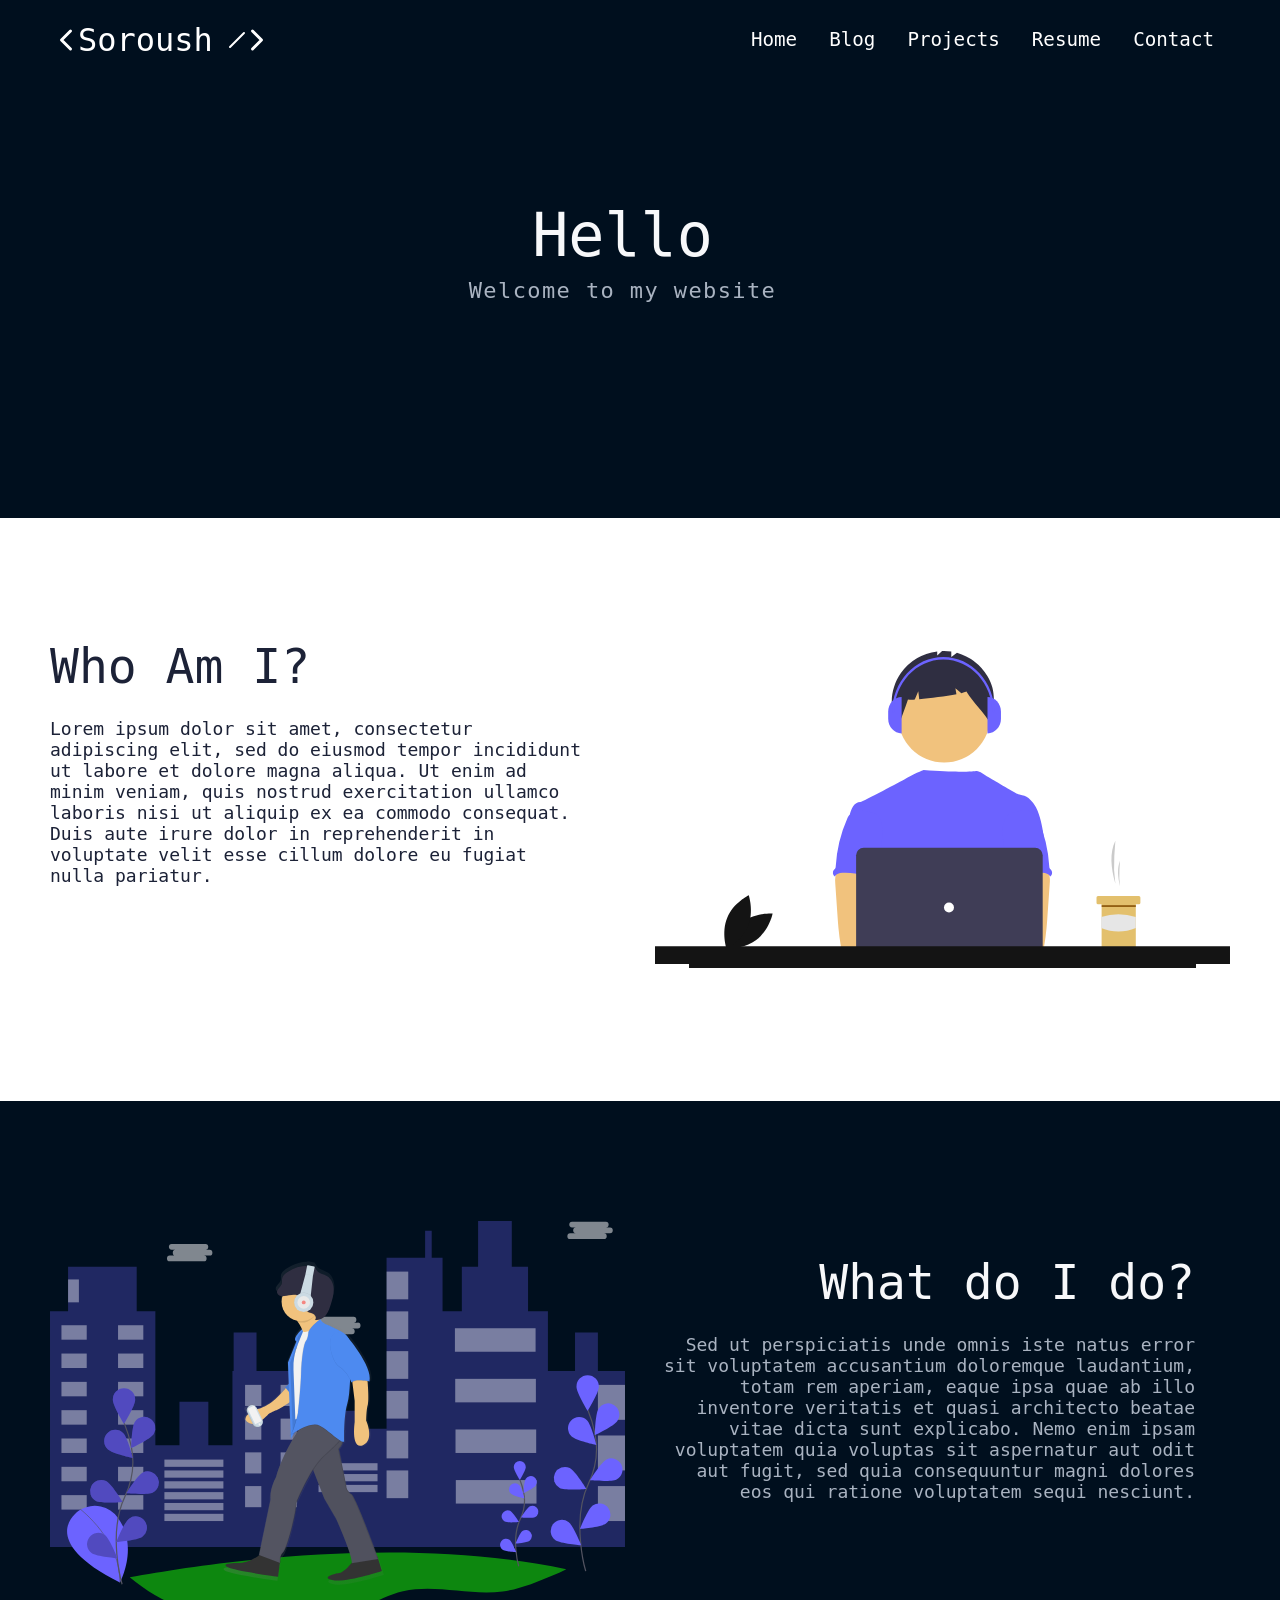
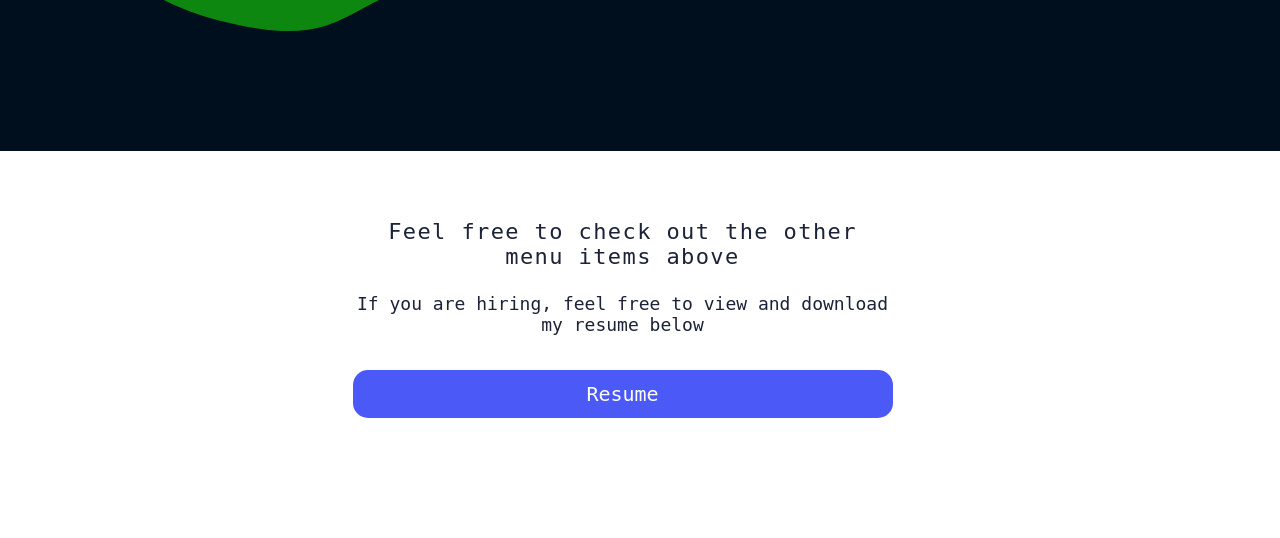
==== index.html @ b5dbb058 "deploy for production" ====
<!DOCTYPE html>
<html lang="en">
    <head>
        <meta charset="utf-8" />
        <meta name="viewport" content="width=device-width, initial-scale=1" />
        <link rel="icon" type="image/svg+xml" href="/assets/favicon.4f8d53c4.ico" />

        <!-- Microsoft Clarity -->
        <script type="text/javascript">
            (function (c, l, a, r, i, t, y) {
                c[a] =
                    c[a] ||
                    function () {
                        (c[a].q = c[a].q || []).push(arguments);
                    };
                t = l.createElement(r);
                t.async = 1;
                t.src = "https://www.clarity.ms/tag/" + i;
                y = l.getElementsByTagName(r)[0];
                y.parentNode.insertBefore(t, y);
            })(window, document, "clarity", "script", "ayqo602nv2");
        </script>

        <!-- For link preivews -->
        <meta
            property="og:image"
            content="https://ssaberan.github.io/images/preview.svg"
        />
        <meta property="og:title" content="Soroush's Personal Website" />
        <meta
            property="og:description"
            content="Click here to check out Soroush's blog posts, projects, and resume."
        />
        <meta property="og:url" content="https://ssaberan.github.io" />
        <meta name="twitter:card" content="summary_large_image" />
        <meta name="twitter:image:alt" content="portfolio website" />
    <script type="module" crossorigin src="/assets/index.b8dbb38b.js"></script>
  <link rel="modulepreload" href="/assets/vendor.bc03d09b.js">
</head>
    <body>
        <div id="root"></div>
        
    </body>
</html>
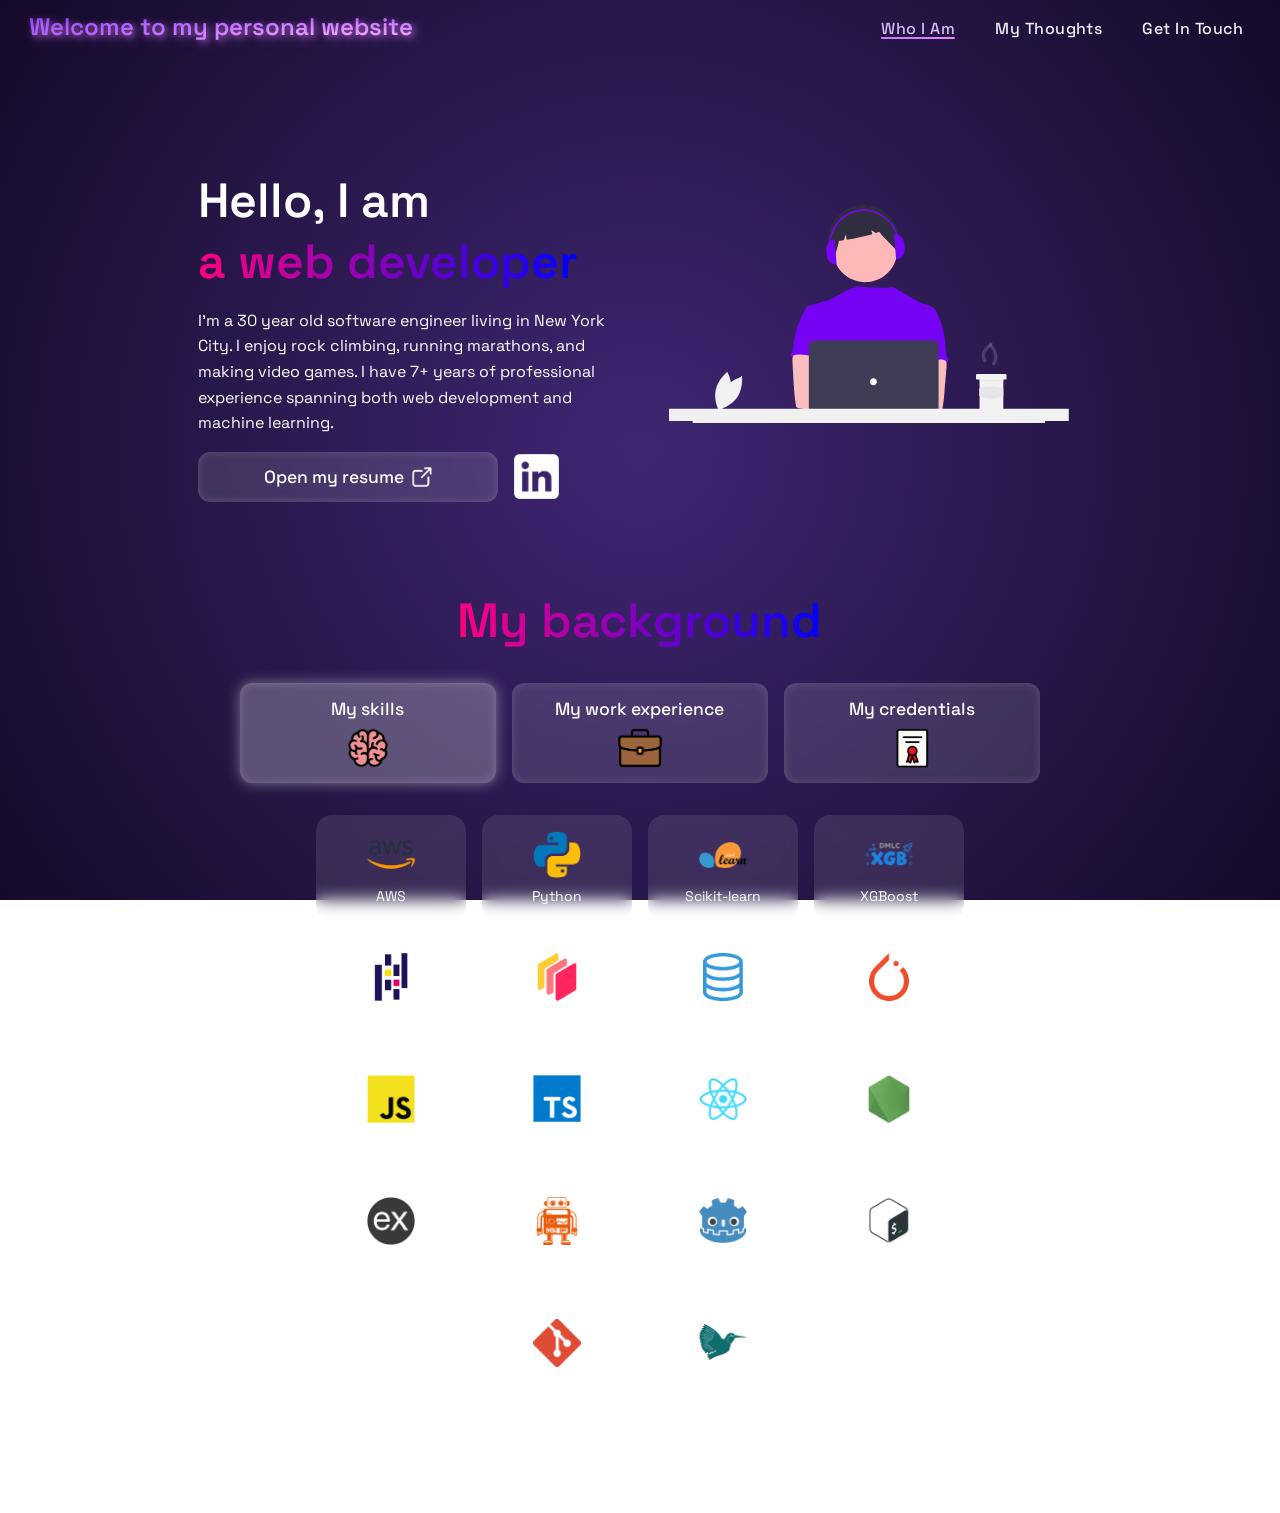
==== commit 5045c58b: "deploy for production" ====
--- a/index.html
+++ b/index.html
@@ -1,44 +1,19 @@
-<!DOCTYPE html>
+<!doctype html>
 <html lang="en">
-    <head>
-        <meta charset="utf-8" />
-        <meta name="viewport" content="width=device-width, initial-scale=1" />
-        <link rel="icon" type="image/svg+xml" href="/assets/favicon.4f8d53c4.ico" />
-
-        <!-- Microsoft Clarity -->
-        <script type="text/javascript">
-            (function (c, l, a, r, i, t, y) {
-                c[a] =
-                    c[a] ||
-                    function () {
-                        (c[a].q = c[a].q || []).push(arguments);
-                    };
-                t = l.createElement(r);
-                t.async = 1;
-                t.src = "https://www.clarity.ms/tag/" + i;
-                y = l.getElementsByTagName(r)[0];
-                y.parentNode.insertBefore(t, y);
-            })(window, document, "clarity", "script", "ayqo602nv2");
-        </script>
-
-        <!-- For link preivews -->
-        <meta
-            property="og:image"
-            content="https://ssaberan.github.io/images/preview.svg"
-        />
-        <meta property="og:title" content="Soroush's Personal Website" />
-        <meta
-            property="og:description"
-            content="Click here to check out Soroush's blog posts, projects, and resume."
-        />
-        <meta property="og:url" content="https://ssaberan.github.io" />
-        <meta name="twitter:card" content="summary_large_image" />
-        <meta name="twitter:image:alt" content="portfolio website" />
-    <script type="module" crossorigin src="/assets/index.b8dbb38b.js"></script>
-  <link rel="modulepreload" href="/assets/vendor.bc03d09b.js">
-</head>
-    <body>
-        <div id="root"></div>
-        
-    </body>
+  <head>
+    <meta charset="UTF-8" />
+    <meta name="viewport" content="width=device-width, initial-scale=1.0" />
+    <title>My Website</title>
+    <link rel="preconnect" href="https://fonts.gstatic.com" />
+    <link
+      href="https://fonts.googleapis.com/css2?family=Space+Grotesk:wght@400;500;600&display=swap"
+      rel="stylesheet"
+    />
+    <link rel="icon" type="image/png" href="/assets/favicon-D1pyFUmw.png" />
+    <script type="module" crossorigin src="/assets/index-G08Qs9td.js"></script>
+    <link rel="stylesheet" crossorigin href="/assets/index-Dpj-ZwXk.css">
+  </head>
+  <body>
+    <div id="app"></div>
+  </body>
 </html>
--- a/assets/index-Dpj-ZwXk.css
+++ b/assets/index-Dpj-ZwXk.css
@@ -0,0 +1 @@
+.credentials-grid{display:grid;grid-template-columns:repeat(2,1fr);gap:1.5rem;justify-items:center;justify-content:center}@media (max-width: 1439px){.credentials-grid{grid-template-columns:1fr}}.card{position:relative;background:#ffffff1a;backdrop-filter:blur(8px);-webkit-backdrop-filter:blur(8px);border-radius:1rem;padding:1rem;display:flex;flex-direction:column;align-items:center;width:100%;max-width:500px;box-sizing:border-box}.card img{width:90%;height:auto;object-fit:contain;margin-bottom:.75rem}.card span{display:block;color:#fff;font-size:.875rem;text-align:center;word-break:break-word;white-space:normal;margin-bottom:.25rem}.blog-card{width:100%;max-width:18rem;display:flex;flex-direction:column;border-radius:12px;text-decoration:none;background:#ffffff1f;box-shadow:0 0 10px #ffffff26 inset;backdrop-filter:blur(6px);-webkit-backdrop-filter:blur(6px);transition:background .3s ease-in-out,box-shadow .3s ease-in-out;overflow:hidden;cursor:pointer}@media (min-width: 640px){.blog-card{max-width:24rem}}@media (min-width: 1024px){.blog-card{max-width:28rem}}.blog-card:hover{background:#ffffff2e;box-shadow:0 0 14px #fff6,0 0 10px #fff3 inset}.blog-card__media{height:12.5rem;overflow:hidden}.blog-card__img{width:100%;height:100%;object-fit:cover;object-position:center}.blog-card__body{flex:1;display:flex;flex-direction:column;padding:0 20px 24px}.blog-card__title{font-size:1.3rem;font-weight:600;color:#fff;margin-bottom:.5rem;margin-top:.5rem;font-family:Space Grotesk,sans-serif}.blog-card__description{color:#cbd5e1;font-size:.9rem;flex:1;-webkit-line-clamp:3;-webkit-box-orient:vertical;overflow:hidden;font-family:Space Grotesk,sans-serif;margin-bottom:0}@font-face{font-family:KaTeX_AMS;font-style:normal;font-weight:400;src:url(/assets/KaTeX_AMS-Regular-BQhdFMY1.woff2) format("woff2"),url(/assets/KaTeX_AMS-Regular-DMm9YOAa.woff) format("woff"),url(/assets/KaTeX_AMS-Regular-DRggAlZN.ttf) format("truetype")}@font-face{font-family:KaTeX_Caligraphic;font-style:normal;font-weight:700;src:url(/assets/KaTeX_Caligraphic-Bold-Dq_IR9rO.woff2) format("woff2"),url(/assets/KaTeX_Caligraphic-Bold-BEiXGLvX.woff) format("woff"),url(/assets/KaTeX_Caligraphic-Bold-ATXxdsX0.ttf) format("truetype")}@font-face{font-family:KaTeX_Caligraphic;font-style:normal;font-weight:400;src:url(/assets/KaTeX_Caligraphic-Regular-Di6jR-x-.woff2) format("woff2"),url(/assets/KaTeX_Caligraphic-Regular-CTRA-rTL.woff) format("woff"),url(/assets/KaTeX_Caligraphic-Regular-wX97UBjC.ttf) format("truetype")}@font-face{font-family:KaTeX_Fraktur;font-style:normal;font-weight:700;src:url(/assets/KaTeX_Fraktur-Bold-CL6g_b3V.woff2) format("woff2"),url(/assets/KaTeX_Fraktur-Bold-BsDP51OF.woff) format("woff"),url(/assets/KaTeX_Fraktur-Bold-BdnERNNW.ttf) format("truetype")}@font-face{font-family:KaTeX_Fraktur;font-style:normal;font-weight:400;src:url(/assets/KaTeX_Fraktur-Regular-CTYiF6lA.woff2) format("woff2"),url(/assets/KaTeX_Fraktur-Regular-Dxdc4cR9.woff) format("woff"),url(/assets/KaTeX_Fraktur-Regular-CB_wures.ttf) format("truetype")}@font-face{font-family:KaTeX_Main;font-style:normal;font-weight:700;src:url(/assets/KaTeX_Main-Bold-Cx986IdX.woff2) format("woff2"),url(/assets/KaTeX_Main-Bold-Jm3AIy58.woff) format("woff"),url(/assets/KaTeX_Main-Bold-waoOVXN0.ttf) format("truetype")}@font-face{font-family:KaTeX_Main;font-style:italic;font-weight:700;src:url(/assets/KaTeX_Main-BoldItalic-DxDJ3AOS.woff2) format("woff2"),url(/assets/KaTeX_Main-BoldItalic-SpSLRI95.woff) format("woff"),url(/assets/KaTeX_Main-BoldItalic-DzxPMmG6.ttf) format("truetype")}@font-face{font-family:KaTeX_Main;font-style:italic;font-weight:400;src:url(/assets/KaTeX_Main-Italic-NWA7e6Wa.woff2) format("woff2"),url(/assets/KaTeX_Main-Italic-BMLOBm91.woff) format("woff"),url(/assets/KaTeX_Main-Italic-3WenGoN9.ttf) format("truetype")}@font-face{font-family:KaTeX_Main;font-style:normal;font-weight:400;src:url(/assets/KaTeX_Main-Regular-B22Nviop.woff2) format("woff2"),url(/assets/KaTeX_Main-Regular-Dr94JaBh.woff) format("woff"),url(/assets/KaTeX_Main-Regular-ypZvNtVU.ttf) format("truetype")}@font-face{font-family:KaTeX_Math;font-style:italic;font-weight:700;src:url(/assets/KaTeX_Math-BoldItalic-CZnvNsCZ.woff2) format("woff2"),url(/assets/KaTeX_Math-BoldItalic-iY-2wyZ7.woff) format("woff"),url(/assets/KaTeX_Math-BoldItalic-B3XSjfu4.ttf) format("truetype")}@font-face{font-family:KaTeX_Math;font-style:italic;font-weight:400;src:url(/assets/KaTeX_Math-Italic-t53AETM-.woff2) format("woff2"),url(/assets/KaTeX_Math-Italic-DA0__PXp.woff) format("woff"),url(/assets/KaTeX_Math-Italic-flOr_0UB.ttf) format("truetype")}@font-face{font-family:KaTeX_SansSerif;font-style:normal;font-weight:700;src:url(/assets/KaTeX_SansSerif-Bold-D1sUS0GD.woff2) format("woff2"),url(/assets/KaTeX_SansSerif-Bold-DbIhKOiC.woff) format("woff"),url(/assets/KaTeX_SansSerif-Bold-CFMepnvq.ttf) format("truetype")}@font-face{font-family:KaTeX_SansSerif;font-style:italic;font-weight:400;src:url(/assets/KaTeX_SansSerif-Italic-C3H0VqGB.woff2) format("woff2"),url(/assets/KaTeX_SansSerif-Italic-DN2j7dab.woff) format("woff"),url(/assets/KaTeX_SansSerif-Italic-YYjJ1zSn.ttf) format("truetype")}@font-face{font-family:KaTeX_SansSerif;font-style:normal;font-weight:400;src:url(/assets/KaTeX_SansSerif-Regular-DDBCnlJ7.woff2) format("woff2"),url(/assets/KaTeX_SansSerif-Regular-CS6fqUqJ.woff) format("woff"),url(/assets/KaTeX_SansSerif-Regular-BNo7hRIc.ttf) format("truetype")}@font-face{font-family:KaTeX_Script;font-style:normal;font-weight:400;src:url(/assets/KaTeX_Script-Regular-D3wIWfF6.woff2) format("woff2"),url(/assets/KaTeX_Script-Regular-D5yQViql.woff) format("woff"),url(/assets/KaTeX_Script-Regular-C5JkGWo-.ttf) format("truetype")}@font-face{font-family:KaTeX_Size1;font-style:normal;font-weight:400;src:url(/assets/KaTeX_Size1-Regular-mCD8mA8B.woff2) format("woff2"),url(/assets/KaTeX_Size1-Regular-C195tn64.woff) format("woff"),url(/assets/KaTeX_Size1-Regular-Dbsnue_I.ttf) format("truetype")}@font-face{font-family:KaTeX_Size2;font-style:normal;font-weight:400;src:url(/assets/KaTeX_Size2-Regular-Dy4dx90m.woff2) format("woff2"),url(/assets/KaTeX_Size2-Regular-oD1tc_U0.woff) format("woff"),url(/assets/KaTeX_Size2-Regular-B7gKUWhC.ttf) format("truetype")}@font-face{font-family:KaTeX_Size3;font-style:normal;font-weight:400;src:url([data-uri]) format("woff2"),url(/assets/KaTeX_Size3-Regular-CTq5MqoE.woff) format("woff"),url(/assets/KaTeX_Size3-Regular-DgpXs0kz.ttf) format("truetype")}@font-face{font-family:KaTeX_Size4;font-style:normal;font-weight:400;src:url(/assets/KaTeX_Size4-Regular-Dl5lxZxV.woff2) format("woff2"),url(/assets/KaTeX_Size4-Regular-BF-4gkZK.woff) format("woff"),url(/assets/KaTeX_Size4-Regular-DWFBv043.ttf) format("truetype")}@font-face{font-family:KaTeX_Typewriter;font-style:normal;font-weight:400;src:url(/assets/KaTeX_Typewriter-Regular-CO6r4hn1.woff2) format("woff2"),url(/assets/KaTeX_Typewriter-Regular-C0xS9mPB.woff) format("woff"),url(/assets/KaTeX_Typewriter-Regular-D3Ib7_Hf.ttf) format("truetype")}.katex{font: 1.21em KaTeX_Main,Times New Roman,serif;line-height:1.2;text-indent:0;text-rendering:auto}.katex *{-ms-high-contrast-adjust:none!important;border-color:currentColor}.katex .katex-version:after{content:"0.16.22"}.katex .katex-mathml{clip:rect(1px,1px,1px,1px);border:0;height:1px;overflow:hidden;padding:0;position:absolute;width:1px}.katex .katex-html>.newline{display:block}.katex .base{position:relative;white-space:nowrap;width:-webkit-min-content;width:-moz-min-content;width:min-content}.katex .base,.katex .strut{display:inline-block}.katex .textbf{font-weight:700}.katex .textit{font-style:italic}.katex .textrm{font-family:KaTeX_Main}.katex .textsf{font-family:KaTeX_SansSerif}.katex .texttt{font-family:KaTeX_Typewriter}.katex .mathnormal{font-family:KaTeX_Math;font-style:italic}.katex .mathit{font-family:KaTeX_Main;font-style:italic}.katex .mathrm{font-style:normal}.katex .mathbf{font-family:KaTeX_Main;font-weight:700}.katex .boldsymbol{font-family:KaTeX_Math;font-style:italic;font-weight:700}.katex .amsrm,.katex .mathbb,.katex .textbb{font-family:KaTeX_AMS}.katex .mathcal{font-family:KaTeX_Caligraphic}.katex .mathfrak,.katex .textfrak{font-family:KaTeX_Fraktur}.katex .mathboldfrak,.katex .textboldfrak{font-family:KaTeX_Fraktur;font-weight:700}.katex .mathtt{font-family:KaTeX_Typewriter}.katex .mathscr,.katex .textscr{font-family:KaTeX_Script}.katex .mathsf,.katex .textsf{font-family:KaTeX_SansSerif}.katex .mathboldsf,.katex .textboldsf{font-family:KaTeX_SansSerif;font-weight:700}.katex .mathitsf,.katex .mathsfit,.katex .textitsf{font-family:KaTeX_SansSerif;font-style:italic}.katex .mainrm{font-family:KaTeX_Main;font-style:normal}.katex .vlist-t{border-collapse:collapse;display:inline-table;table-layout:fixed}.katex .vlist-r{display:table-row}.katex .vlist{display:table-cell;position:relative;vertical-align:bottom}.katex .vlist>span{display:block;height:0;position:relative}.katex .vlist>span>span{display:inline-block}.katex .vlist>span>.pstrut{overflow:hidden;width:0}.katex .vlist-t2{margin-right:-2px}.katex .vlist-s{display:table-cell;font-size:1px;min-width:2px;vertical-align:bottom;width:2px}.katex .vbox{align-items:baseline;display:inline-flex;flex-direction:column}.katex .hbox{width:100%}.katex .hbox,.katex .thinbox{display:inline-flex;flex-direction:row}.katex .thinbox{max-width:0;width:0}.katex .msupsub{text-align:left}.katex .mfrac>span>span{text-align:center}.katex .mfrac .frac-line{border-bottom-style:solid;display:inline-block;width:100%}.katex .hdashline,.katex .hline,.katex .mfrac .frac-line,.katex .overline .overline-line,.katex .rule,.katex .underline .underline-line{min-height:1px}.katex .mspace{display:inline-block}.katex .clap,.katex .llap,.katex .rlap{position:relative;width:0}.katex .clap>.inner,.katex .llap>.inner,.katex .rlap>.inner{position:absolute}.katex .clap>.fix,.katex .llap>.fix,.katex .rlap>.fix{display:inline-block}.katex .llap>.inner{right:0}.katex .clap>.inner,.katex .rlap>.inner{left:0}.katex .clap>.inner>span{margin-left:-50%;margin-right:50%}.katex .rule{border:0 solid;display:inline-block;position:relative}.katex .hline,.katex .overline .overline-line,.katex .underline .underline-line{border-bottom-style:solid;display:inline-block;width:100%}.katex .hdashline{border-bottom-style:dashed;display:inline-block;width:100%}.katex .sqrt>.root{margin-left:.2777777778em;margin-right:-.5555555556em}.katex .fontsize-ensurer.reset-size1.size1,.katex .sizing.reset-size1.size1{font-size:1em}.katex .fontsize-ensurer.reset-size1.size2,.katex .sizing.reset-size1.size2{font-size:1.2em}.katex .fontsize-ensurer.reset-size1.size3,.katex .sizing.reset-size1.size3{font-size:1.4em}.katex .fontsize-ensurer.reset-size1.size4,.katex .sizing.reset-size1.size4{font-size:1.6em}.katex .fontsize-ensurer.reset-size1.size5,.katex .sizing.reset-size1.size5{font-size:1.8em}.katex .fontsize-ensurer.reset-size1.size6,.katex .sizing.reset-size1.size6{font-size:2em}.katex .fontsize-ensurer.reset-size1.size7,.katex .sizing.reset-size1.size7{font-size:2.4em}.katex .fontsize-ensurer.reset-size1.size8,.katex .sizing.reset-size1.size8{font-size:2.88em}.katex .fontsize-ensurer.reset-size1.size9,.katex .sizing.reset-size1.size9{font-size:3.456em}.katex .fontsize-ensurer.reset-size1.size10,.katex .sizing.reset-size1.size10{font-size:4.148em}.katex .fontsize-ensurer.reset-size1.size11,.katex .sizing.reset-size1.size11{font-size:4.976em}.katex .fontsize-ensurer.reset-size2.size1,.katex .sizing.reset-size2.size1{font-size:.8333333333em}.katex .fontsize-ensurer.reset-size2.size2,.katex .sizing.reset-size2.size2{font-size:1em}.katex .fontsize-ensurer.reset-size2.size3,.katex .sizing.reset-size2.size3{font-size:1.1666666667em}.katex .fontsize-ensurer.reset-size2.size4,.katex .sizing.reset-size2.size4{font-size:1.3333333333em}.katex .fontsize-ensurer.reset-size2.size5,.katex .sizing.reset-size2.size5{font-size:1.5em}.katex .fontsize-ensurer.reset-size2.size6,.katex .sizing.reset-size2.size6{font-size:1.6666666667em}.katex .fontsize-ensurer.reset-size2.size7,.katex .sizing.reset-size2.size7{font-size:2em}.katex .fontsize-ensurer.reset-size2.size8,.katex .sizing.reset-size2.size8{font-size:2.4em}.katex .fontsize-ensurer.reset-size2.size9,.katex .sizing.reset-size2.size9{font-size:2.88em}.katex .fontsize-ensurer.reset-size2.size10,.katex .sizing.reset-size2.size10{font-size:3.4566666667em}.katex .fontsize-ensurer.reset-size2.size11,.katex .sizing.reset-size2.size11{font-size:4.1466666667em}.katex .fontsize-ensurer.reset-size3.size1,.katex .sizing.reset-size3.size1{font-size:.7142857143em}.katex .fontsize-ensurer.reset-size3.size2,.katex .sizing.reset-size3.size2{font-size:.8571428571em}.katex .fontsize-ensurer.reset-size3.size3,.katex .sizing.reset-size3.size3{font-size:1em}.katex .fontsize-ensurer.reset-size3.size4,.katex .sizing.reset-size3.size4{font-size:1.1428571429em}.katex .fontsize-ensurer.reset-size3.size5,.katex .sizing.reset-size3.size5{font-size:1.2857142857em}.katex .fontsize-ensurer.reset-size3.size6,.katex .sizing.reset-size3.size6{font-size:1.4285714286em}.katex .fontsize-ensurer.reset-size3.size7,.katex .sizing.reset-size3.size7{font-size:1.7142857143em}.katex .fontsize-ensurer.reset-size3.size8,.katex .sizing.reset-size3.size8{font-size:2.0571428571em}.katex .fontsize-ensurer.reset-size3.size9,.katex .sizing.reset-size3.size9{font-size:2.4685714286em}.katex .fontsize-ensurer.reset-size3.size10,.katex .sizing.reset-size3.size10{font-size:2.9628571429em}.katex .fontsize-ensurer.reset-size3.size11,.katex .sizing.reset-size3.size11{font-size:3.5542857143em}.katex .fontsize-ensurer.reset-size4.size1,.katex .sizing.reset-size4.size1{font-size:.625em}.katex .fontsize-ensurer.reset-size4.size2,.katex .sizing.reset-size4.size2{font-size:.75em}.katex .fontsize-ensurer.reset-size4.size3,.katex .sizing.reset-size4.size3{font-size:.875em}.katex .fontsize-ensurer.reset-size4.size4,.katex .sizing.reset-size4.size4{font-size:1em}.katex .fontsize-ensurer.reset-size4.size5,.katex .sizing.reset-size4.size5{font-size:1.125em}.katex .fontsize-ensurer.reset-size4.size6,.katex .sizing.reset-size4.size6{font-size:1.25em}.katex .fontsize-ensurer.reset-size4.size7,.katex .sizing.reset-size4.size7{font-size:1.5em}.katex .fontsize-ensurer.reset-size4.size8,.katex .sizing.reset-size4.size8{font-size:1.8em}.katex .fontsize-ensurer.reset-size4.size9,.katex .sizing.reset-size4.size9{font-size:2.16em}.katex .fontsize-ensurer.reset-size4.size10,.katex .sizing.reset-size4.size10{font-size:2.5925em}.katex .fontsize-ensurer.reset-size4.size11,.katex .sizing.reset-size4.size11{font-size:3.11em}.katex .fontsize-ensurer.reset-size5.size1,.katex .sizing.reset-size5.size1{font-size:.5555555556em}.katex .fontsize-ensurer.reset-size5.size2,.katex .sizing.reset-size5.size2{font-size:.6666666667em}.katex .fontsize-ensurer.reset-size5.size3,.katex .sizing.reset-size5.size3{font-size:.7777777778em}.katex .fontsize-ensurer.reset-size5.size4,.katex .sizing.reset-size5.size4{font-size:.8888888889em}.katex .fontsize-ensurer.reset-size5.size5,.katex .sizing.reset-size5.size5{font-size:1em}.katex .fontsize-ensurer.reset-size5.size6,.katex .sizing.reset-size5.size6{font-size:1.1111111111em}.katex .fontsize-ensurer.reset-size5.size7,.katex .sizing.reset-size5.size7{font-size:1.3333333333em}.katex .fontsize-ensurer.reset-size5.size8,.katex .sizing.reset-size5.size8{font-size:1.6em}.katex .fontsize-ensurer.reset-size5.size9,.katex .sizing.reset-size5.size9{font-size:1.92em}.katex .fontsize-ensurer.reset-size5.size10,.katex .sizing.reset-size5.size10{font-size:2.3044444444em}.katex .fontsize-ensurer.reset-size5.size11,.katex .sizing.reset-size5.size11{font-size:2.7644444444em}.katex .fontsize-ensurer.reset-size6.size1,.katex .sizing.reset-size6.size1{font-size:.5em}.katex .fontsize-ensurer.reset-size6.size2,.katex .sizing.reset-size6.size2{font-size:.6em}.katex .fontsize-ensurer.reset-size6.size3,.katex .sizing.reset-size6.size3{font-size:.7em}.katex .fontsize-ensurer.reset-size6.size4,.katex .sizing.reset-size6.size4{font-size:.8em}.katex .fontsize-ensurer.reset-size6.size5,.katex .sizing.reset-size6.size5{font-size:.9em}.katex .fontsize-ensurer.reset-size6.size6,.katex .sizing.reset-size6.size6{font-size:1em}.katex .fontsize-ensurer.reset-size6.size7,.katex .sizing.reset-size6.size7{font-size:1.2em}.katex .fontsize-ensurer.reset-size6.size8,.katex .sizing.reset-size6.size8{font-size:1.44em}.katex .fontsize-ensurer.reset-size6.size9,.katex .sizing.reset-size6.size9{font-size:1.728em}.katex .fontsize-ensurer.reset-size6.size10,.katex .sizing.reset-size6.size10{font-size:2.074em}.katex .fontsize-ensurer.reset-size6.size11,.katex .sizing.reset-size6.size11{font-size:2.488em}.katex .fontsize-ensurer.reset-size7.size1,.katex .sizing.reset-size7.size1{font-size:.4166666667em}.katex .fontsize-ensurer.reset-size7.size2,.katex .sizing.reset-size7.size2{font-size:.5em}.katex .fontsize-ensurer.reset-size7.size3,.katex .sizing.reset-size7.size3{font-size:.5833333333em}.katex .fontsize-ensurer.reset-size7.size4,.katex .sizing.reset-size7.size4{font-size:.6666666667em}.katex .fontsize-ensurer.reset-size7.size5,.katex .sizing.reset-size7.size5{font-size:.75em}.katex .fontsize-ensurer.reset-size7.size6,.katex .sizing.reset-size7.size6{font-size:.8333333333em}.katex .fontsize-ensurer.reset-size7.size7,.katex .sizing.reset-size7.size7{font-size:1em}.katex .fontsize-ensurer.reset-size7.size8,.katex .sizing.reset-size7.size8{font-size:1.2em}.katex .fontsize-ensurer.reset-size7.size9,.katex .sizing.reset-size7.size9{font-size:1.44em}.katex .fontsize-ensurer.reset-size7.size10,.katex .sizing.reset-size7.size10{font-size:1.7283333333em}.katex .fontsize-ensurer.reset-size7.size11,.katex .sizing.reset-size7.size11{font-size:2.0733333333em}.katex .fontsize-ensurer.reset-size8.size1,.katex .sizing.reset-size8.size1{font-size:.3472222222em}.katex .fontsize-ensurer.reset-size8.size2,.katex .sizing.reset-size8.size2{font-size:.4166666667em}.katex .fontsize-ensurer.reset-size8.size3,.katex .sizing.reset-size8.size3{font-size:.4861111111em}.katex .fontsize-ensurer.reset-size8.size4,.katex .sizing.reset-size8.size4{font-size:.5555555556em}.katex .fontsize-ensurer.reset-size8.size5,.katex .sizing.reset-size8.size5{font-size:.625em}.katex .fontsize-ensurer.reset-size8.size6,.katex .sizing.reset-size8.size6{font-size:.6944444444em}.katex .fontsize-ensurer.reset-size8.size7,.katex .sizing.reset-size8.size7{font-size:.8333333333em}.katex .fontsize-ensurer.reset-size8.size8,.katex .sizing.reset-size8.size8{font-size:1em}.katex .fontsize-ensurer.reset-size8.size9,.katex .sizing.reset-size8.size9{font-size:1.2em}.katex .fontsize-ensurer.reset-size8.size10,.katex .sizing.reset-size8.size10{font-size:1.4402777778em}.katex .fontsize-ensurer.reset-size8.size11,.katex .sizing.reset-size8.size11{font-size:1.7277777778em}.katex .fontsize-ensurer.reset-size9.size1,.katex .sizing.reset-size9.size1{font-size:.2893518519em}.katex .fontsize-ensurer.reset-size9.size2,.katex .sizing.reset-size9.size2{font-size:.3472222222em}.katex .fontsize-ensurer.reset-size9.size3,.katex .sizing.reset-size9.size3{font-size:.4050925926em}.katex .fontsize-ensurer.reset-size9.size4,.katex .sizing.reset-size9.size4{font-size:.462962963em}.katex .fontsize-ensurer.reset-size9.size5,.katex .sizing.reset-size9.size5{font-size:.5208333333em}.katex .fontsize-ensurer.reset-size9.size6,.katex .sizing.reset-size9.size6{font-size:.5787037037em}.katex .fontsize-ensurer.reset-size9.size7,.katex .sizing.reset-size9.size7{font-size:.6944444444em}.katex .fontsize-ensurer.reset-size9.size8,.katex .sizing.reset-size9.size8{font-size:.8333333333em}.katex .fontsize-ensurer.reset-size9.size9,.katex .sizing.reset-size9.size9{font-size:1em}.katex .fontsize-ensurer.reset-size9.size10,.katex .sizing.reset-size9.size10{font-size:1.2002314815em}.katex .fontsize-ensurer.reset-size9.size11,.katex .sizing.reset-size9.size11{font-size:1.4398148148em}.katex .fontsize-ensurer.reset-size10.size1,.katex .sizing.reset-size10.size1{font-size:.2410800386em}.katex .fontsize-ensurer.reset-size10.size2,.katex .sizing.reset-size10.size2{font-size:.2892960463em}.katex .fontsize-ensurer.reset-size10.size3,.katex .sizing.reset-size10.size3{font-size:.337512054em}.katex .fontsize-ensurer.reset-size10.size4,.katex .sizing.reset-size10.size4{font-size:.3857280617em}.katex .fontsize-ensurer.reset-size10.size5,.katex .sizing.reset-size10.size5{font-size:.4339440694em}.katex .fontsize-ensurer.reset-size10.size6,.katex .sizing.reset-size10.size6{font-size:.4821600771em}.katex .fontsize-ensurer.reset-size10.size7,.katex .sizing.reset-size10.size7{font-size:.5785920926em}.katex .fontsize-ensurer.reset-size10.size8,.katex .sizing.reset-size10.size8{font-size:.6943105111em}.katex .fontsize-ensurer.reset-size10.size9,.katex .sizing.reset-size10.size9{font-size:.8331726133em}.katex .fontsize-ensurer.reset-size10.size10,.katex .sizing.reset-size10.size10{font-size:1em}.katex .fontsize-ensurer.reset-size10.size11,.katex .sizing.reset-size10.size11{font-size:1.1996142719em}.katex .fontsize-ensurer.reset-size11.size1,.katex .sizing.reset-size11.size1{font-size:.2009646302em}.katex .fontsize-ensurer.reset-size11.size2,.katex .sizing.reset-size11.size2{font-size:.2411575563em}.katex .fontsize-ensurer.reset-size11.size3,.katex .sizing.reset-size11.size3{font-size:.2813504823em}.katex .fontsize-ensurer.reset-size11.size4,.katex .sizing.reset-size11.size4{font-size:.3215434084em}.katex .fontsize-ensurer.reset-size11.size5,.katex .sizing.reset-size11.size5{font-size:.3617363344em}.katex .fontsize-ensurer.reset-size11.size6,.katex .sizing.reset-size11.size6{font-size:.4019292605em}.katex .fontsize-ensurer.reset-size11.size7,.katex .sizing.reset-size11.size7{font-size:.4823151125em}.katex .fontsize-ensurer.reset-size11.size8,.katex .sizing.reset-size11.size8{font-size:.578778135em}.katex .fontsize-ensurer.reset-size11.size9,.katex .sizing.reset-size11.size9{font-size:.6945337621em}.katex .fontsize-ensurer.reset-size11.size10,.katex .sizing.reset-size11.size10{font-size:.8336012862em}.katex .fontsize-ensurer.reset-size11.size11,.katex .sizing.reset-size11.size11{font-size:1em}.katex .delimsizing.size1{font-family:KaTeX_Size1}.katex .delimsizing.size2{font-family:KaTeX_Size2}.katex .delimsizing.size3{font-family:KaTeX_Size3}.katex .delimsizing.size4{font-family:KaTeX_Size4}.katex .delimsizing.mult .delim-size1>span{font-family:KaTeX_Size1}.katex .delimsizing.mult .delim-size4>span{font-family:KaTeX_Size4}.katex .nulldelimiter{display:inline-block;width:.12em}.katex .delimcenter,.katex .op-symbol{position:relative}.katex .op-symbol.small-op{font-family:KaTeX_Size1}.katex .op-symbol.large-op{font-family:KaTeX_Size2}.katex .accent>.vlist-t,.katex .op-limits>.vlist-t{text-align:center}.katex .accent .accent-body{position:relative}.katex .accent .accent-body:not(.accent-full){width:0}.katex .overlay{display:block}.katex .mtable .vertical-separator{display:inline-block;min-width:1px}.katex .mtable .arraycolsep{display:inline-block}.katex .mtable .col-align-c>.vlist-t{text-align:center}.katex .mtable .col-align-l>.vlist-t{text-align:left}.katex .mtable .col-align-r>.vlist-t{text-align:right}.katex .svg-align{text-align:left}.katex svg{fill:currentColor;stroke:currentColor;fill-rule:nonzero;fill-opacity:1;stroke-width:1;stroke-linecap:butt;stroke-linejoin:miter;stroke-miterlimit:4;stroke-dasharray:none;stroke-dashoffset:0;stroke-opacity:1;display:block;height:inherit;position:absolute;width:100%}.katex svg path{stroke:none}.katex img{border-style:none;max-height:none;max-width:none;min-height:0;min-width:0}.katex .stretchy{display:block;overflow:hidden;position:relative;width:100%}.katex .stretchy:after,.katex .stretchy:before{content:""}.katex .hide-tail{overflow:hidden;position:relative;width:100%}.katex .halfarrow-left{left:0;overflow:hidden;position:absolute;width:50.2%}.katex .halfarrow-right{overflow:hidden;position:absolute;right:0;width:50.2%}.katex .brace-left{left:0;overflow:hidden;position:absolute;width:25.1%}.katex .brace-center{left:25%;overflow:hidden;position:absolute;width:50%}.katex .brace-right{overflow:hidden;position:absolute;right:0;width:25.1%}.katex .x-arrow-pad{padding:0 .5em}.katex .cd-arrow-pad{padding:0 .55556em 0 .27778em}.katex .mover,.katex .munder,.katex .x-arrow{text-align:center}.katex .boxpad{padding:0 .3em}.katex .fbox,.katex .fcolorbox{border:.04em solid;box-sizing:border-box}.katex .cancel-pad{padding:0 .2em}.katex .cancel-lap{margin-left:-.2em;margin-right:-.2em}.katex .sout{border-bottom-style:solid;border-bottom-width:.08em}.katex .angl{border-right:.049em solid;border-top:.049em solid;box-sizing:border-box;margin-right:.03889em}.katex .anglpad{padding:0 .03889em}.katex .eqn-num:before{content:"(" counter(katexEqnNo) ")";counter-increment:katexEqnNo}.katex .mml-eqn-num:before{content:"(" counter(mmlEqnNo) ")";counter-increment:mmlEqnNo}.katex .mtr-glue{width:50%}.katex .cd-vert-arrow{display:inline-block;position:relative}.katex .cd-label-left{display:inline-block;position:absolute;right:calc(50% + .3em);text-align:left}.katex .cd-label-right{display:inline-block;left:calc(50% + .3em);position:absolute;text-align:right}.katex-display{display:block;margin:1em 0;text-align:center}.katex-display>.katex{display:block;text-align:center;white-space:nowrap}.katex-display>.katex>.katex-html{display:block;position:relative}.katex-display>.katex>.katex-html>.tag{position:absolute;right:0}.katex-display.leqno>.katex>.katex-html>.tag{left:0;right:auto}.katex-display.fleqn>.katex{padding-left:2em;text-align:left}body{counter-reset:katexEqnNo mmlEqnNo}.markdown-render-area{font-family:Space Grotesk,sans-serif;color:#e0e0e0;line-height:1.8;background-color:#1e1e28d9;padding:25px 35px;border-radius:10px;max-width:900px;margin:2.5rem auto;box-shadow:0 8px 25px #0000004d;overflow-x:hidden}.markdown-render-area .md-h1,.markdown-render-area .md-h2,.markdown-render-area h3,.markdown-render-area h4,.markdown-render-area h5,.markdown-render-area h6{color:#fff;margin-top:2em;margin-bottom:1em;font-weight:600;border-bottom:1px solid rgba(255,255,255,.2);padding-bottom:.4em}.markdown-render-area .md-h1{font-size:2.4em;border-bottom-width:2px}.markdown-render-area .md-h2{font-size:1.9em}.markdown-render-area .md-p{margin-bottom:1.3em;font-size:1.05rem;overflow-wrap:break-word;word-wrap:break-word}.markdown-render-area .md-a{color:#87cefa;text-decoration:none;transition:color .2s ease-in-out}.markdown-render-area .md-a:hover{color:#add8e6;text-decoration:underline}.markdown-render-area ul,.markdown-render-area ol{padding-left:2.5em;margin-bottom:1.3em}.markdown-render-area li{margin-bottom:.6em}.markdown-render-area .md-blockquote{margin:2em 0;padding:.8em 1.8em;border-left:6px solid #4a5568;background-color:#00000026;color:silver;font-style:italic}.markdown-render-area code:not(pre>code){font-family:Fira Code,Courier New,Courier,monospace;background-color:#00000040;padding:.25em .5em;border-radius:5px;font-size:.9em;color:#fabd2f}.markdown-render-area pre{font-family:Fira Code,Courier New,Courier,monospace;background-color:#1c1c1c;padding:1.2em;border-radius:8px;overflow-x:auto;margin-bottom:1.8em;box-shadow:inset 0 2px 4px #0000004d}.markdown-render-area pre code{background-color:transparent!important;padding:0;font-size:.95em;color:#d8dee9}.markdown-render-area .katex-display{overflow-x:auto;overflow-y:hidden;padding:.8em 0;margin:1em 0}.markdown-render-area pre.mermaid{background-color:transparent;padding:1em;text-align:center;margin-bottom:1.8em;border:1px solid rgba(255,255,255,.1);border-radius:8px}.markdown-render-area pre.mermaid svg{max-width:100%;height:auto;display:block;margin:0 auto}.markdown-render-area table{width:auto;border-collapse:collapse;margin:1.8em 0;font-size:.95rem;box-shadow:0 2px 8px #0003}.markdown-render-area th,.markdown-render-area td{border:1px solid #4a5568;padding:.7em 1em;text-align:left}.markdown-render-area th{background-color:#2d3748;color:#e2e8f0;font-weight:600}.markdown-render-area td{background-color:#222b38}.markdown-render-area img{max-width:100%;height:auto;border-radius:6px;margin:1em auto;display:block;box-shadow:0 4px 10px #0003}
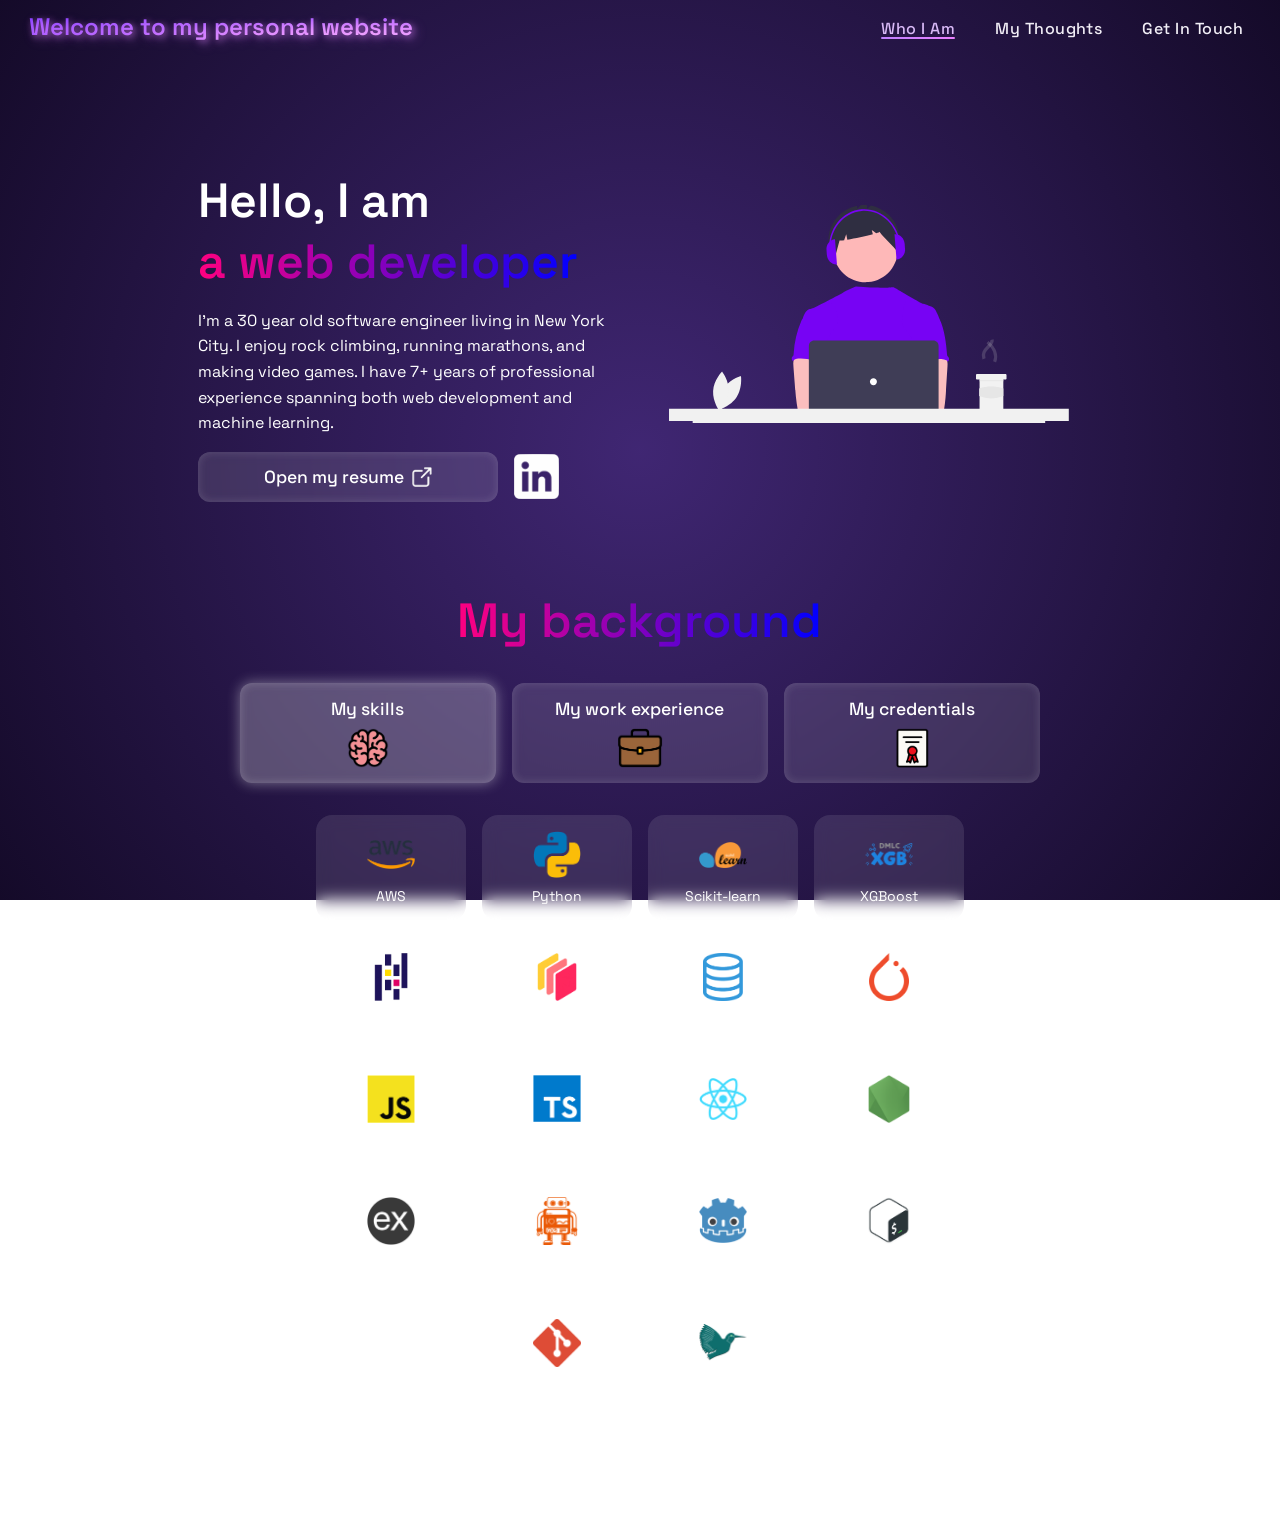
==== commit 789f2727: "deploy for production" ====
--- a/index.html
+++ b/index.html
@@ -10,8 +10,8 @@
       rel="stylesheet"
     />
     <link rel="icon" type="image/png" href="/assets/favicon-D1pyFUmw.png" />
-    <script type="module" crossorigin src="/assets/index-G08Qs9td.js"></script>
-    <link rel="stylesheet" crossorigin href="/assets/index-Dpj-ZwXk.css">
+    <script type="module" crossorigin src="/assets/index-DOrYJd2l.js"></script>
+    <link rel="stylesheet" crossorigin href="/assets/index-DXT2R7Ze.css">
   </head>
   <body>
     <div id="app"></div>
--- a/assets/index-DXT2R7Ze.css
+++ b/assets/index-DXT2R7Ze.css
@@ -0,0 +1 @@
+.credentials-grid{display:grid;grid-template-columns:repeat(2,1fr);gap:1.5rem;justify-items:center;justify-content:center}@media (max-width: 1439px){.credentials-grid{grid-template-columns:1fr}}.card{position:relative;background:#ffffff1a;backdrop-filter:blur(8px);-webkit-backdrop-filter:blur(8px);border-radius:1rem;padding:1rem;display:flex;flex-direction:column;align-items:center;width:100%;max-width:500px;box-sizing:border-box}.card img{width:90%;height:auto;object-fit:contain;margin-bottom:.75rem}.card span{display:block;color:#fff;font-size:.875rem;text-align:center;word-break:break-word;white-space:normal;margin-bottom:.25rem}.blog-card{width:100%;max-width:18rem;display:flex;flex-direction:column;border-radius:12px;text-decoration:none;background:#ffffff1f;box-shadow:0 0 10px #ffffff26 inset;backdrop-filter:blur(6px);-webkit-backdrop-filter:blur(6px);transition:background .3s ease-in-out,box-shadow .3s ease-in-out;overflow:hidden;cursor:pointer;position:relative}@media (min-width: 640px){.blog-card{max-width:24rem}}@media (min-width: 1024px){.blog-card{max-width:28rem}}.blog-card:hover{background:#ffffff2e;box-shadow:0 0 14px #fff6,0 0 10px #fff3 inset}.blog-card__glow{position:absolute;width:250px;height:250px;border-radius:50%;filter:blur(35px);transform:translate(-50%,-50%);pointer-events:none;z-index:0;opacity:1}.blog-card__media{height:12.5rem;overflow:hidden;z-index:1;position:relative}.blog-card__img{width:100%;height:100%;object-fit:cover;object-position:center}.blog-card__body{flex:1;display:flex;flex-direction:column;padding:0 20px 24px;z-index:1;position:relative}.blog-card__title{font-size:1.3rem;font-weight:600;color:#fff;margin-bottom:.5rem;margin-top:.5rem;font-family:Space Grotesk,sans-serif}.blog-card__description{color:#cbd5e1;font-size:.9rem;flex:1;-webkit-line-clamp:3;-webkit-box-orient:vertical;overflow:hidden;font-family:Space Grotesk,sans-serif;margin-bottom:0}@font-face{font-family:KaTeX_AMS;font-style:normal;font-weight:400;src:url(/assets/KaTeX_AMS-Regular-BQhdFMY1.woff2) format("woff2"),url(/assets/KaTeX_AMS-Regular-DMm9YOAa.woff) format("woff"),url(/assets/KaTeX_AMS-Regular-DRggAlZN.ttf) format("truetype")}@font-face{font-family:KaTeX_Caligraphic;font-style:normal;font-weight:700;src:url(/assets/KaTeX_Caligraphic-Bold-Dq_IR9rO.woff2) format("woff2"),url(/assets/KaTeX_Caligraphic-Bold-BEiXGLvX.woff) format("woff"),url(/assets/KaTeX_Caligraphic-Bold-ATXxdsX0.ttf) format("truetype")}@font-face{font-family:KaTeX_Caligraphic;font-style:normal;font-weight:400;src:url(/assets/KaTeX_Caligraphic-Regular-Di6jR-x-.woff2) format("woff2"),url(/assets/KaTeX_Caligraphic-Regular-CTRA-rTL.woff) format("woff"),url(/assets/KaTeX_Caligraphic-Regular-wX97UBjC.ttf) format("truetype")}@font-face{font-family:KaTeX_Fraktur;font-style:normal;font-weight:700;src:url(/assets/KaTeX_Fraktur-Bold-CL6g_b3V.woff2) format("woff2"),url(/assets/KaTeX_Fraktur-Bold-BsDP51OF.woff) format("woff"),url(/assets/KaTeX_Fraktur-Bold-BdnERNNW.ttf) format("truetype")}@font-face{font-family:KaTeX_Fraktur;font-style:normal;font-weight:400;src:url(/assets/KaTeX_Fraktur-Regular-CTYiF6lA.woff2) format("woff2"),url(/assets/KaTeX_Fraktur-Regular-Dxdc4cR9.woff) format("woff"),url(/assets/KaTeX_Fraktur-Regular-CB_wures.ttf) format("truetype")}@font-face{font-family:KaTeX_Main;font-style:normal;font-weight:700;src:url(/assets/KaTeX_Main-Bold-Cx986IdX.woff2) format("woff2"),url(/assets/KaTeX_Main-Bold-Jm3AIy58.woff) format("woff"),url(/assets/KaTeX_Main-Bold-waoOVXN0.ttf) format("truetype")}@font-face{font-family:KaTeX_Main;font-style:italic;font-weight:700;src:url(/assets/KaTeX_Main-BoldItalic-DxDJ3AOS.woff2) format("woff2"),url(/assets/KaTeX_Main-BoldItalic-SpSLRI95.woff) format("woff"),url(/assets/KaTeX_Main-BoldItalic-DzxPMmG6.ttf) format("truetype")}@font-face{font-family:KaTeX_Main;font-style:italic;font-weight:400;src:url(/assets/KaTeX_Main-Italic-NWA7e6Wa.woff2) format("woff2"),url(/assets/KaTeX_Main-Italic-BMLOBm91.woff) format("woff"),url(/assets/KaTeX_Main-Italic-3WenGoN9.ttf) format("truetype")}@font-face{font-family:KaTeX_Main;font-style:normal;font-weight:400;src:url(/assets/KaTeX_Main-Regular-B22Nviop.woff2) format("woff2"),url(/assets/KaTeX_Main-Regular-Dr94JaBh.woff) format("woff"),url(/assets/KaTeX_Main-Regular-ypZvNtVU.ttf) format("truetype")}@font-face{font-family:KaTeX_Math;font-style:italic;font-weight:700;src:url(/assets/KaTeX_Math-BoldItalic-CZnvNsCZ.woff2) format("woff2"),url(/assets/KaTeX_Math-BoldItalic-iY-2wyZ7.woff) format("woff"),url(/assets/KaTeX_Math-BoldItalic-B3XSjfu4.ttf) format("truetype")}@font-face{font-family:KaTeX_Math;font-style:italic;font-weight:400;src:url(/assets/KaTeX_Math-Italic-t53AETM-.woff2) format("woff2"),url(/assets/KaTeX_Math-Italic-DA0__PXp.woff) format("woff"),url(/assets/KaTeX_Math-Italic-flOr_0UB.ttf) format("truetype")}@font-face{font-family:KaTeX_SansSerif;font-style:normal;font-weight:700;src:url(/assets/KaTeX_SansSerif-Bold-D1sUS0GD.woff2) format("woff2"),url(/assets/KaTeX_SansSerif-Bold-DbIhKOiC.woff) format("woff"),url(/assets/KaTeX_SansSerif-Bold-CFMepnvq.ttf) format("truetype")}@font-face{font-family:KaTeX_SansSerif;font-style:italic;font-weight:400;src:url(/assets/KaTeX_SansSerif-Italic-C3H0VqGB.woff2) format("woff2"),url(/assets/KaTeX_SansSerif-Italic-DN2j7dab.woff) format("woff"),url(/assets/KaTeX_SansSerif-Italic-YYjJ1zSn.ttf) format("truetype")}@font-face{font-family:KaTeX_SansSerif;font-style:normal;font-weight:400;src:url(/assets/KaTeX_SansSerif-Regular-DDBCnlJ7.woff2) format("woff2"),url(/assets/KaTeX_SansSerif-Regular-CS6fqUqJ.woff) format("woff"),url(/assets/KaTeX_SansSerif-Regular-BNo7hRIc.ttf) format("truetype")}@font-face{font-family:KaTeX_Script;font-style:normal;font-weight:400;src:url(/assets/KaTeX_Script-Regular-D3wIWfF6.woff2) format("woff2"),url(/assets/KaTeX_Script-Regular-D5yQViql.woff) format("woff"),url(/assets/KaTeX_Script-Regular-C5JkGWo-.ttf) format("truetype")}@font-face{font-family:KaTeX_Size1;font-style:normal;font-weight:400;src:url(/assets/KaTeX_Size1-Regular-mCD8mA8B.woff2) format("woff2"),url(/assets/KaTeX_Size1-Regular-C195tn64.woff) format("woff"),url(/assets/KaTeX_Size1-Regular-Dbsnue_I.ttf) format("truetype")}@font-face{font-family:KaTeX_Size2;font-style:normal;font-weight:400;src:url(/assets/KaTeX_Size2-Regular-Dy4dx90m.woff2) format("woff2"),url(/assets/KaTeX_Size2-Regular-oD1tc_U0.woff) format("woff"),url(/assets/KaTeX_Size2-Regular-B7gKUWhC.ttf) format("truetype")}@font-face{font-family:KaTeX_Size3;font-style:normal;font-weight:400;src:url([data-uri]) format("woff2"),url(/assets/KaTeX_Size3-Regular-CTq5MqoE.woff) format("woff"),url(/assets/KaTeX_Size3-Regular-DgpXs0kz.ttf) format("truetype")}@font-face{font-family:KaTeX_Size4;font-style:normal;font-weight:400;src:url(/assets/KaTeX_Size4-Regular-Dl5lxZxV.woff2) format("woff2"),url(/assets/KaTeX_Size4-Regular-BF-4gkZK.woff) format("woff"),url(/assets/KaTeX_Size4-Regular-DWFBv043.ttf) format("truetype")}@font-face{font-family:KaTeX_Typewriter;font-style:normal;font-weight:400;src:url(/assets/KaTeX_Typewriter-Regular-CO6r4hn1.woff2) format("woff2"),url(/assets/KaTeX_Typewriter-Regular-C0xS9mPB.woff) format("woff"),url(/assets/KaTeX_Typewriter-Regular-D3Ib7_Hf.ttf) format("truetype")}.katex{font: 1.21em KaTeX_Main,Times New Roman,serif;line-height:1.2;text-indent:0;text-rendering:auto}.katex *{-ms-high-contrast-adjust:none!important;border-color:currentColor}.katex .katex-version:after{content:"0.16.22"}.katex .katex-mathml{clip:rect(1px,1px,1px,1px);border:0;height:1px;overflow:hidden;padding:0;position:absolute;width:1px}.katex .katex-html>.newline{display:block}.katex .base{position:relative;white-space:nowrap;width:-webkit-min-content;width:-moz-min-content;width:min-content}.katex .base,.katex .strut{display:inline-block}.katex .textbf{font-weight:700}.katex .textit{font-style:italic}.katex .textrm{font-family:KaTeX_Main}.katex .textsf{font-family:KaTeX_SansSerif}.katex .texttt{font-family:KaTeX_Typewriter}.katex .mathnormal{font-family:KaTeX_Math;font-style:italic}.katex .mathit{font-family:KaTeX_Main;font-style:italic}.katex .mathrm{font-style:normal}.katex .mathbf{font-family:KaTeX_Main;font-weight:700}.katex .boldsymbol{font-family:KaTeX_Math;font-style:italic;font-weight:700}.katex .amsrm,.katex .mathbb,.katex .textbb{font-family:KaTeX_AMS}.katex .mathcal{font-family:KaTeX_Caligraphic}.katex .mathfrak,.katex .textfrak{font-family:KaTeX_Fraktur}.katex .mathboldfrak,.katex .textboldfrak{font-family:KaTeX_Fraktur;font-weight:700}.katex .mathtt{font-family:KaTeX_Typewriter}.katex .mathscr,.katex .textscr{font-family:KaTeX_Script}.katex .mathsf,.katex .textsf{font-family:KaTeX_SansSerif}.katex .mathboldsf,.katex .textboldsf{font-family:KaTeX_SansSerif;font-weight:700}.katex .mathitsf,.katex .mathsfit,.katex .textitsf{font-family:KaTeX_SansSerif;font-style:italic}.katex .mainrm{font-family:KaTeX_Main;font-style:normal}.katex .vlist-t{border-collapse:collapse;display:inline-table;table-layout:fixed}.katex .vlist-r{display:table-row}.katex .vlist{display:table-cell;position:relative;vertical-align:bottom}.katex .vlist>span{display:block;height:0;position:relative}.katex .vlist>span>span{display:inline-block}.katex .vlist>span>.pstrut{overflow:hidden;width:0}.katex .vlist-t2{margin-right:-2px}.katex .vlist-s{display:table-cell;font-size:1px;min-width:2px;vertical-align:bottom;width:2px}.katex .vbox{align-items:baseline;display:inline-flex;flex-direction:column}.katex .hbox{width:100%}.katex .hbox,.katex .thinbox{display:inline-flex;flex-direction:row}.katex .thinbox{max-width:0;width:0}.katex .msupsub{text-align:left}.katex .mfrac>span>span{text-align:center}.katex .mfrac .frac-line{border-bottom-style:solid;display:inline-block;width:100%}.katex .hdashline,.katex .hline,.katex .mfrac .frac-line,.katex .overline .overline-line,.katex .rule,.katex .underline .underline-line{min-height:1px}.katex .mspace{display:inline-block}.katex .clap,.katex .llap,.katex .rlap{position:relative;width:0}.katex .clap>.inner,.katex .llap>.inner,.katex .rlap>.inner{position:absolute}.katex .clap>.fix,.katex .llap>.fix,.katex .rlap>.fix{display:inline-block}.katex .llap>.inner{right:0}.katex .clap>.inner,.katex .rlap>.inner{left:0}.katex .clap>.inner>span{margin-left:-50%;margin-right:50%}.katex .rule{border:0 solid;display:inline-block;position:relative}.katex .hline,.katex .overline .overline-line,.katex .underline .underline-line{border-bottom-style:solid;display:inline-block;width:100%}.katex .hdashline{border-bottom-style:dashed;display:inline-block;width:100%}.katex .sqrt>.root{margin-left:.2777777778em;margin-right:-.5555555556em}.katex .fontsize-ensurer.reset-size1.size1,.katex .sizing.reset-size1.size1{font-size:1em}.katex .fontsize-ensurer.reset-size1.size2,.katex .sizing.reset-size1.size2{font-size:1.2em}.katex .fontsize-ensurer.reset-size1.size3,.katex .sizing.reset-size1.size3{font-size:1.4em}.katex .fontsize-ensurer.reset-size1.size4,.katex .sizing.reset-size1.size4{font-size:1.6em}.katex .fontsize-ensurer.reset-size1.size5,.katex .sizing.reset-size1.size5{font-size:1.8em}.katex .fontsize-ensurer.reset-size1.size6,.katex .sizing.reset-size1.size6{font-size:2em}.katex .fontsize-ensurer.reset-size1.size7,.katex .sizing.reset-size1.size7{font-size:2.4em}.katex .fontsize-ensurer.reset-size1.size8,.katex .sizing.reset-size1.size8{font-size:2.88em}.katex .fontsize-ensurer.reset-size1.size9,.katex .sizing.reset-size1.size9{font-size:3.456em}.katex .fontsize-ensurer.reset-size1.size10,.katex .sizing.reset-size1.size10{font-size:4.148em}.katex .fontsize-ensurer.reset-size1.size11,.katex .sizing.reset-size1.size11{font-size:4.976em}.katex .fontsize-ensurer.reset-size2.size1,.katex .sizing.reset-size2.size1{font-size:.8333333333em}.katex .fontsize-ensurer.reset-size2.size2,.katex .sizing.reset-size2.size2{font-size:1em}.katex .fontsize-ensurer.reset-size2.size3,.katex .sizing.reset-size2.size3{font-size:1.1666666667em}.katex .fontsize-ensurer.reset-size2.size4,.katex .sizing.reset-size2.size4{font-size:1.3333333333em}.katex .fontsize-ensurer.reset-size2.size5,.katex .sizing.reset-size2.size5{font-size:1.5em}.katex .fontsize-ensurer.reset-size2.size6,.katex .sizing.reset-size2.size6{font-size:1.6666666667em}.katex .fontsize-ensurer.reset-size2.size7,.katex .sizing.reset-size2.size7{font-size:2em}.katex .fontsize-ensurer.reset-size2.size8,.katex .sizing.reset-size2.size8{font-size:2.4em}.katex .fontsize-ensurer.reset-size2.size9,.katex .sizing.reset-size2.size9{font-size:2.88em}.katex .fontsize-ensurer.reset-size2.size10,.katex .sizing.reset-size2.size10{font-size:3.4566666667em}.katex .fontsize-ensurer.reset-size2.size11,.katex .sizing.reset-size2.size11{font-size:4.1466666667em}.katex .fontsize-ensurer.reset-size3.size1,.katex .sizing.reset-size3.size1{font-size:.7142857143em}.katex .fontsize-ensurer.reset-size3.size2,.katex .sizing.reset-size3.size2{font-size:.8571428571em}.katex .fontsize-ensurer.reset-size3.size3,.katex .sizing.reset-size3.size3{font-size:1em}.katex .fontsize-ensurer.reset-size3.size4,.katex .sizing.reset-size3.size4{font-size:1.1428571429em}.katex .fontsize-ensurer.reset-size3.size5,.katex .sizing.reset-size3.size5{font-size:1.2857142857em}.katex .fontsize-ensurer.reset-size3.size6,.katex .sizing.reset-size3.size6{font-size:1.4285714286em}.katex .fontsize-ensurer.reset-size3.size7,.katex .sizing.reset-size3.size7{font-size:1.7142857143em}.katex .fontsize-ensurer.reset-size3.size8,.katex .sizing.reset-size3.size8{font-size:2.0571428571em}.katex .fontsize-ensurer.reset-size3.size9,.katex .sizing.reset-size3.size9{font-size:2.4685714286em}.katex .fontsize-ensurer.reset-size3.size10,.katex .sizing.reset-size3.size10{font-size:2.9628571429em}.katex .fontsize-ensurer.reset-size3.size11,.katex .sizing.reset-size3.size11{font-size:3.5542857143em}.katex .fontsize-ensurer.reset-size4.size1,.katex .sizing.reset-size4.size1{font-size:.625em}.katex .fontsize-ensurer.reset-size4.size2,.katex .sizing.reset-size4.size2{font-size:.75em}.katex .fontsize-ensurer.reset-size4.size3,.katex .sizing.reset-size4.size3{font-size:.875em}.katex .fontsize-ensurer.reset-size4.size4,.katex .sizing.reset-size4.size4{font-size:1em}.katex .fontsize-ensurer.reset-size4.size5,.katex .sizing.reset-size4.size5{font-size:1.125em}.katex .fontsize-ensurer.reset-size4.size6,.katex .sizing.reset-size4.size6{font-size:1.25em}.katex .fontsize-ensurer.reset-size4.size7,.katex .sizing.reset-size4.size7{font-size:1.5em}.katex .fontsize-ensurer.reset-size4.size8,.katex .sizing.reset-size4.size8{font-size:1.8em}.katex .fontsize-ensurer.reset-size4.size9,.katex .sizing.reset-size4.size9{font-size:2.16em}.katex .fontsize-ensurer.reset-size4.size10,.katex .sizing.reset-size4.size10{font-size:2.5925em}.katex .fontsize-ensurer.reset-size4.size11,.katex .sizing.reset-size4.size11{font-size:3.11em}.katex .fontsize-ensurer.reset-size5.size1,.katex .sizing.reset-size5.size1{font-size:.5555555556em}.katex .fontsize-ensurer.reset-size5.size2,.katex .sizing.reset-size5.size2{font-size:.6666666667em}.katex .fontsize-ensurer.reset-size5.size3,.katex .sizing.reset-size5.size3{font-size:.7777777778em}.katex .fontsize-ensurer.reset-size5.size4,.katex .sizing.reset-size5.size4{font-size:.8888888889em}.katex .fontsize-ensurer.reset-size5.size5,.katex .sizing.reset-size5.size5{font-size:1em}.katex .fontsize-ensurer.reset-size5.size6,.katex .sizing.reset-size5.size6{font-size:1.1111111111em}.katex .fontsize-ensurer.reset-size5.size7,.katex .sizing.reset-size5.size7{font-size:1.3333333333em}.katex .fontsize-ensurer.reset-size5.size8,.katex .sizing.reset-size5.size8{font-size:1.6em}.katex .fontsize-ensurer.reset-size5.size9,.katex .sizing.reset-size5.size9{font-size:1.92em}.katex .fontsize-ensurer.reset-size5.size10,.katex .sizing.reset-size5.size10{font-size:2.3044444444em}.katex .fontsize-ensurer.reset-size5.size11,.katex .sizing.reset-size5.size11{font-size:2.7644444444em}.katex .fontsize-ensurer.reset-size6.size1,.katex .sizing.reset-size6.size1{font-size:.5em}.katex .fontsize-ensurer.reset-size6.size2,.katex .sizing.reset-size6.size2{font-size:.6em}.katex .fontsize-ensurer.reset-size6.size3,.katex .sizing.reset-size6.size3{font-size:.7em}.katex .fontsize-ensurer.reset-size6.size4,.katex .sizing.reset-size6.size4{font-size:.8em}.katex .fontsize-ensurer.reset-size6.size5,.katex .sizing.reset-size6.size5{font-size:.9em}.katex .fontsize-ensurer.reset-size6.size6,.katex .sizing.reset-size6.size6{font-size:1em}.katex .fontsize-ensurer.reset-size6.size7,.katex .sizing.reset-size6.size7{font-size:1.2em}.katex .fontsize-ensurer.reset-size6.size8,.katex .sizing.reset-size6.size8{font-size:1.44em}.katex .fontsize-ensurer.reset-size6.size9,.katex .sizing.reset-size6.size9{font-size:1.728em}.katex .fontsize-ensurer.reset-size6.size10,.katex .sizing.reset-size6.size10{font-size:2.074em}.katex .fontsize-ensurer.reset-size6.size11,.katex .sizing.reset-size6.size11{font-size:2.488em}.katex .fontsize-ensurer.reset-size7.size1,.katex .sizing.reset-size7.size1{font-size:.4166666667em}.katex .fontsize-ensurer.reset-size7.size2,.katex .sizing.reset-size7.size2{font-size:.5em}.katex .fontsize-ensurer.reset-size7.size3,.katex .sizing.reset-size7.size3{font-size:.5833333333em}.katex .fontsize-ensurer.reset-size7.size4,.katex .sizing.reset-size7.size4{font-size:.6666666667em}.katex .fontsize-ensurer.reset-size7.size5,.katex .sizing.reset-size7.size5{font-size:.75em}.katex .fontsize-ensurer.reset-size7.size6,.katex .sizing.reset-size7.size6{font-size:.8333333333em}.katex .fontsize-ensurer.reset-size7.size7,.katex .sizing.reset-size7.size7{font-size:1em}.katex .fontsize-ensurer.reset-size7.size8,.katex .sizing.reset-size7.size8{font-size:1.2em}.katex .fontsize-ensurer.reset-size7.size9,.katex .sizing.reset-size7.size9{font-size:1.44em}.katex .fontsize-ensurer.reset-size7.size10,.katex .sizing.reset-size7.size10{font-size:1.7283333333em}.katex .fontsize-ensurer.reset-size7.size11,.katex .sizing.reset-size7.size11{font-size:2.0733333333em}.katex .fontsize-ensurer.reset-size8.size1,.katex .sizing.reset-size8.size1{font-size:.3472222222em}.katex .fontsize-ensurer.reset-size8.size2,.katex .sizing.reset-size8.size2{font-size:.4166666667em}.katex .fontsize-ensurer.reset-size8.size3,.katex .sizing.reset-size8.size3{font-size:.4861111111em}.katex .fontsize-ensurer.reset-size8.size4,.katex .sizing.reset-size8.size4{font-size:.5555555556em}.katex .fontsize-ensurer.reset-size8.size5,.katex .sizing.reset-size8.size5{font-size:.625em}.katex .fontsize-ensurer.reset-size8.size6,.katex .sizing.reset-size8.size6{font-size:.6944444444em}.katex .fontsize-ensurer.reset-size8.size7,.katex .sizing.reset-size8.size7{font-size:.8333333333em}.katex .fontsize-ensurer.reset-size8.size8,.katex .sizing.reset-size8.size8{font-size:1em}.katex .fontsize-ensurer.reset-size8.size9,.katex .sizing.reset-size8.size9{font-size:1.2em}.katex .fontsize-ensurer.reset-size8.size10,.katex .sizing.reset-size8.size10{font-size:1.4402777778em}.katex .fontsize-ensurer.reset-size8.size11,.katex .sizing.reset-size8.size11{font-size:1.7277777778em}.katex .fontsize-ensurer.reset-size9.size1,.katex .sizing.reset-size9.size1{font-size:.2893518519em}.katex .fontsize-ensurer.reset-size9.size2,.katex .sizing.reset-size9.size2{font-size:.3472222222em}.katex .fontsize-ensurer.reset-size9.size3,.katex .sizing.reset-size9.size3{font-size:.4050925926em}.katex .fontsize-ensurer.reset-size9.size4,.katex .sizing.reset-size9.size4{font-size:.462962963em}.katex .fontsize-ensurer.reset-size9.size5,.katex .sizing.reset-size9.size5{font-size:.5208333333em}.katex .fontsize-ensurer.reset-size9.size6,.katex .sizing.reset-size9.size6{font-size:.5787037037em}.katex .fontsize-ensurer.reset-size9.size7,.katex .sizing.reset-size9.size7{font-size:.6944444444em}.katex .fontsize-ensurer.reset-size9.size8,.katex .sizing.reset-size9.size8{font-size:.8333333333em}.katex .fontsize-ensurer.reset-size9.size9,.katex .sizing.reset-size9.size9{font-size:1em}.katex .fontsize-ensurer.reset-size9.size10,.katex .sizing.reset-size9.size10{font-size:1.2002314815em}.katex .fontsize-ensurer.reset-size9.size11,.katex .sizing.reset-size9.size11{font-size:1.4398148148em}.katex .fontsize-ensurer.reset-size10.size1,.katex .sizing.reset-size10.size1{font-size:.2410800386em}.katex .fontsize-ensurer.reset-size10.size2,.katex .sizing.reset-size10.size2{font-size:.2892960463em}.katex .fontsize-ensurer.reset-size10.size3,.katex .sizing.reset-size10.size3{font-size:.337512054em}.katex .fontsize-ensurer.reset-size10.size4,.katex .sizing.reset-size10.size4{font-size:.3857280617em}.katex .fontsize-ensurer.reset-size10.size5,.katex .sizing.reset-size10.size5{font-size:.4339440694em}.katex .fontsize-ensurer.reset-size10.size6,.katex .sizing.reset-size10.size6{font-size:.4821600771em}.katex .fontsize-ensurer.reset-size10.size7,.katex .sizing.reset-size10.size7{font-size:.5785920926em}.katex .fontsize-ensurer.reset-size10.size8,.katex .sizing.reset-size10.size8{font-size:.6943105111em}.katex .fontsize-ensurer.reset-size10.size9,.katex .sizing.reset-size10.size9{font-size:.8331726133em}.katex .fontsize-ensurer.reset-size10.size10,.katex .sizing.reset-size10.size10{font-size:1em}.katex .fontsize-ensurer.reset-size10.size11,.katex .sizing.reset-size10.size11{font-size:1.1996142719em}.katex .fontsize-ensurer.reset-size11.size1,.katex .sizing.reset-size11.size1{font-size:.2009646302em}.katex .fontsize-ensurer.reset-size11.size2,.katex .sizing.reset-size11.size2{font-size:.2411575563em}.katex .fontsize-ensurer.reset-size11.size3,.katex .sizing.reset-size11.size3{font-size:.2813504823em}.katex .fontsize-ensurer.reset-size11.size4,.katex .sizing.reset-size11.size4{font-size:.3215434084em}.katex .fontsize-ensurer.reset-size11.size5,.katex .sizing.reset-size11.size5{font-size:.3617363344em}.katex .fontsize-ensurer.reset-size11.size6,.katex .sizing.reset-size11.size6{font-size:.4019292605em}.katex .fontsize-ensurer.reset-size11.size7,.katex .sizing.reset-size11.size7{font-size:.4823151125em}.katex .fontsize-ensurer.reset-size11.size8,.katex .sizing.reset-size11.size8{font-size:.578778135em}.katex .fontsize-ensurer.reset-size11.size9,.katex .sizing.reset-size11.size9{font-size:.6945337621em}.katex .fontsize-ensurer.reset-size11.size10,.katex .sizing.reset-size11.size10{font-size:.8336012862em}.katex .fontsize-ensurer.reset-size11.size11,.katex .sizing.reset-size11.size11{font-size:1em}.katex .delimsizing.size1{font-family:KaTeX_Size1}.katex .delimsizing.size2{font-family:KaTeX_Size2}.katex .delimsizing.size3{font-family:KaTeX_Size3}.katex .delimsizing.size4{font-family:KaTeX_Size4}.katex .delimsizing.mult .delim-size1>span{font-family:KaTeX_Size1}.katex .delimsizing.mult .delim-size4>span{font-family:KaTeX_Size4}.katex .nulldelimiter{display:inline-block;width:.12em}.katex .delimcenter,.katex .op-symbol{position:relative}.katex .op-symbol.small-op{font-family:KaTeX_Size1}.katex .op-symbol.large-op{font-family:KaTeX_Size2}.katex .accent>.vlist-t,.katex .op-limits>.vlist-t{text-align:center}.katex .accent .accent-body{position:relative}.katex .accent .accent-body:not(.accent-full){width:0}.katex .overlay{display:block}.katex .mtable .vertical-separator{display:inline-block;min-width:1px}.katex .mtable .arraycolsep{display:inline-block}.katex .mtable .col-align-c>.vlist-t{text-align:center}.katex .mtable .col-align-l>.vlist-t{text-align:left}.katex .mtable .col-align-r>.vlist-t{text-align:right}.katex .svg-align{text-align:left}.katex svg{fill:currentColor;stroke:currentColor;fill-rule:nonzero;fill-opacity:1;stroke-width:1;stroke-linecap:butt;stroke-linejoin:miter;stroke-miterlimit:4;stroke-dasharray:none;stroke-dashoffset:0;stroke-opacity:1;display:block;height:inherit;position:absolute;width:100%}.katex svg path{stroke:none}.katex img{border-style:none;max-height:none;max-width:none;min-height:0;min-width:0}.katex .stretchy{display:block;overflow:hidden;position:relative;width:100%}.katex .stretchy:after,.katex .stretchy:before{content:""}.katex .hide-tail{overflow:hidden;position:relative;width:100%}.katex .halfarrow-left{left:0;overflow:hidden;position:absolute;width:50.2%}.katex .halfarrow-right{overflow:hidden;position:absolute;right:0;width:50.2%}.katex .brace-left{left:0;overflow:hidden;position:absolute;width:25.1%}.katex .brace-center{left:25%;overflow:hidden;position:absolute;width:50%}.katex .brace-right{overflow:hidden;position:absolute;right:0;width:25.1%}.katex .x-arrow-pad{padding:0 .5em}.katex .cd-arrow-pad{padding:0 .55556em 0 .27778em}.katex .mover,.katex .munder,.katex .x-arrow{text-align:center}.katex .boxpad{padding:0 .3em}.katex .fbox,.katex .fcolorbox{border:.04em solid;box-sizing:border-box}.katex .cancel-pad{padding:0 .2em}.katex .cancel-lap{margin-left:-.2em;margin-right:-.2em}.katex .sout{border-bottom-style:solid;border-bottom-width:.08em}.katex .angl{border-right:.049em solid;border-top:.049em solid;box-sizing:border-box;margin-right:.03889em}.katex .anglpad{padding:0 .03889em}.katex .eqn-num:before{content:"(" counter(katexEqnNo) ")";counter-increment:katexEqnNo}.katex .mml-eqn-num:before{content:"(" counter(mmlEqnNo) ")";counter-increment:mmlEqnNo}.katex .mtr-glue{width:50%}.katex .cd-vert-arrow{display:inline-block;position:relative}.katex .cd-label-left{display:inline-block;position:absolute;right:calc(50% + .3em);text-align:left}.katex .cd-label-right{display:inline-block;left:calc(50% + .3em);position:absolute;text-align:right}.katex-display{display:block;margin:1em 0;text-align:center}.katex-display>.katex{display:block;text-align:center;white-space:nowrap}.katex-display>.katex>.katex-html{display:block;position:relative}.katex-display>.katex>.katex-html>.tag{position:absolute;right:0}.katex-display.leqno>.katex>.katex-html>.tag{left:0;right:auto}.katex-display.fleqn>.katex{padding-left:2em;text-align:left}body{counter-reset:katexEqnNo mmlEqnNo}.markdown-render-area{font-family:Space Grotesk,sans-serif;color:#e0e0e0;line-height:1.8;background-color:#1e1e28d9;padding:25px 35px;border-radius:10px;max-width:900px;margin:2.5rem auto;box-shadow:0 8px 25px #0000004d;overflow-x:hidden}.markdown-render-area .md-h1,.markdown-render-area .md-h2,.markdown-render-area h3,.markdown-render-area h4,.markdown-render-area h5,.markdown-render-area h6{color:#fff;margin-top:2em;margin-bottom:1em;font-weight:600;border-bottom:1px solid rgba(255,255,255,.2);padding-bottom:.4em}.markdown-render-area .md-h1{font-size:2.4em;border-bottom-width:2px}.markdown-render-area .md-h2{font-size:1.9em}.markdown-render-area .md-p{margin-bottom:1.3em;font-size:1.05rem;overflow-wrap:break-word;word-wrap:break-word}.markdown-render-area .md-a{color:#87cefa;text-decoration:none;transition:color .2s ease-in-out}.markdown-render-area .md-a:hover{color:#add8e6;text-decoration:underline}.markdown-render-area ul,.markdown-render-area ol{padding-left:2.5em;margin-bottom:1.3em}.markdown-render-area li{margin-bottom:.6em}.markdown-render-area .md-blockquote{margin:2em 0;padding:.8em 1.8em;border-left:6px solid #4a5568;background-color:#00000026;color:silver;font-style:italic}.markdown-render-area code:not(pre>code){font-family:Fira Code,Courier New,Courier,monospace;background-color:#00000040;padding:.25em .5em;border-radius:5px;font-size:.9em;color:#fabd2f}.markdown-render-area pre{font-family:Fira Code,Courier New,Courier,monospace;background-color:#1c1c1c;padding:1.2em;border-radius:8px;overflow-x:auto;margin-bottom:1.8em;box-shadow:inset 0 2px 4px #0000004d}.markdown-render-area pre code{background-color:transparent!important;padding:0;font-size:.95em;color:#d8dee9}.markdown-render-area .katex-display{overflow-x:auto;overflow-y:hidden;padding:.8em 0;margin:1em 0}.markdown-render-area pre.mermaid{background-color:transparent;padding:1em;text-align:center;margin-bottom:1.8em;border:1px solid rgba(255,255,255,.1);border-radius:8px}.markdown-render-area pre.mermaid svg{max-width:100%;height:auto;display:block;margin:0 auto}.markdown-render-area table{width:auto;border-collapse:collapse;margin:1.8em 0;font-size:.95rem;box-shadow:0 2px 8px #0003}.markdown-render-area th,.markdown-render-area td{border:1px solid #4a5568;padding:.7em 1em;text-align:left}.markdown-render-area th{background-color:#2d3748;color:#e2e8f0;font-weight:600}.markdown-render-area td{background-color:#222b38}.markdown-render-area img{max-width:100%;height:auto;border-radius:6px;margin:1em auto;display:block;box-shadow:0 4px 10px #0003}
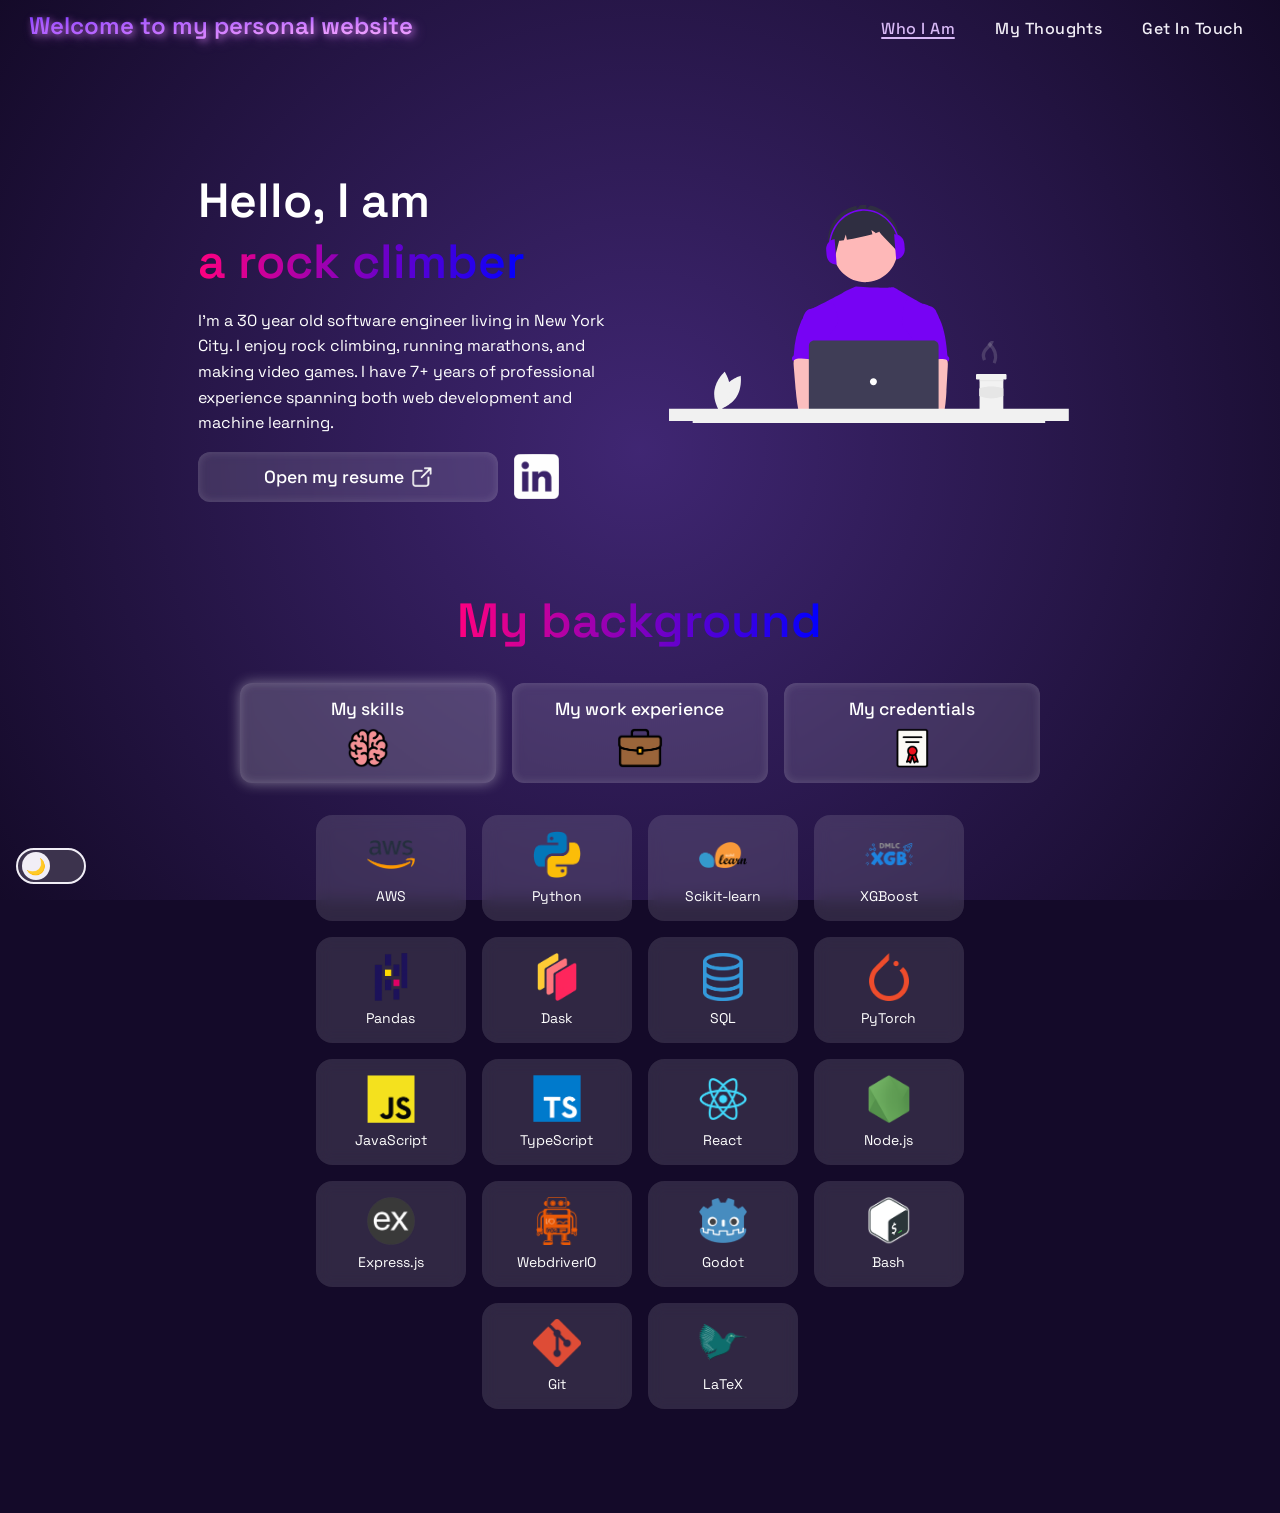
==== commit 1f22fe9c: "deploy for production" ====
--- a/index.html
+++ b/index.html
@@ -10,8 +10,8 @@
       rel="stylesheet"
     />
     <link rel="icon" type="image/png" href="/assets/favicon-D1pyFUmw.png" />
-    <script type="module" crossorigin src="/assets/index-DOrYJd2l.js"></script>
-    <link rel="stylesheet" crossorigin href="/assets/index-DXT2R7Ze.css">
+    <script type="module" crossorigin src="/assets/index-DhrCL-1O.js"></script>
+    <link rel="stylesheet" crossorigin href="/assets/index-DNTaO3Ss.css">
   </head>
   <body>
     <div id="app"></div>
--- a/assets/index-DNTaO3Ss.css
+++ b/assets/index-DNTaO3Ss.css
@@ -0,0 +1 @@
+:root{--background-gradient-start: hsl(260, 50%, 30%);--background-gradient-end: hsl(260, 60%, 10%);--text-primary: #ffffff;--text-secondary: #cbd5e1;--card-background: rgba(255, 255, 255, .12);--card-shadow-inset: rgba(255, 255, 255, .15);--card-hover-background: rgba(255, 255, 255, .18);--card-hover-shadow: rgba(255, 255, 255, .4);--card-hover-shadow-inset: rgba(255, 255, 255, .2);--link-color: hsl(260, 30%, 95%);--link-active-color: hsl(270, 80%, 85%);--menu-icon-background: hsla(0, 0%, 100%, .1);--menu-icon-shadow: hsla(0, 0%, 0%, .2);--menu-overlay-background: hsla(270, 30%, 10%, .9);--toggle-background: hsl(260, 20%, 25%);--toggle-handle: hsl(260, 30%, 95%);--icon-color: hsl(260, 20%, 25%);--background-gradient-start-light: hsl(210, 50%, 90%);--background-gradient-end-light: hsl(210, 60%, 70%);--text-primary-light: #000000;--text-secondary-light: #000000;--card-background-light: rgba(0, 0, 0, .15);--card-shadow-inset-light: rgba(0, 0, 0, .08);--card-hover-background-light: rgba(0, 0, 0, .08);--card-hover-shadow-light: rgba(0, 0, 0, .15);--card-hover-shadow-inset-light: rgba(0, 0, 0, .1);--link-color-light: hsl(210, 40%, 20%);--link-active-color-light: hsl(210, 70%, 45%);--menu-icon-background-light: hsla(0, 0%, 0%, .1);--menu-icon-shadow-light: hsla(0, 0%, 0%, .15);--menu-overlay-background-light: hsla(210, 30%, 90%, .9);--toggle-background-light: hsl(210, 30%, 75%);--toggle-handle-light: hsl(210, 25%, 30%);--icon-color-light: hsl( 210, 30%, 75% );--search-bar-text-light: #000000;--button-background-light: #000000;--button-text-color-light: #ffffff;--button-hover-background-light: #333333;--button-background: #666666;--button-text-color: #ffffff;--button-hover-background: #555555;--header-message-color: radial-gradient( at 90% 90%, hsl(300, 100%, 88%) 0%, hsl(285, 100%, 80%) 25%, hsl(270, 100%, 70%) 50%, hsl(260, 100%, 60%) 100% );--header-message-shadow: 2px 2px 6px hsla(285, 100%, 75%, .55), 4px 4px 12px hsla(285, 100%, 75%, .35);--timeline-pulse-initial-color: rgba(255, 255, 255, .7);--timeline-pulse-final-color: rgba(255, 255, 255, 0);--timeline-pulse-hover-color: rgba(255, 255, 255, .5);--error-text-color: #ffdddd;--error-background-color: rgba(200, 0, 0, .3);--error-border-color: rgba(255, 99, 71, .7);--success-text-color: #e6ffed;--success-background-color: rgba(60, 179, 113, .25);--success-border-color: rgba(60, 179, 113, .5);--failure-text-color: #ffebee;--failure-background-color: rgba(255, 99, 71, .25);--failure-border-color: rgba(255, 99, 71, .5);--failure-link-color: #ffccbc}[data-theme=light]{--background-gradient-start: var(--background-gradient-start-light);--background-gradient-end: var(--background-gradient-end-light);--text-primary: var(--text-primary-light);--text-secondary: var(--text-secondary-light);--card-background: var(--card-background-light);--card-shadow-inset: var(--card-shadow-inset-light);--card-hover-background: var(--card-hover-background-light);--card-hover-shadow: var(--card-hover-shadow-light);--card-hover-shadow-inset: var(--card-hover-shadow-inset-light);--link-color: var(--link-color-light);--link-active-color: var(--link-active-color-light);--menu-icon-background: var(--menu-icon-background-light);--menu-icon-shadow: var(--menu-icon-shadow-light);--menu-overlay-background: var(--menu-overlay-background-light);--toggle-background: var(--toggle-background-light);--toggle-handle: var(--toggle-handle-light);--icon-color: var(--icon-color-light);--search-bar-text: var(--search-bar-text-light);--button-background: var(--button-background-light);--button-text-color: var(--button-text-color-light);--button-hover-background: var(--button-hover-background-light);--header-message-color: var(--text-primary-light);--header-message-shadow: none;--timeline-pulse-initial-color: rgba( 255, 165, 0, .8 );--timeline-pulse-final-color: rgba( 255, 165, 0, 0 );--timeline-pulse-hover-color: rgba( 255, 165, 0, .6 );--card-selected-background-light: rgba(0, 0, 0, .5);--card-selected-text-light: #ffffff;--card-selected-shadow-light: rgba(0, 0, 0, .25);--card-selected-shadow-inset-light: rgba(0, 0, 0, .15);--error-text-color: #8b0000;--error-background-color: #fee2e2;--error-border-color: #dc2626;--success-text-color: #003311;--success-background-color: rgba( 60, 179, 113, .4 );--success-border-color: rgba(60, 179, 113, .6);--failure-text-color: #5c0000;--failure-background-color: rgba( 255, 99, 71, .4 );--failure-border-color: rgba(255, 99, 71, .6);--failure-link-color: #8b0000}body{background-color:var(--background-gradient-end);color:var(--text-primary);transition:background-color .5s ease,color .5s ease}.my-thoughts-search-input::placeholder{color:var(--text-secondary);opacity:.7}.theme-toggle{background-color:var(--toggle-background);border:2px solid var(--toggle-handle);border-radius:30px;cursor:pointer;display:flex;align-items:center;padding:4px;width:70px;height:36px;position:relative;transition:background-color .3s ease,border-color .3s ease}.theme-toggle-track{display:flex;width:100%;position:relative}.theme-toggle-handle{background-color:var(--toggle-handle);color:var(--icon-color);border-radius:50%;width:28px;height:28px;display:flex;align-items:center;justify-content:center;font-size:16px;position:absolute;top:50%;transform:translateY(-50%);transition:transform .3s ease,background-color .3s ease,color .3s ease}.theme-toggle.dark .theme-toggle-handle{transform:translateY(-50%)}.theme-toggle.light .theme-toggle-handle{transform:translate(34px,-50%)}.credentials-grid{display:grid;grid-template-columns:repeat(2,1fr);gap:1.5rem;justify-items:center;justify-content:center}@media (max-width: 1439px){.credentials-grid{grid-template-columns:1fr}}.card{position:relative;background:var(--card-background);backdrop-filter:blur(8px);-webkit-backdrop-filter:blur(8px);border-radius:1rem;padding:1rem;display:flex;flex-direction:column;align-items:center;width:100%;max-width:500px;box-sizing:border-box;transition:background-color .3s ease}.card img{width:90%;height:auto;object-fit:contain;margin-bottom:.75rem}.card span{display:block;color:var(--text-primary);font-size:.875rem;text-align:center;word-break:break-word;white-space:normal;margin-bottom:.25rem;transition:color .3s ease}.blog-card{width:100%;max-width:18rem;display:flex;flex-direction:column;border-radius:12px;text-decoration:none;background:var(--card-background);box-shadow:0 0 10px var(--card-shadow-inset) inset;backdrop-filter:blur(6px);-webkit-backdrop-filter:blur(6px);transition:background .3s ease-in-out,box-shadow .3s ease-in-out;overflow:hidden;cursor:pointer;position:relative}@media (min-width: 640px){.blog-card{max-width:24rem}}@media (min-width: 1024px){.blog-card{max-width:28rem}}.blog-card:hover{background:var(--card-hover-background);box-shadow:0 0 14px var(--card-hover-shadow),0 0 10px var(--card-hover-shadow-inset) inset}.blog-card__glow{position:absolute;width:250px;height:250px;border-radius:50%;filter:blur(35px);transform:translate(-50%,-50%);pointer-events:none;z-index:0;opacity:1}.blog-card__media{height:12.5rem;overflow:hidden;z-index:1;position:relative}.blog-card__img{width:100%;height:100%;object-fit:cover;object-position:center}.blog-card__body{flex:1;display:flex;flex-direction:column;padding:0 20px 24px;z-index:1;position:relative}.blog-card__title{font-size:1.3rem;font-weight:600;color:var(--text-primary);margin-bottom:.5rem;margin-top:.5rem;font-family:Space Grotesk,sans-serif;transition:color .3s ease}.blog-card__description{color:var(--text-secondary);font-size:.9rem;flex:1;transition:color .3s ease;-webkit-line-clamp:3;-webkit-box-orient:vertical;overflow:hidden;font-family:Space Grotesk,sans-serif;margin-bottom:0}@font-face{font-family:KaTeX_AMS;font-style:normal;font-weight:400;src:url(/assets/KaTeX_AMS-Regular-BQhdFMY1.woff2) format("woff2"),url(/assets/KaTeX_AMS-Regular-DMm9YOAa.woff) format("woff"),url(/assets/KaTeX_AMS-Regular-DRggAlZN.ttf) format("truetype")}@font-face{font-family:KaTeX_Caligraphic;font-style:normal;font-weight:700;src:url(/assets/KaTeX_Caligraphic-Bold-Dq_IR9rO.woff2) format("woff2"),url(/assets/KaTeX_Caligraphic-Bold-BEiXGLvX.woff) format("woff"),url(/assets/KaTeX_Caligraphic-Bold-ATXxdsX0.ttf) format("truetype")}@font-face{font-family:KaTeX_Caligraphic;font-style:normal;font-weight:400;src:url(/assets/KaTeX_Caligraphic-Regular-Di6jR-x-.woff2) format("woff2"),url(/assets/KaTeX_Caligraphic-Regular-CTRA-rTL.woff) format("woff"),url(/assets/KaTeX_Caligraphic-Regular-wX97UBjC.ttf) format("truetype")}@font-face{font-family:KaTeX_Fraktur;font-style:normal;font-weight:700;src:url(/assets/KaTeX_Fraktur-Bold-CL6g_b3V.woff2) format("woff2"),url(/assets/KaTeX_Fraktur-Bold-BsDP51OF.woff) format("woff"),url(/assets/KaTeX_Fraktur-Bold-BdnERNNW.ttf) format("truetype")}@font-face{font-family:KaTeX_Fraktur;font-style:normal;font-weight:400;src:url(/assets/KaTeX_Fraktur-Regular-CTYiF6lA.woff2) format("woff2"),url(/assets/KaTeX_Fraktur-Regular-Dxdc4cR9.woff) format("woff"),url(/assets/KaTeX_Fraktur-Regular-CB_wures.ttf) format("truetype")}@font-face{font-family:KaTeX_Main;font-style:normal;font-weight:700;src:url(/assets/KaTeX_Main-Bold-Cx986IdX.woff2) format("woff2"),url(/assets/KaTeX_Main-Bold-Jm3AIy58.woff) format("woff"),url(/assets/KaTeX_Main-Bold-waoOVXN0.ttf) format("truetype")}@font-face{font-family:KaTeX_Main;font-style:italic;font-weight:700;src:url(/assets/KaTeX_Main-BoldItalic-DxDJ3AOS.woff2) format("woff2"),url(/assets/KaTeX_Main-BoldItalic-SpSLRI95.woff) format("woff"),url(/assets/KaTeX_Main-BoldItalic-DzxPMmG6.ttf) format("truetype")}@font-face{font-family:KaTeX_Main;font-style:italic;font-weight:400;src:url(/assets/KaTeX_Main-Italic-NWA7e6Wa.woff2) format("woff2"),url(/assets/KaTeX_Main-Italic-BMLOBm91.woff) format("woff"),url(/assets/KaTeX_Main-Italic-3WenGoN9.ttf) format("truetype")}@font-face{font-family:KaTeX_Main;font-style:normal;font-weight:400;src:url(/assets/KaTeX_Main-Regular-B22Nviop.woff2) format("woff2"),url(/assets/KaTeX_Main-Regular-Dr94JaBh.woff) format("woff"),url(/assets/KaTeX_Main-Regular-ypZvNtVU.ttf) format("truetype")}@font-face{font-family:KaTeX_Math;font-style:italic;font-weight:700;src:url(/assets/KaTeX_Math-BoldItalic-CZnvNsCZ.woff2) format("woff2"),url(/assets/KaTeX_Math-BoldItalic-iY-2wyZ7.woff) format("woff"),url(/assets/KaTeX_Math-BoldItalic-B3XSjfu4.ttf) format("truetype")}@font-face{font-family:KaTeX_Math;font-style:italic;font-weight:400;src:url(/assets/KaTeX_Math-Italic-t53AETM-.woff2) format("woff2"),url(/assets/KaTeX_Math-Italic-DA0__PXp.woff) format("woff"),url(/assets/KaTeX_Math-Italic-flOr_0UB.ttf) format("truetype")}@font-face{font-family:KaTeX_SansSerif;font-style:normal;font-weight:700;src:url(/assets/KaTeX_SansSerif-Bold-D1sUS0GD.woff2) format("woff2"),url(/assets/KaTeX_SansSerif-Bold-DbIhKOiC.woff) format("woff"),url(/assets/KaTeX_SansSerif-Bold-CFMepnvq.ttf) format("truetype")}@font-face{font-family:KaTeX_SansSerif;font-style:italic;font-weight:400;src:url(/assets/KaTeX_SansSerif-Italic-C3H0VqGB.woff2) format("woff2"),url(/assets/KaTeX_SansSerif-Italic-DN2j7dab.woff) format("woff"),url(/assets/KaTeX_SansSerif-Italic-YYjJ1zSn.ttf) format("truetype")}@font-face{font-family:KaTeX_SansSerif;font-style:normal;font-weight:400;src:url(/assets/KaTeX_SansSerif-Regular-DDBCnlJ7.woff2) format("woff2"),url(/assets/KaTeX_SansSerif-Regular-CS6fqUqJ.woff) format("woff"),url(/assets/KaTeX_SansSerif-Regular-BNo7hRIc.ttf) format("truetype")}@font-face{font-family:KaTeX_Script;font-style:normal;font-weight:400;src:url(/assets/KaTeX_Script-Regular-D3wIWfF6.woff2) format("woff2"),url(/assets/KaTeX_Script-Regular-D5yQViql.woff) format("woff"),url(/assets/KaTeX_Script-Regular-C5JkGWo-.ttf) format("truetype")}@font-face{font-family:KaTeX_Size1;font-style:normal;font-weight:400;src:url(/assets/KaTeX_Size1-Regular-mCD8mA8B.woff2) format("woff2"),url(/assets/KaTeX_Size1-Regular-C195tn64.woff) format("woff"),url(/assets/KaTeX_Size1-Regular-Dbsnue_I.ttf) format("truetype")}@font-face{font-family:KaTeX_Size2;font-style:normal;font-weight:400;src:url(/assets/KaTeX_Size2-Regular-Dy4dx90m.woff2) format("woff2"),url(/assets/KaTeX_Size2-Regular-oD1tc_U0.woff) format("woff"),url(/assets/KaTeX_Size2-Regular-B7gKUWhC.ttf) format("truetype")}@font-face{font-family:KaTeX_Size3;font-style:normal;font-weight:400;src:url([data-uri]) format("woff2"),url(/assets/KaTeX_Size3-Regular-CTq5MqoE.woff) format("woff"),url(/assets/KaTeX_Size3-Regular-DgpXs0kz.ttf) format("truetype")}@font-face{font-family:KaTeX_Size4;font-style:normal;font-weight:400;src:url(/assets/KaTeX_Size4-Regular-Dl5lxZxV.woff2) format("woff2"),url(/assets/KaTeX_Size4-Regular-BF-4gkZK.woff) format("woff"),url(/assets/KaTeX_Size4-Regular-DWFBv043.ttf) format("truetype")}@font-face{font-family:KaTeX_Typewriter;font-style:normal;font-weight:400;src:url(/assets/KaTeX_Typewriter-Regular-CO6r4hn1.woff2) format("woff2"),url(/assets/KaTeX_Typewriter-Regular-C0xS9mPB.woff) format("woff"),url(/assets/KaTeX_Typewriter-Regular-D3Ib7_Hf.ttf) format("truetype")}.katex{font: 1.21em KaTeX_Main,Times New Roman,serif;line-height:1.2;text-indent:0;text-rendering:auto}.katex *{-ms-high-contrast-adjust:none!important;border-color:currentColor}.katex .katex-version:after{content:"0.16.22"}.katex .katex-mathml{clip:rect(1px,1px,1px,1px);border:0;height:1px;overflow:hidden;padding:0;position:absolute;width:1px}.katex .katex-html>.newline{display:block}.katex .base{position:relative;white-space:nowrap;width:-webkit-min-content;width:-moz-min-content;width:min-content}.katex .base,.katex .strut{display:inline-block}.katex .textbf{font-weight:700}.katex .textit{font-style:italic}.katex .textrm{font-family:KaTeX_Main}.katex .textsf{font-family:KaTeX_SansSerif}.katex .texttt{font-family:KaTeX_Typewriter}.katex .mathnormal{font-family:KaTeX_Math;font-style:italic}.katex .mathit{font-family:KaTeX_Main;font-style:italic}.katex .mathrm{font-style:normal}.katex .mathbf{font-family:KaTeX_Main;font-weight:700}.katex .boldsymbol{font-family:KaTeX_Math;font-style:italic;font-weight:700}.katex .amsrm,.katex .mathbb,.katex .textbb{font-family:KaTeX_AMS}.katex .mathcal{font-family:KaTeX_Caligraphic}.katex .mathfrak,.katex .textfrak{font-family:KaTeX_Fraktur}.katex .mathboldfrak,.katex .textboldfrak{font-family:KaTeX_Fraktur;font-weight:700}.katex .mathtt{font-family:KaTeX_Typewriter}.katex .mathscr,.katex .textscr{font-family:KaTeX_Script}.katex .mathsf,.katex .textsf{font-family:KaTeX_SansSerif}.katex .mathboldsf,.katex .textboldsf{font-family:KaTeX_SansSerif;font-weight:700}.katex .mathitsf,.katex .mathsfit,.katex .textitsf{font-family:KaTeX_SansSerif;font-style:italic}.katex .mainrm{font-family:KaTeX_Main;font-style:normal}.katex .vlist-t{border-collapse:collapse;display:inline-table;table-layout:fixed}.katex .vlist-r{display:table-row}.katex .vlist{display:table-cell;position:relative;vertical-align:bottom}.katex .vlist>span{display:block;height:0;position:relative}.katex .vlist>span>span{display:inline-block}.katex .vlist>span>.pstrut{overflow:hidden;width:0}.katex .vlist-t2{margin-right:-2px}.katex .vlist-s{display:table-cell;font-size:1px;min-width:2px;vertical-align:bottom;width:2px}.katex .vbox{align-items:baseline;display:inline-flex;flex-direction:column}.katex .hbox{width:100%}.katex .hbox,.katex .thinbox{display:inline-flex;flex-direction:row}.katex .thinbox{max-width:0;width:0}.katex .msupsub{text-align:left}.katex .mfrac>span>span{text-align:center}.katex .mfrac .frac-line{border-bottom-style:solid;display:inline-block;width:100%}.katex .hdashline,.katex .hline,.katex .mfrac .frac-line,.katex .overline .overline-line,.katex .rule,.katex .underline .underline-line{min-height:1px}.katex .mspace{display:inline-block}.katex .clap,.katex .llap,.katex .rlap{position:relative;width:0}.katex .clap>.inner,.katex .llap>.inner,.katex .rlap>.inner{position:absolute}.katex .clap>.fix,.katex .llap>.fix,.katex .rlap>.fix{display:inline-block}.katex .llap>.inner{right:0}.katex .clap>.inner,.katex .rlap>.inner{left:0}.katex .clap>.inner>span{margin-left:-50%;margin-right:50%}.katex .rule{border:0 solid;display:inline-block;position:relative}.katex .hline,.katex .overline .overline-line,.katex .underline .underline-line{border-bottom-style:solid;display:inline-block;width:100%}.katex .hdashline{border-bottom-style:dashed;display:inline-block;width:100%}.katex .sqrt>.root{margin-left:.2777777778em;margin-right:-.5555555556em}.katex .fontsize-ensurer.reset-size1.size1,.katex .sizing.reset-size1.size1{font-size:1em}.katex .fontsize-ensurer.reset-size1.size2,.katex .sizing.reset-size1.size2{font-size:1.2em}.katex .fontsize-ensurer.reset-size1.size3,.katex .sizing.reset-size1.size3{font-size:1.4em}.katex .fontsize-ensurer.reset-size1.size4,.katex .sizing.reset-size1.size4{font-size:1.6em}.katex .fontsize-ensurer.reset-size1.size5,.katex .sizing.reset-size1.size5{font-size:1.8em}.katex .fontsize-ensurer.reset-size1.size6,.katex .sizing.reset-size1.size6{font-size:2em}.katex .fontsize-ensurer.reset-size1.size7,.katex .sizing.reset-size1.size7{font-size:2.4em}.katex .fontsize-ensurer.reset-size1.size8,.katex .sizing.reset-size1.size8{font-size:2.88em}.katex .fontsize-ensurer.reset-size1.size9,.katex .sizing.reset-size1.size9{font-size:3.456em}.katex .fontsize-ensurer.reset-size1.size10,.katex .sizing.reset-size1.size10{font-size:4.148em}.katex .fontsize-ensurer.reset-size1.size11,.katex .sizing.reset-size1.size11{font-size:4.976em}.katex .fontsize-ensurer.reset-size2.size1,.katex .sizing.reset-size2.size1{font-size:.8333333333em}.katex .fontsize-ensurer.reset-size2.size2,.katex .sizing.reset-size2.size2{font-size:1em}.katex .fontsize-ensurer.reset-size2.size3,.katex .sizing.reset-size2.size3{font-size:1.1666666667em}.katex .fontsize-ensurer.reset-size2.size4,.katex .sizing.reset-size2.size4{font-size:1.3333333333em}.katex .fontsize-ensurer.reset-size2.size5,.katex .sizing.reset-size2.size5{font-size:1.5em}.katex .fontsize-ensurer.reset-size2.size6,.katex .sizing.reset-size2.size6{font-size:1.6666666667em}.katex .fontsize-ensurer.reset-size2.size7,.katex .sizing.reset-size2.size7{font-size:2em}.katex .fontsize-ensurer.reset-size2.size8,.katex .sizing.reset-size2.size8{font-size:2.4em}.katex .fontsize-ensurer.reset-size2.size9,.katex .sizing.reset-size2.size9{font-size:2.88em}.katex .fontsize-ensurer.reset-size2.size10,.katex .sizing.reset-size2.size10{font-size:3.4566666667em}.katex .fontsize-ensurer.reset-size2.size11,.katex .sizing.reset-size2.size11{font-size:4.1466666667em}.katex .fontsize-ensurer.reset-size3.size1,.katex .sizing.reset-size3.size1{font-size:.7142857143em}.katex .fontsize-ensurer.reset-size3.size2,.katex .sizing.reset-size3.size2{font-size:.8571428571em}.katex .fontsize-ensurer.reset-size3.size3,.katex .sizing.reset-size3.size3{font-size:1em}.katex .fontsize-ensurer.reset-size3.size4,.katex .sizing.reset-size3.size4{font-size:1.1428571429em}.katex .fontsize-ensurer.reset-size3.size5,.katex .sizing.reset-size3.size5{font-size:1.2857142857em}.katex .fontsize-ensurer.reset-size3.size6,.katex .sizing.reset-size3.size6{font-size:1.4285714286em}.katex .fontsize-ensurer.reset-size3.size7,.katex .sizing.reset-size3.size7{font-size:1.7142857143em}.katex .fontsize-ensurer.reset-size3.size8,.katex .sizing.reset-size3.size8{font-size:2.0571428571em}.katex .fontsize-ensurer.reset-size3.size9,.katex .sizing.reset-size3.size9{font-size:2.4685714286em}.katex .fontsize-ensurer.reset-size3.size10,.katex .sizing.reset-size3.size10{font-size:2.9628571429em}.katex .fontsize-ensurer.reset-size3.size11,.katex .sizing.reset-size3.size11{font-size:3.5542857143em}.katex .fontsize-ensurer.reset-size4.size1,.katex .sizing.reset-size4.size1{font-size:.625em}.katex .fontsize-ensurer.reset-size4.size2,.katex .sizing.reset-size4.size2{font-size:.75em}.katex .fontsize-ensurer.reset-size4.size3,.katex .sizing.reset-size4.size3{font-size:.875em}.katex .fontsize-ensurer.reset-size4.size4,.katex .sizing.reset-size4.size4{font-size:1em}.katex .fontsize-ensurer.reset-size4.size5,.katex .sizing.reset-size4.size5{font-size:1.125em}.katex .fontsize-ensurer.reset-size4.size6,.katex .sizing.reset-size4.size6{font-size:1.25em}.katex .fontsize-ensurer.reset-size4.size7,.katex .sizing.reset-size4.size7{font-size:1.5em}.katex .fontsize-ensurer.reset-size4.size8,.katex .sizing.reset-size4.size8{font-size:1.8em}.katex .fontsize-ensurer.reset-size4.size9,.katex .sizing.reset-size4.size9{font-size:2.16em}.katex .fontsize-ensurer.reset-size4.size10,.katex .sizing.reset-size4.size10{font-size:2.5925em}.katex .fontsize-ensurer.reset-size4.size11,.katex .sizing.reset-size4.size11{font-size:3.11em}.katex .fontsize-ensurer.reset-size5.size1,.katex .sizing.reset-size5.size1{font-size:.5555555556em}.katex .fontsize-ensurer.reset-size5.size2,.katex .sizing.reset-size5.size2{font-size:.6666666667em}.katex .fontsize-ensurer.reset-size5.size3,.katex .sizing.reset-size5.size3{font-size:.7777777778em}.katex .fontsize-ensurer.reset-size5.size4,.katex .sizing.reset-size5.size4{font-size:.8888888889em}.katex .fontsize-ensurer.reset-size5.size5,.katex .sizing.reset-size5.size5{font-size:1em}.katex .fontsize-ensurer.reset-size5.size6,.katex .sizing.reset-size5.size6{font-size:1.1111111111em}.katex .fontsize-ensurer.reset-size5.size7,.katex .sizing.reset-size5.size7{font-size:1.3333333333em}.katex .fontsize-ensurer.reset-size5.size8,.katex .sizing.reset-size5.size8{font-size:1.6em}.katex .fontsize-ensurer.reset-size5.size9,.katex .sizing.reset-size5.size9{font-size:1.92em}.katex .fontsize-ensurer.reset-size5.size10,.katex .sizing.reset-size5.size10{font-size:2.3044444444em}.katex .fontsize-ensurer.reset-size5.size11,.katex .sizing.reset-size5.size11{font-size:2.7644444444em}.katex .fontsize-ensurer.reset-size6.size1,.katex .sizing.reset-size6.size1{font-size:.5em}.katex .fontsize-ensurer.reset-size6.size2,.katex .sizing.reset-size6.size2{font-size:.6em}.katex .fontsize-ensurer.reset-size6.size3,.katex .sizing.reset-size6.size3{font-size:.7em}.katex .fontsize-ensurer.reset-size6.size4,.katex .sizing.reset-size6.size4{font-size:.8em}.katex .fontsize-ensurer.reset-size6.size5,.katex .sizing.reset-size6.size5{font-size:.9em}.katex .fontsize-ensurer.reset-size6.size6,.katex .sizing.reset-size6.size6{font-size:1em}.katex .fontsize-ensurer.reset-size6.size7,.katex .sizing.reset-size6.size7{font-size:1.2em}.katex .fontsize-ensurer.reset-size6.size8,.katex .sizing.reset-size6.size8{font-size:1.44em}.katex .fontsize-ensurer.reset-size6.size9,.katex .sizing.reset-size6.size9{font-size:1.728em}.katex .fontsize-ensurer.reset-size6.size10,.katex .sizing.reset-size6.size10{font-size:2.074em}.katex .fontsize-ensurer.reset-size6.size11,.katex .sizing.reset-size6.size11{font-size:2.488em}.katex .fontsize-ensurer.reset-size7.size1,.katex .sizing.reset-size7.size1{font-size:.4166666667em}.katex .fontsize-ensurer.reset-size7.size2,.katex .sizing.reset-size7.size2{font-size:.5em}.katex .fontsize-ensurer.reset-size7.size3,.katex .sizing.reset-size7.size3{font-size:.5833333333em}.katex .fontsize-ensurer.reset-size7.size4,.katex .sizing.reset-size7.size4{font-size:.6666666667em}.katex .fontsize-ensurer.reset-size7.size5,.katex .sizing.reset-size7.size5{font-size:.75em}.katex .fontsize-ensurer.reset-size7.size6,.katex .sizing.reset-size7.size6{font-size:.8333333333em}.katex .fontsize-ensurer.reset-size7.size7,.katex .sizing.reset-size7.size7{font-size:1em}.katex .fontsize-ensurer.reset-size7.size8,.katex .sizing.reset-size7.size8{font-size:1.2em}.katex .fontsize-ensurer.reset-size7.size9,.katex .sizing.reset-size7.size9{font-size:1.44em}.katex .fontsize-ensurer.reset-size7.size10,.katex .sizing.reset-size7.size10{font-size:1.7283333333em}.katex .fontsize-ensurer.reset-size7.size11,.katex .sizing.reset-size7.size11{font-size:2.0733333333em}.katex .fontsize-ensurer.reset-size8.size1,.katex .sizing.reset-size8.size1{font-size:.3472222222em}.katex .fontsize-ensurer.reset-size8.size2,.katex .sizing.reset-size8.size2{font-size:.4166666667em}.katex .fontsize-ensurer.reset-size8.size3,.katex .sizing.reset-size8.size3{font-size:.4861111111em}.katex .fontsize-ensurer.reset-size8.size4,.katex .sizing.reset-size8.size4{font-size:.5555555556em}.katex .fontsize-ensurer.reset-size8.size5,.katex .sizing.reset-size8.size5{font-size:.625em}.katex .fontsize-ensurer.reset-size8.size6,.katex .sizing.reset-size8.size6{font-size:.6944444444em}.katex .fontsize-ensurer.reset-size8.size7,.katex .sizing.reset-size8.size7{font-size:.8333333333em}.katex .fontsize-ensurer.reset-size8.size8,.katex .sizing.reset-size8.size8{font-size:1em}.katex .fontsize-ensurer.reset-size8.size9,.katex .sizing.reset-size8.size9{font-size:1.2em}.katex .fontsize-ensurer.reset-size8.size10,.katex .sizing.reset-size8.size10{font-size:1.4402777778em}.katex .fontsize-ensurer.reset-size8.size11,.katex .sizing.reset-size8.size11{font-size:1.7277777778em}.katex .fontsize-ensurer.reset-size9.size1,.katex .sizing.reset-size9.size1{font-size:.2893518519em}.katex .fontsize-ensurer.reset-size9.size2,.katex .sizing.reset-size9.size2{font-size:.3472222222em}.katex .fontsize-ensurer.reset-size9.size3,.katex .sizing.reset-size9.size3{font-size:.4050925926em}.katex .fontsize-ensurer.reset-size9.size4,.katex .sizing.reset-size9.size4{font-size:.462962963em}.katex .fontsize-ensurer.reset-size9.size5,.katex .sizing.reset-size9.size5{font-size:.5208333333em}.katex .fontsize-ensurer.reset-size9.size6,.katex .sizing.reset-size9.size6{font-size:.5787037037em}.katex .fontsize-ensurer.reset-size9.size7,.katex .sizing.reset-size9.size7{font-size:.6944444444em}.katex .fontsize-ensurer.reset-size9.size8,.katex .sizing.reset-size9.size8{font-size:.8333333333em}.katex .fontsize-ensurer.reset-size9.size9,.katex .sizing.reset-size9.size9{font-size:1em}.katex .fontsize-ensurer.reset-size9.size10,.katex .sizing.reset-size9.size10{font-size:1.2002314815em}.katex .fontsize-ensurer.reset-size9.size11,.katex .sizing.reset-size9.size11{font-size:1.4398148148em}.katex .fontsize-ensurer.reset-size10.size1,.katex .sizing.reset-size10.size1{font-size:.2410800386em}.katex .fontsize-ensurer.reset-size10.size2,.katex .sizing.reset-size10.size2{font-size:.2892960463em}.katex .fontsize-ensurer.reset-size10.size3,.katex .sizing.reset-size10.size3{font-size:.337512054em}.katex .fontsize-ensurer.reset-size10.size4,.katex .sizing.reset-size10.size4{font-size:.3857280617em}.katex .fontsize-ensurer.reset-size10.size5,.katex .sizing.reset-size10.size5{font-size:.4339440694em}.katex .fontsize-ensurer.reset-size10.size6,.katex .sizing.reset-size10.size6{font-size:.4821600771em}.katex .fontsize-ensurer.reset-size10.size7,.katex .sizing.reset-size10.size7{font-size:.5785920926em}.katex .fontsize-ensurer.reset-size10.size8,.katex .sizing.reset-size10.size8{font-size:.6943105111em}.katex .fontsize-ensurer.reset-size10.size9,.katex .sizing.reset-size10.size9{font-size:.8331726133em}.katex .fontsize-ensurer.reset-size10.size10,.katex .sizing.reset-size10.size10{font-size:1em}.katex .fontsize-ensurer.reset-size10.size11,.katex .sizing.reset-size10.size11{font-size:1.1996142719em}.katex .fontsize-ensurer.reset-size11.size1,.katex .sizing.reset-size11.size1{font-size:.2009646302em}.katex .fontsize-ensurer.reset-size11.size2,.katex .sizing.reset-size11.size2{font-size:.2411575563em}.katex .fontsize-ensurer.reset-size11.size3,.katex .sizing.reset-size11.size3{font-size:.2813504823em}.katex .fontsize-ensurer.reset-size11.size4,.katex .sizing.reset-size11.size4{font-size:.3215434084em}.katex .fontsize-ensurer.reset-size11.size5,.katex .sizing.reset-size11.size5{font-size:.3617363344em}.katex .fontsize-ensurer.reset-size11.size6,.katex .sizing.reset-size11.size6{font-size:.4019292605em}.katex .fontsize-ensurer.reset-size11.size7,.katex .sizing.reset-size11.size7{font-size:.4823151125em}.katex .fontsize-ensurer.reset-size11.size8,.katex .sizing.reset-size11.size8{font-size:.578778135em}.katex .fontsize-ensurer.reset-size11.size9,.katex .sizing.reset-size11.size9{font-size:.6945337621em}.katex .fontsize-ensurer.reset-size11.size10,.katex .sizing.reset-size11.size10{font-size:.8336012862em}.katex .fontsize-ensurer.reset-size11.size11,.katex .sizing.reset-size11.size11{font-size:1em}.katex .delimsizing.size1{font-family:KaTeX_Size1}.katex .delimsizing.size2{font-family:KaTeX_Size2}.katex .delimsizing.size3{font-family:KaTeX_Size3}.katex .delimsizing.size4{font-family:KaTeX_Size4}.katex .delimsizing.mult .delim-size1>span{font-family:KaTeX_Size1}.katex .delimsizing.mult .delim-size4>span{font-family:KaTeX_Size4}.katex .nulldelimiter{display:inline-block;width:.12em}.katex .delimcenter,.katex .op-symbol{position:relative}.katex .op-symbol.small-op{font-family:KaTeX_Size1}.katex .op-symbol.large-op{font-family:KaTeX_Size2}.katex .accent>.vlist-t,.katex .op-limits>.vlist-t{text-align:center}.katex .accent .accent-body{position:relative}.katex .accent .accent-body:not(.accent-full){width:0}.katex .overlay{display:block}.katex .mtable .vertical-separator{display:inline-block;min-width:1px}.katex .mtable .arraycolsep{display:inline-block}.katex .mtable .col-align-c>.vlist-t{text-align:center}.katex .mtable .col-align-l>.vlist-t{text-align:left}.katex .mtable .col-align-r>.vlist-t{text-align:right}.katex .svg-align{text-align:left}.katex svg{fill:currentColor;stroke:currentColor;fill-rule:nonzero;fill-opacity:1;stroke-width:1;stroke-linecap:butt;stroke-linejoin:miter;stroke-miterlimit:4;stroke-dasharray:none;stroke-dashoffset:0;stroke-opacity:1;display:block;height:inherit;position:absolute;width:100%}.katex svg path{stroke:none}.katex img{border-style:none;max-height:none;max-width:none;min-height:0;min-width:0}.katex .stretchy{display:block;overflow:hidden;position:relative;width:100%}.katex .stretchy:after,.katex .stretchy:before{content:""}.katex .hide-tail{overflow:hidden;position:relative;width:100%}.katex .halfarrow-left{left:0;overflow:hidden;position:absolute;width:50.2%}.katex .halfarrow-right{overflow:hidden;position:absolute;right:0;width:50.2%}.katex .brace-left{left:0;overflow:hidden;position:absolute;width:25.1%}.katex .brace-center{left:25%;overflow:hidden;position:absolute;width:50%}.katex .brace-right{overflow:hidden;position:absolute;right:0;width:25.1%}.katex .x-arrow-pad{padding:0 .5em}.katex .cd-arrow-pad{padding:0 .55556em 0 .27778em}.katex .mover,.katex .munder,.katex .x-arrow{text-align:center}.katex .boxpad{padding:0 .3em}.katex .fbox,.katex .fcolorbox{border:.04em solid;box-sizing:border-box}.katex .cancel-pad{padding:0 .2em}.katex .cancel-lap{margin-left:-.2em;margin-right:-.2em}.katex .sout{border-bottom-style:solid;border-bottom-width:.08em}.katex .angl{border-right:.049em solid;border-top:.049em solid;box-sizing:border-box;margin-right:.03889em}.katex .anglpad{padding:0 .03889em}.katex .eqn-num:before{content:"(" counter(katexEqnNo) ")";counter-increment:katexEqnNo}.katex .mml-eqn-num:before{content:"(" counter(mmlEqnNo) ")";counter-increment:mmlEqnNo}.katex .mtr-glue{width:50%}.katex .cd-vert-arrow{display:inline-block;position:relative}.katex .cd-label-left{display:inline-block;position:absolute;right:calc(50% + .3em);text-align:left}.katex .cd-label-right{display:inline-block;left:calc(50% + .3em);position:absolute;text-align:right}.katex-display{display:block;margin:1em 0;text-align:center}.katex-display>.katex{display:block;text-align:center;white-space:nowrap}.katex-display>.katex>.katex-html{display:block;position:relative}.katex-display>.katex>.katex-html>.tag{position:absolute;right:0}.katex-display.leqno>.katex>.katex-html>.tag{left:0;right:auto}.katex-display.fleqn>.katex{padding-left:2em;text-align:left}body{counter-reset:katexEqnNo mmlEqnNo}.markdown-render-area{font-family:Space Grotesk,sans-serif;color:var(--text-secondary);line-height:1.8;background-color:var( --card-background );padding:25px 35px;border-radius:10px;max-width:900px;margin:2.5rem auto;box-shadow:0 8px 25px #0000004d;overflow-x:hidden;transition:color .3s ease,background-color .3s ease}.markdown-render-area .md-h1,.markdown-render-area .md-h2,.markdown-render-area h3,.markdown-render-area h4,.markdown-render-area h5,.markdown-render-area h6{color:var(--text-primary);margin-top:2em;margin-bottom:1em;font-weight:600;border-bottom:1px solid var(--card-shadow-inset);padding-bottom:.4em;transition:color .3s ease,border-color .3s ease}.markdown-render-area .md-h1{font-size:2.4em;border-bottom-width:2px}.markdown-render-area .md-h2{font-size:1.9em}.markdown-render-area .md-p{margin-bottom:1.3em;font-size:1.05rem;overflow-wrap:break-word;word-wrap:break-word}.markdown-render-area .md-a{color:var(--link-color);text-decoration:none;transition:color .3s ease}.markdown-render-area .md-a:hover{color:var(--link-active-color);text-decoration:underline}.markdown-render-area ul,.markdown-render-area ol{padding-left:2.5em;margin-bottom:1.3em}.markdown-render-area li{margin-bottom:.6em}.markdown-render-area .md-blockquote{margin:2em 0;padding:.8em 1.8em;border-left:6px solid var(--text-secondary);background-color:var(--card-shadow-inset);color:var(--text-secondary);font-style:italic;transition:color .3s ease,background-color .3s ease,border-color .3s ease}.markdown-render-area code:not(pre>code){font-family:Fira Code,Courier New,Courier,monospace;background-color:#00000040;padding:.25em .5em;border-radius:5px;font-size:.9em;color:#fabd2f;transition:background-color .3s ease,color .3s ease}.markdown-render-area pre{font-family:Fira Code,Courier New,Courier,monospace;background-color:#0003;padding:1.2em;border-radius:8px;transition:background-color .3s ease;overflow-x:auto;margin-bottom:1.8em;box-shadow:inset 0 2px 4px #0000004d}.markdown-render-area pre code{background-color:transparent!important;padding:0;font-size:.95em;color:var(--text-secondary);transition:color .3s ease}.markdown-render-area .katex-display{overflow-x:auto;overflow-y:hidden;padding:.8em 0;margin:1em 0}.markdown-render-area pre.mermaid{background-color:transparent;padding:1em;text-align:center;margin-bottom:1.8em;border:1px solid var(--card-shadow-inset);border-radius:8px;transition:border-color .3s ease,background-color .3s ease}.markdown-render-area pre.mermaid svg{max-width:100%;height:auto;display:block;margin:0 auto}.markdown-render-area table{width:auto;border-collapse:collapse;margin:1.8em 0;font-size:.95rem;box-shadow:0 2px 8px #0003}.markdown-render-area th,.markdown-render-area td{border:1px solid var(--text-secondary);padding:.7em 1em;text-align:left;transition:border-color .3s ease}.markdown-render-area th{background-color:var( --card-hover-background );color:var(--text-primary);font-weight:600;transition:color .3s ease,background-color .3s ease,border-color .3s ease}.markdown-render-area td{background-color:var(--card-background);transition:background-color .3s ease,border-color .3s ease}.markdown-render-area img{max-width:100%;height:auto;border-radius:6px;margin:1em auto;display:block;box-shadow:0 4px 10px #0003}
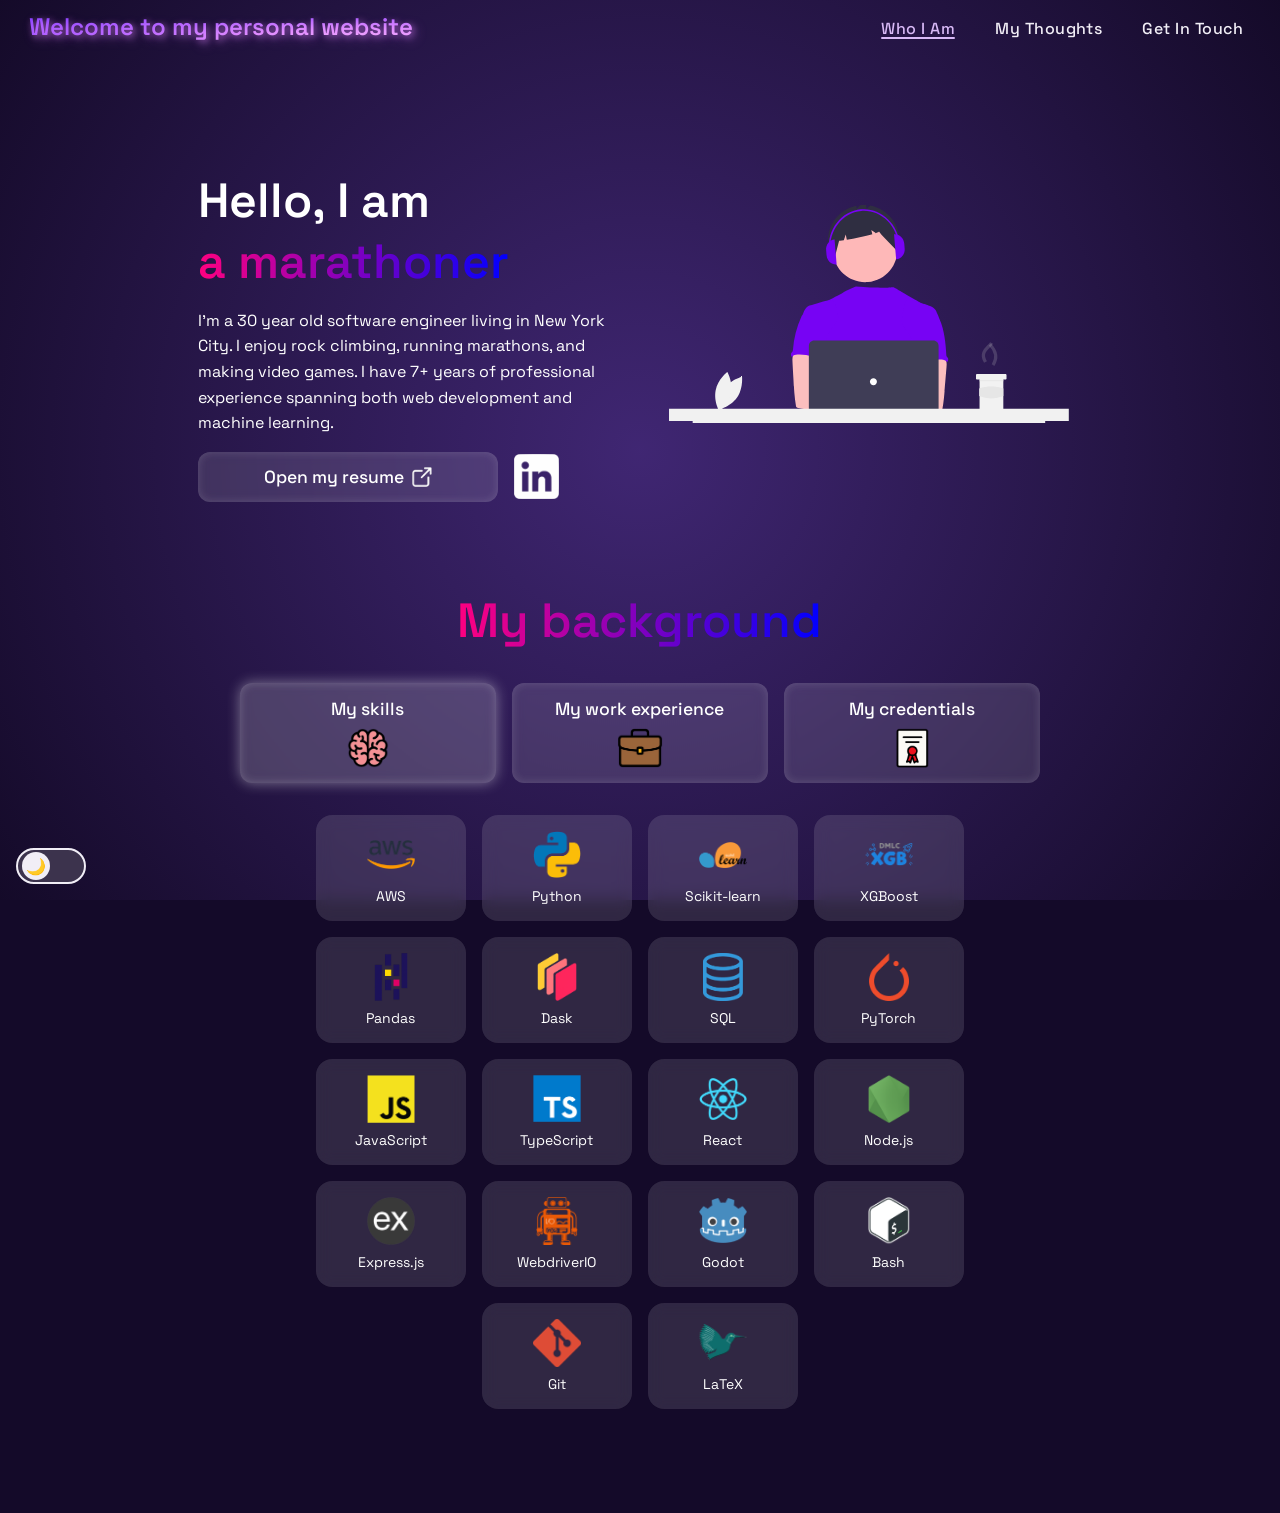
==== commit 4bbab96a: "deploy for production" ====
--- a/index.html
+++ b/index.html
@@ -10,7 +10,7 @@
       rel="stylesheet"
     />
     <link rel="icon" type="image/png" href="/assets/favicon-D1pyFUmw.png" />
-    <script type="module" crossorigin src="/assets/index-DhrCL-1O.js"></script>
+    <script type="module" crossorigin src="/assets/index-CdnPIktD.js"></script>
     <link rel="stylesheet" crossorigin href="/assets/index-DNTaO3Ss.css">
   </head>
   <body>
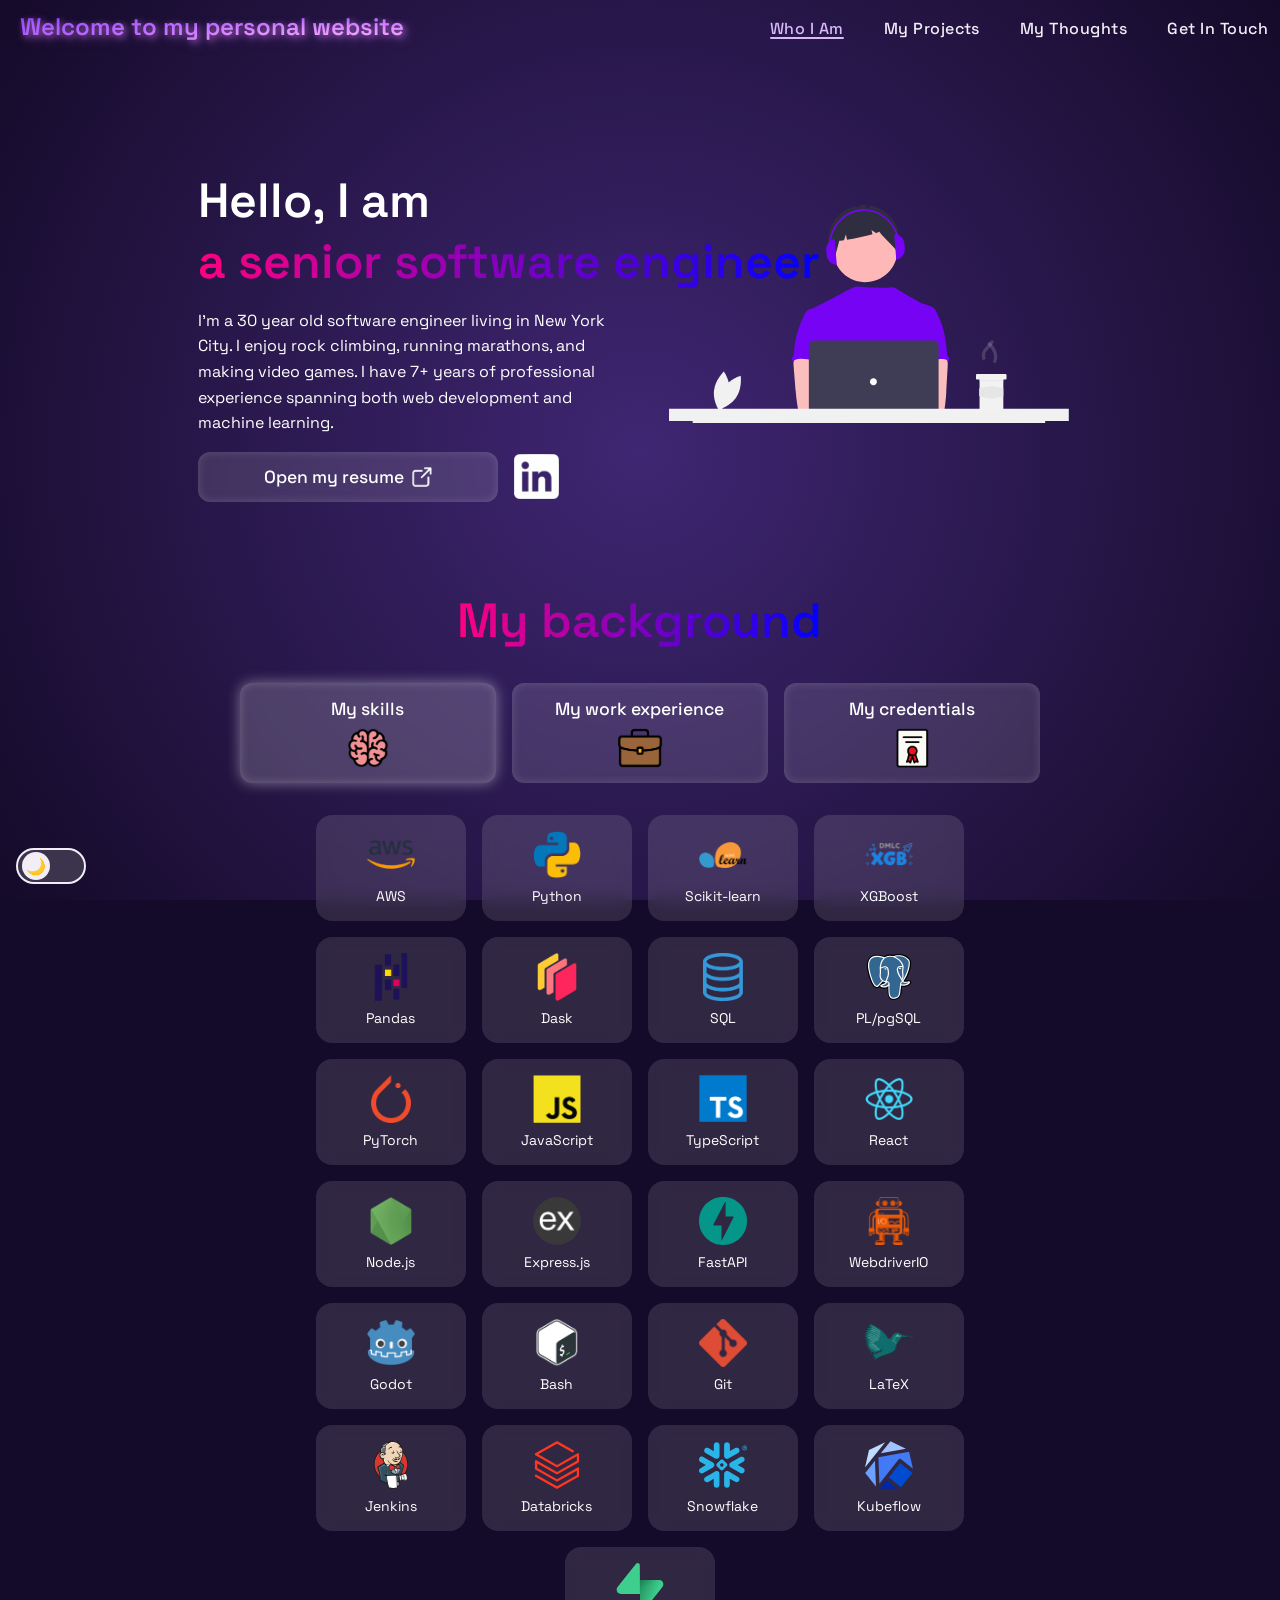
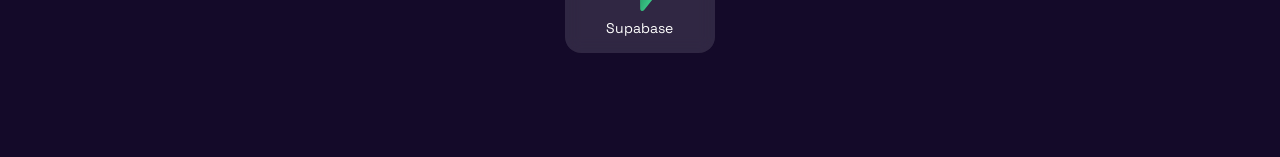
==== commit 722c584c: "deploy for production" ====
--- a/index.html
+++ b/index.html
@@ -10,7 +10,7 @@
       rel="stylesheet"
     />
     <link rel="icon" type="image/png" href="/assets/favicon-D1pyFUmw.png" />
-    <script type="module" crossorigin src="/assets/index-CdnPIktD.js"></script>
+    <script type="module" crossorigin src="/assets/index-BiA8DSc9.js"></script>
     <link rel="stylesheet" crossorigin href="/assets/index-DNTaO3Ss.css">
   </head>
   <body>
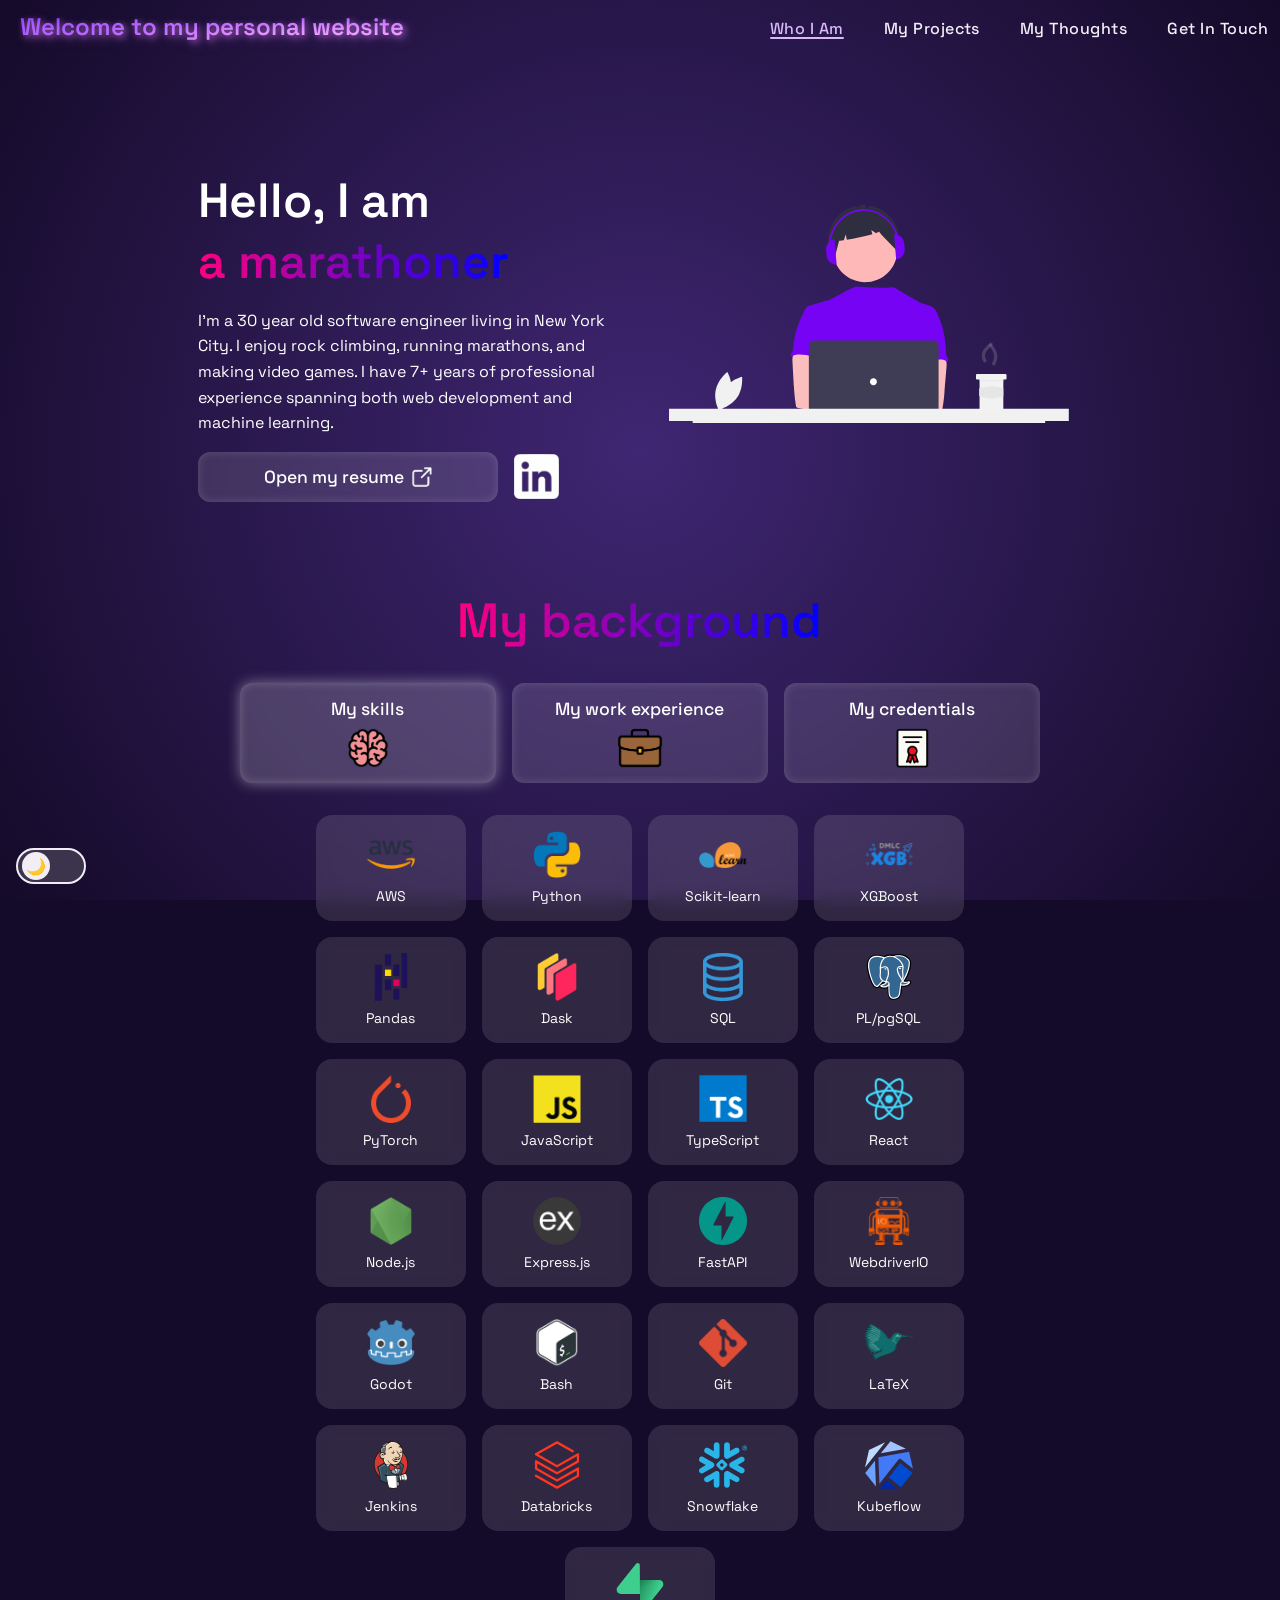
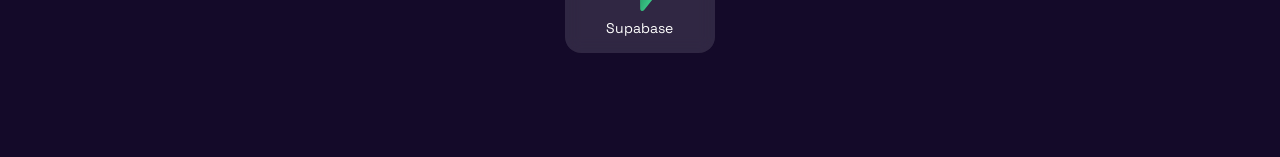
==== commit 1d062286: "deploy for production" ====
--- a/index.html
+++ b/index.html
@@ -10,8 +10,8 @@
       rel="stylesheet"
     />
     <link rel="icon" type="image/png" href="/assets/favicon-D1pyFUmw.png" />
-    <script type="module" crossorigin src="/assets/index-BiA8DSc9.js"></script>
-    <link rel="stylesheet" crossorigin href="/assets/index-DNTaO3Ss.css">
+    <script type="module" crossorigin src="/assets/index-C6GQYS90.js"></script>
+    <link rel="stylesheet" crossorigin href="/assets/index-CYl38wSz.css">
   </head>
   <body>
     <div id="app"></div>
--- a/assets/index-CYl38wSz.css
+++ b/assets/index-CYl38wSz.css
@@ -0,0 +1 @@
+:root{--background-gradient-start: hsl(260, 50%, 30%);--background-gradient-end: hsl(260, 60%, 10%);--text-primary: #ffffff;--text-secondary: #cbd5e1;--card-background: rgba(255, 255, 255, .12);--card-shadow-inset: rgba(255, 255, 255, .15);--card-hover-background: rgba(255, 255, 255, .18);--card-hover-shadow: rgba(255, 255, 255, .4);--card-hover-shadow-inset: rgba(255, 255, 255, .2);--link-color: hsl(260, 30%, 95%);--link-active-color: hsl(270, 80%, 85%);--menu-icon-background: hsla(0, 0%, 100%, .1);--menu-icon-shadow: hsla(0, 0%, 0%, .2);--menu-overlay-background: hsla(270, 30%, 10%, .9);--toggle-background: hsl(260, 20%, 25%);--toggle-handle: hsl(260, 30%, 95%);--icon-color: hsl(260, 20%, 25%);--background-gradient-start-light: hsl(210, 50%, 90%);--background-gradient-end-light: hsl(210, 60%, 70%);--text-primary-light: #000000;--text-secondary-light: #000000;--card-background-light: rgba(0, 0, 0, .15);--card-shadow-inset-light: rgba(0, 0, 0, .08);--card-hover-background-light: rgba(0, 0, 0, .08);--card-hover-shadow-light: rgba(0, 0, 0, .15);--card-hover-shadow-inset-light: rgba(0, 0, 0, .1);--link-color-light: hsl(210, 40%, 20%);--link-active-color-light: hsl(210, 70%, 45%);--menu-icon-background-light: hsla(0, 0%, 0%, .1);--menu-icon-shadow-light: hsla(0, 0%, 0%, .15);--menu-overlay-background-light: hsla(210, 30%, 90%, .9);--toggle-background-light: hsl(210, 30%, 75%);--toggle-handle-light: hsl(210, 25%, 30%);--icon-color-light: hsl( 210, 30%, 75% );--search-bar-text-light: #000000;--button-background-light: #000000;--button-text-color-light: #ffffff;--button-hover-background-light: #333333;--button-background: #666666;--button-text-color: #ffffff;--button-hover-background: #555555;--header-message-color: radial-gradient( at 90% 90%, hsl(300, 100%, 88%) 0%, hsl(285, 100%, 80%) 25%, hsl(270, 100%, 70%) 50%, hsl(260, 100%, 60%) 100% );--header-message-shadow: 2px 2px 6px hsla(285, 100%, 75%, .55), 4px 4px 12px hsla(285, 100%, 75%, .35);--timeline-pulse-initial-color: rgba(255, 255, 255, .7);--timeline-pulse-final-color: rgba(255, 255, 255, 0);--timeline-pulse-hover-color: rgba(255, 255, 255, .5);--error-text-color: #ffdddd;--error-background-color: rgba(200, 0, 0, .3);--error-border-color: rgba(255, 99, 71, .7);--success-text-color: #e6ffed;--success-background-color: rgba(60, 179, 113, .25);--success-border-color: rgba(60, 179, 113, .5);--failure-text-color: #ffebee;--failure-background-color: rgba(255, 99, 71, .25);--failure-border-color: rgba(255, 99, 71, .5);--failure-link-color: #ffccbc}[data-theme=light]{--background-gradient-start: var(--background-gradient-start-light);--background-gradient-end: var(--background-gradient-end-light);--text-primary: var(--text-primary-light);--text-secondary: var(--text-secondary-light);--card-background: var(--card-background-light);--card-shadow-inset: var(--card-shadow-inset-light);--card-hover-background: var(--card-hover-background-light);--card-hover-shadow: var(--card-hover-shadow-light);--card-hover-shadow-inset: var(--card-hover-shadow-inset-light);--link-color: var(--link-color-light);--link-active-color: var(--link-active-color-light);--menu-icon-background: var(--menu-icon-background-light);--menu-icon-shadow: var(--menu-icon-shadow-light);--menu-overlay-background: var(--menu-overlay-background-light);--toggle-background: var(--toggle-background-light);--toggle-handle: var(--toggle-handle-light);--icon-color: var(--icon-color-light);--search-bar-text: var(--search-bar-text-light);--button-background: var(--button-background-light);--button-text-color: var(--button-text-color-light);--button-hover-background: var(--button-hover-background-light);--header-message-color: var(--text-primary-light);--header-message-shadow: none;--timeline-pulse-initial-color: rgba( 255, 165, 0, .8 );--timeline-pulse-final-color: rgba( 255, 165, 0, 0 );--timeline-pulse-hover-color: rgba( 255, 165, 0, .6 );--card-selected-background-light: rgba(0, 0, 0, .5);--card-selected-text-light: #ffffff;--card-selected-shadow-light: rgba(0, 0, 0, .25);--card-selected-shadow-inset-light: rgba(0, 0, 0, .15);--error-text-color: #8b0000;--error-background-color: #fee2e2;--error-border-color: #dc2626;--success-text-color: #003311;--success-background-color: rgba( 60, 179, 113, .4 );--success-border-color: rgba(60, 179, 113, .6);--failure-text-color: #5c0000;--failure-background-color: rgba( 255, 99, 71, .4 );--failure-border-color: rgba(255, 99, 71, .6);--failure-link-color: #8b0000}body{background-color:var(--background-gradient-end);color:var(--text-primary);transition:background-color .5s ease,color .5s ease}.my-thoughts-search-input::placeholder{color:var(--text-secondary);opacity:.7}.theme-toggle{background-color:var(--toggle-background);border:2px solid var(--toggle-handle);border-radius:30px;cursor:pointer;display:flex;align-items:center;padding:4px;width:70px;height:36px;position:relative;transition:background-color .3s ease,border-color .3s ease}.theme-toggle-track{display:flex;width:100%;position:relative}.theme-toggle-handle{background-color:var(--toggle-handle);color:var(--icon-color);border-radius:50%;width:28px;height:28px;display:flex;align-items:center;justify-content:center;font-size:16px;position:absolute;top:50%;transform:translateY(-50%);transition:transform .3s ease,background-color .3s ease,color .3s ease}.theme-toggle.dark .theme-toggle-handle{transform:translateY(-50%)}.theme-toggle.light .theme-toggle-handle{transform:translate(34px,-50%)}.credentials-grid{display:grid;grid-template-columns:repeat(2,1fr);gap:1.5rem;justify-items:center;justify-content:center}@media (max-width: 1439px){.credentials-grid{grid-template-columns:1fr}}.card{position:relative;background:var(--card-background);backdrop-filter:blur(8px);-webkit-backdrop-filter:blur(8px);border-radius:1rem;padding:1rem;display:flex;flex-direction:column;align-items:center;width:100%;max-width:500px;box-sizing:border-box;transition:background-color .3s ease}.card img{width:90%;height:auto;object-fit:contain;margin-bottom:.75rem}.card span{display:block;color:var(--text-primary);font-size:.875rem;text-align:center;word-break:break-word;white-space:normal;margin-bottom:.25rem;transition:color .3s ease}.blog-card{width:100%;max-width:18rem;display:flex;flex-direction:column;border-radius:12px;text-decoration:none;background:var(--card-background);box-shadow:0 0 10px var(--card-shadow-inset) inset;backdrop-filter:blur(6px);-webkit-backdrop-filter:blur(6px);transition:background .3s ease-in-out,box-shadow .3s ease-in-out;overflow:hidden;cursor:pointer;position:relative}@media (min-width: 640px){.blog-card{max-width:24rem}}@media (min-width: 1024px){.blog-card{max-width:28rem}}.blog-card:hover{background:var(--card-hover-background);box-shadow:0 0 14px var(--card-hover-shadow),0 0 10px var(--card-hover-shadow-inset) inset}.blog-card__glow{position:absolute;width:250px;height:250px;border-radius:50%;filter:blur(35px);transform:translate(-50%,-50%);pointer-events:none;z-index:0;opacity:1}.blog-card__media{height:12.5rem;overflow:hidden;z-index:1;position:relative}.blog-card__img{width:100%;height:100%;object-fit:cover;object-position:center}.blog-card__body{flex:1;display:flex;flex-direction:column;padding:0 20px 24px;z-index:1;position:relative}.blog-card__title{font-size:1.3rem;font-weight:600;color:var(--text-primary);margin-bottom:.5rem;margin-top:.5rem;font-family:Space Grotesk,sans-serif;transition:color .3s ease}.blog-card__description{color:var(--text-secondary);font-size:.9rem;flex:1;transition:color .3s ease;-webkit-line-clamp:3;-webkit-box-orient:vertical;overflow:hidden;font-family:Space Grotesk,sans-serif;margin-bottom:0}@font-face{font-family:KaTeX_AMS;font-style:normal;font-weight:400;src:url(/assets/KaTeX_AMS-Regular-BQhdFMY1.woff2) format("woff2"),url(/assets/KaTeX_AMS-Regular-DMm9YOAa.woff) format("woff"),url(/assets/KaTeX_AMS-Regular-DRggAlZN.ttf) format("truetype")}@font-face{font-family:KaTeX_Caligraphic;font-style:normal;font-weight:700;src:url(/assets/KaTeX_Caligraphic-Bold-Dq_IR9rO.woff2) format("woff2"),url(/assets/KaTeX_Caligraphic-Bold-BEiXGLvX.woff) format("woff"),url(/assets/KaTeX_Caligraphic-Bold-ATXxdsX0.ttf) format("truetype")}@font-face{font-family:KaTeX_Caligraphic;font-style:normal;font-weight:400;src:url(/assets/KaTeX_Caligraphic-Regular-Di6jR-x-.woff2) format("woff2"),url(/assets/KaTeX_Caligraphic-Regular-CTRA-rTL.woff) format("woff"),url(/assets/KaTeX_Caligraphic-Regular-wX97UBjC.ttf) format("truetype")}@font-face{font-family:KaTeX_Fraktur;font-style:normal;font-weight:700;src:url(/assets/KaTeX_Fraktur-Bold-CL6g_b3V.woff2) format("woff2"),url(/assets/KaTeX_Fraktur-Bold-BsDP51OF.woff) format("woff"),url(/assets/KaTeX_Fraktur-Bold-BdnERNNW.ttf) format("truetype")}@font-face{font-family:KaTeX_Fraktur;font-style:normal;font-weight:400;src:url(/assets/KaTeX_Fraktur-Regular-CTYiF6lA.woff2) format("woff2"),url(/assets/KaTeX_Fraktur-Regular-Dxdc4cR9.woff) format("woff"),url(/assets/KaTeX_Fraktur-Regular-CB_wures.ttf) format("truetype")}@font-face{font-family:KaTeX_Main;font-style:normal;font-weight:700;src:url(/assets/KaTeX_Main-Bold-Cx986IdX.woff2) format("woff2"),url(/assets/KaTeX_Main-Bold-Jm3AIy58.woff) format("woff"),url(/assets/KaTeX_Main-Bold-waoOVXN0.ttf) format("truetype")}@font-face{font-family:KaTeX_Main;font-style:italic;font-weight:700;src:url(/assets/KaTeX_Main-BoldItalic-DxDJ3AOS.woff2) format("woff2"),url(/assets/KaTeX_Main-BoldItalic-SpSLRI95.woff) format("woff"),url(/assets/KaTeX_Main-BoldItalic-DzxPMmG6.ttf) format("truetype")}@font-face{font-family:KaTeX_Main;font-style:italic;font-weight:400;src:url(/assets/KaTeX_Main-Italic-NWA7e6Wa.woff2) format("woff2"),url(/assets/KaTeX_Main-Italic-BMLOBm91.woff) format("woff"),url(/assets/KaTeX_Main-Italic-3WenGoN9.ttf) format("truetype")}@font-face{font-family:KaTeX_Main;font-style:normal;font-weight:400;src:url(/assets/KaTeX_Main-Regular-B22Nviop.woff2) format("woff2"),url(/assets/KaTeX_Main-Regular-Dr94JaBh.woff) format("woff"),url(/assets/KaTeX_Main-Regular-ypZvNtVU.ttf) format("truetype")}@font-face{font-family:KaTeX_Math;font-style:italic;font-weight:700;src:url(/assets/KaTeX_Math-BoldItalic-CZnvNsCZ.woff2) format("woff2"),url(/assets/KaTeX_Math-BoldItalic-iY-2wyZ7.woff) format("woff"),url(/assets/KaTeX_Math-BoldItalic-B3XSjfu4.ttf) format("truetype")}@font-face{font-family:KaTeX_Math;font-style:italic;font-weight:400;src:url(/assets/KaTeX_Math-Italic-t53AETM-.woff2) format("woff2"),url(/assets/KaTeX_Math-Italic-DA0__PXp.woff) format("woff"),url(/assets/KaTeX_Math-Italic-flOr_0UB.ttf) format("truetype")}@font-face{font-family:KaTeX_SansSerif;font-style:normal;font-weight:700;src:url(/assets/KaTeX_SansSerif-Bold-D1sUS0GD.woff2) format("woff2"),url(/assets/KaTeX_SansSerif-Bold-DbIhKOiC.woff) format("woff"),url(/assets/KaTeX_SansSerif-Bold-CFMepnvq.ttf) format("truetype")}@font-face{font-family:KaTeX_SansSerif;font-style:italic;font-weight:400;src:url(/assets/KaTeX_SansSerif-Italic-C3H0VqGB.woff2) format("woff2"),url(/assets/KaTeX_SansSerif-Italic-DN2j7dab.woff) format("woff"),url(/assets/KaTeX_SansSerif-Italic-YYjJ1zSn.ttf) format("truetype")}@font-face{font-family:KaTeX_SansSerif;font-style:normal;font-weight:400;src:url(/assets/KaTeX_SansSerif-Regular-DDBCnlJ7.woff2) format("woff2"),url(/assets/KaTeX_SansSerif-Regular-CS6fqUqJ.woff) format("woff"),url(/assets/KaTeX_SansSerif-Regular-BNo7hRIc.ttf) format("truetype")}@font-face{font-family:KaTeX_Script;font-style:normal;font-weight:400;src:url(/assets/KaTeX_Script-Regular-D3wIWfF6.woff2) format("woff2"),url(/assets/KaTeX_Script-Regular-D5yQViql.woff) format("woff"),url(/assets/KaTeX_Script-Regular-C5JkGWo-.ttf) format("truetype")}@font-face{font-family:KaTeX_Size1;font-style:normal;font-weight:400;src:url(/assets/KaTeX_Size1-Regular-mCD8mA8B.woff2) format("woff2"),url(/assets/KaTeX_Size1-Regular-C195tn64.woff) format("woff"),url(/assets/KaTeX_Size1-Regular-Dbsnue_I.ttf) format("truetype")}@font-face{font-family:KaTeX_Size2;font-style:normal;font-weight:400;src:url(/assets/KaTeX_Size2-Regular-Dy4dx90m.woff2) format("woff2"),url(/assets/KaTeX_Size2-Regular-oD1tc_U0.woff) format("woff"),url(/assets/KaTeX_Size2-Regular-B7gKUWhC.ttf) format("truetype")}@font-face{font-family:KaTeX_Size3;font-style:normal;font-weight:400;src:url([data-uri]) format("woff2"),url(/assets/KaTeX_Size3-Regular-CTq5MqoE.woff) format("woff"),url(/assets/KaTeX_Size3-Regular-DgpXs0kz.ttf) format("truetype")}@font-face{font-family:KaTeX_Size4;font-style:normal;font-weight:400;src:url(/assets/KaTeX_Size4-Regular-Dl5lxZxV.woff2) format("woff2"),url(/assets/KaTeX_Size4-Regular-BF-4gkZK.woff) format("woff"),url(/assets/KaTeX_Size4-Regular-DWFBv043.ttf) format("truetype")}@font-face{font-family:KaTeX_Typewriter;font-style:normal;font-weight:400;src:url(/assets/KaTeX_Typewriter-Regular-CO6r4hn1.woff2) format("woff2"),url(/assets/KaTeX_Typewriter-Regular-C0xS9mPB.woff) format("woff"),url(/assets/KaTeX_Typewriter-Regular-D3Ib7_Hf.ttf) format("truetype")}.katex{font: 1.21em KaTeX_Main,Times New Roman,serif;line-height:1.2;text-indent:0;text-rendering:auto}.katex *{-ms-high-contrast-adjust:none!important;border-color:currentColor}.katex .katex-version:after{content:"0.16.22"}.katex .katex-mathml{clip:rect(1px,1px,1px,1px);border:0;height:1px;overflow:hidden;padding:0;position:absolute;width:1px}.katex .katex-html>.newline{display:block}.katex .base{position:relative;white-space:nowrap;width:-webkit-min-content;width:-moz-min-content;width:min-content}.katex .base,.katex .strut{display:inline-block}.katex .textbf{font-weight:700}.katex .textit{font-style:italic}.katex .textrm{font-family:KaTeX_Main}.katex .textsf{font-family:KaTeX_SansSerif}.katex .texttt{font-family:KaTeX_Typewriter}.katex .mathnormal{font-family:KaTeX_Math;font-style:italic}.katex .mathit{font-family:KaTeX_Main;font-style:italic}.katex .mathrm{font-style:normal}.katex .mathbf{font-family:KaTeX_Main;font-weight:700}.katex .boldsymbol{font-family:KaTeX_Math;font-style:italic;font-weight:700}.katex .amsrm,.katex .mathbb,.katex .textbb{font-family:KaTeX_AMS}.katex .mathcal{font-family:KaTeX_Caligraphic}.katex .mathfrak,.katex .textfrak{font-family:KaTeX_Fraktur}.katex .mathboldfrak,.katex .textboldfrak{font-family:KaTeX_Fraktur;font-weight:700}.katex .mathtt{font-family:KaTeX_Typewriter}.katex .mathscr,.katex .textscr{font-family:KaTeX_Script}.katex .mathsf,.katex .textsf{font-family:KaTeX_SansSerif}.katex .mathboldsf,.katex .textboldsf{font-family:KaTeX_SansSerif;font-weight:700}.katex .mathitsf,.katex .mathsfit,.katex .textitsf{font-family:KaTeX_SansSerif;font-style:italic}.katex .mainrm{font-family:KaTeX_Main;font-style:normal}.katex .vlist-t{border-collapse:collapse;display:inline-table;table-layout:fixed}.katex .vlist-r{display:table-row}.katex .vlist{display:table-cell;position:relative;vertical-align:bottom}.katex .vlist>span{display:block;height:0;position:relative}.katex .vlist>span>span{display:inline-block}.katex .vlist>span>.pstrut{overflow:hidden;width:0}.katex .vlist-t2{margin-right:-2px}.katex .vlist-s{display:table-cell;font-size:1px;min-width:2px;vertical-align:bottom;width:2px}.katex .vbox{align-items:baseline;display:inline-flex;flex-direction:column}.katex .hbox{width:100%}.katex .hbox,.katex .thinbox{display:inline-flex;flex-direction:row}.katex .thinbox{max-width:0;width:0}.katex .msupsub{text-align:left}.katex .mfrac>span>span{text-align:center}.katex .mfrac .frac-line{border-bottom-style:solid;display:inline-block;width:100%}.katex .hdashline,.katex .hline,.katex .mfrac .frac-line,.katex .overline .overline-line,.katex .rule,.katex .underline .underline-line{min-height:1px}.katex .mspace{display:inline-block}.katex .clap,.katex .llap,.katex .rlap{position:relative;width:0}.katex .clap>.inner,.katex .llap>.inner,.katex .rlap>.inner{position:absolute}.katex .clap>.fix,.katex .llap>.fix,.katex .rlap>.fix{display:inline-block}.katex .llap>.inner{right:0}.katex .clap>.inner,.katex .rlap>.inner{left:0}.katex .clap>.inner>span{margin-left:-50%;margin-right:50%}.katex .rule{border:0 solid;display:inline-block;position:relative}.katex .hline,.katex .overline .overline-line,.katex .underline .underline-line{border-bottom-style:solid;display:inline-block;width:100%}.katex .hdashline{border-bottom-style:dashed;display:inline-block;width:100%}.katex .sqrt>.root{margin-left:.2777777778em;margin-right:-.5555555556em}.katex .fontsize-ensurer.reset-size1.size1,.katex .sizing.reset-size1.size1{font-size:1em}.katex .fontsize-ensurer.reset-size1.size2,.katex .sizing.reset-size1.size2{font-size:1.2em}.katex .fontsize-ensurer.reset-size1.size3,.katex .sizing.reset-size1.size3{font-size:1.4em}.katex .fontsize-ensurer.reset-size1.size4,.katex .sizing.reset-size1.size4{font-size:1.6em}.katex .fontsize-ensurer.reset-size1.size5,.katex .sizing.reset-size1.size5{font-size:1.8em}.katex .fontsize-ensurer.reset-size1.size6,.katex .sizing.reset-size1.size6{font-size:2em}.katex .fontsize-ensurer.reset-size1.size7,.katex .sizing.reset-size1.size7{font-size:2.4em}.katex .fontsize-ensurer.reset-size1.size8,.katex .sizing.reset-size1.size8{font-size:2.88em}.katex .fontsize-ensurer.reset-size1.size9,.katex .sizing.reset-size1.size9{font-size:3.456em}.katex .fontsize-ensurer.reset-size1.size10,.katex .sizing.reset-size1.size10{font-size:4.148em}.katex .fontsize-ensurer.reset-size1.size11,.katex .sizing.reset-size1.size11{font-size:4.976em}.katex .fontsize-ensurer.reset-size2.size1,.katex .sizing.reset-size2.size1{font-size:.8333333333em}.katex .fontsize-ensurer.reset-size2.size2,.katex .sizing.reset-size2.size2{font-size:1em}.katex .fontsize-ensurer.reset-size2.size3,.katex .sizing.reset-size2.size3{font-size:1.1666666667em}.katex .fontsize-ensurer.reset-size2.size4,.katex .sizing.reset-size2.size4{font-size:1.3333333333em}.katex .fontsize-ensurer.reset-size2.size5,.katex .sizing.reset-size2.size5{font-size:1.5em}.katex .fontsize-ensurer.reset-size2.size6,.katex .sizing.reset-size2.size6{font-size:1.6666666667em}.katex .fontsize-ensurer.reset-size2.size7,.katex .sizing.reset-size2.size7{font-size:2em}.katex .fontsize-ensurer.reset-size2.size8,.katex .sizing.reset-size2.size8{font-size:2.4em}.katex .fontsize-ensurer.reset-size2.size9,.katex .sizing.reset-size2.size9{font-size:2.88em}.katex .fontsize-ensurer.reset-size2.size10,.katex .sizing.reset-size2.size10{font-size:3.4566666667em}.katex .fontsize-ensurer.reset-size2.size11,.katex .sizing.reset-size2.size11{font-size:4.1466666667em}.katex .fontsize-ensurer.reset-size3.size1,.katex .sizing.reset-size3.size1{font-size:.7142857143em}.katex .fontsize-ensurer.reset-size3.size2,.katex .sizing.reset-size3.size2{font-size:.8571428571em}.katex .fontsize-ensurer.reset-size3.size3,.katex .sizing.reset-size3.size3{font-size:1em}.katex .fontsize-ensurer.reset-size3.size4,.katex .sizing.reset-size3.size4{font-size:1.1428571429em}.katex .fontsize-ensurer.reset-size3.size5,.katex .sizing.reset-size3.size5{font-size:1.2857142857em}.katex .fontsize-ensurer.reset-size3.size6,.katex .sizing.reset-size3.size6{font-size:1.4285714286em}.katex .fontsize-ensurer.reset-size3.size7,.katex .sizing.reset-size3.size7{font-size:1.7142857143em}.katex .fontsize-ensurer.reset-size3.size8,.katex .sizing.reset-size3.size8{font-size:2.0571428571em}.katex .fontsize-ensurer.reset-size3.size9,.katex .sizing.reset-size3.size9{font-size:2.4685714286em}.katex .fontsize-ensurer.reset-size3.size10,.katex .sizing.reset-size3.size10{font-size:2.9628571429em}.katex .fontsize-ensurer.reset-size3.size11,.katex .sizing.reset-size3.size11{font-size:3.5542857143em}.katex .fontsize-ensurer.reset-size4.size1,.katex .sizing.reset-size4.size1{font-size:.625em}.katex .fontsize-ensurer.reset-size4.size2,.katex .sizing.reset-size4.size2{font-size:.75em}.katex .fontsize-ensurer.reset-size4.size3,.katex .sizing.reset-size4.size3{font-size:.875em}.katex .fontsize-ensurer.reset-size4.size4,.katex .sizing.reset-size4.size4{font-size:1em}.katex .fontsize-ensurer.reset-size4.size5,.katex .sizing.reset-size4.size5{font-size:1.125em}.katex .fontsize-ensurer.reset-size4.size6,.katex .sizing.reset-size4.size6{font-size:1.25em}.katex .fontsize-ensurer.reset-size4.size7,.katex .sizing.reset-size4.size7{font-size:1.5em}.katex .fontsize-ensurer.reset-size4.size8,.katex .sizing.reset-size4.size8{font-size:1.8em}.katex .fontsize-ensurer.reset-size4.size9,.katex .sizing.reset-size4.size9{font-size:2.16em}.katex .fontsize-ensurer.reset-size4.size10,.katex .sizing.reset-size4.size10{font-size:2.5925em}.katex .fontsize-ensurer.reset-size4.size11,.katex .sizing.reset-size4.size11{font-size:3.11em}.katex .fontsize-ensurer.reset-size5.size1,.katex .sizing.reset-size5.size1{font-size:.5555555556em}.katex .fontsize-ensurer.reset-size5.size2,.katex .sizing.reset-size5.size2{font-size:.6666666667em}.katex .fontsize-ensurer.reset-size5.size3,.katex .sizing.reset-size5.size3{font-size:.7777777778em}.katex .fontsize-ensurer.reset-size5.size4,.katex .sizing.reset-size5.size4{font-size:.8888888889em}.katex .fontsize-ensurer.reset-size5.size5,.katex .sizing.reset-size5.size5{font-size:1em}.katex .fontsize-ensurer.reset-size5.size6,.katex .sizing.reset-size5.size6{font-size:1.1111111111em}.katex .fontsize-ensurer.reset-size5.size7,.katex .sizing.reset-size5.size7{font-size:1.3333333333em}.katex .fontsize-ensurer.reset-size5.size8,.katex .sizing.reset-size5.size8{font-size:1.6em}.katex .fontsize-ensurer.reset-size5.size9,.katex .sizing.reset-size5.size9{font-size:1.92em}.katex .fontsize-ensurer.reset-size5.size10,.katex .sizing.reset-size5.size10{font-size:2.3044444444em}.katex .fontsize-ensurer.reset-size5.size11,.katex .sizing.reset-size5.size11{font-size:2.7644444444em}.katex .fontsize-ensurer.reset-size6.size1,.katex .sizing.reset-size6.size1{font-size:.5em}.katex .fontsize-ensurer.reset-size6.size2,.katex .sizing.reset-size6.size2{font-size:.6em}.katex .fontsize-ensurer.reset-size6.size3,.katex .sizing.reset-size6.size3{font-size:.7em}.katex .fontsize-ensurer.reset-size6.size4,.katex .sizing.reset-size6.size4{font-size:.8em}.katex .fontsize-ensurer.reset-size6.size5,.katex .sizing.reset-size6.size5{font-size:.9em}.katex .fontsize-ensurer.reset-size6.size6,.katex .sizing.reset-size6.size6{font-size:1em}.katex .fontsize-ensurer.reset-size6.size7,.katex .sizing.reset-size6.size7{font-size:1.2em}.katex .fontsize-ensurer.reset-size6.size8,.katex .sizing.reset-size6.size8{font-size:1.44em}.katex .fontsize-ensurer.reset-size6.size9,.katex .sizing.reset-size6.size9{font-size:1.728em}.katex .fontsize-ensurer.reset-size6.size10,.katex .sizing.reset-size6.size10{font-size:2.074em}.katex .fontsize-ensurer.reset-size6.size11,.katex .sizing.reset-size6.size11{font-size:2.488em}.katex .fontsize-ensurer.reset-size7.size1,.katex .sizing.reset-size7.size1{font-size:.4166666667em}.katex .fontsize-ensurer.reset-size7.size2,.katex .sizing.reset-size7.size2{font-size:.5em}.katex .fontsize-ensurer.reset-size7.size3,.katex .sizing.reset-size7.size3{font-size:.5833333333em}.katex .fontsize-ensurer.reset-size7.size4,.katex .sizing.reset-size7.size4{font-size:.6666666667em}.katex .fontsize-ensurer.reset-size7.size5,.katex .sizing.reset-size7.size5{font-size:.75em}.katex .fontsize-ensurer.reset-size7.size6,.katex .sizing.reset-size7.size6{font-size:.8333333333em}.katex .fontsize-ensurer.reset-size7.size7,.katex .sizing.reset-size7.size7{font-size:1em}.katex .fontsize-ensurer.reset-size7.size8,.katex .sizing.reset-size7.size8{font-size:1.2em}.katex .fontsize-ensurer.reset-size7.size9,.katex .sizing.reset-size7.size9{font-size:1.44em}.katex .fontsize-ensurer.reset-size7.size10,.katex .sizing.reset-size7.size10{font-size:1.7283333333em}.katex .fontsize-ensurer.reset-size7.size11,.katex .sizing.reset-size7.size11{font-size:2.0733333333em}.katex .fontsize-ensurer.reset-size8.size1,.katex .sizing.reset-size8.size1{font-size:.3472222222em}.katex .fontsize-ensurer.reset-size8.size2,.katex .sizing.reset-size8.size2{font-size:.4166666667em}.katex .fontsize-ensurer.reset-size8.size3,.katex .sizing.reset-size8.size3{font-size:.4861111111em}.katex .fontsize-ensurer.reset-size8.size4,.katex .sizing.reset-size8.size4{font-size:.5555555556em}.katex .fontsize-ensurer.reset-size8.size5,.katex .sizing.reset-size8.size5{font-size:.625em}.katex .fontsize-ensurer.reset-size8.size6,.katex .sizing.reset-size8.size6{font-size:.6944444444em}.katex .fontsize-ensurer.reset-size8.size7,.katex .sizing.reset-size8.size7{font-size:.8333333333em}.katex .fontsize-ensurer.reset-size8.size8,.katex .sizing.reset-size8.size8{font-size:1em}.katex .fontsize-ensurer.reset-size8.size9,.katex .sizing.reset-size8.size9{font-size:1.2em}.katex .fontsize-ensurer.reset-size8.size10,.katex .sizing.reset-size8.size10{font-size:1.4402777778em}.katex .fontsize-ensurer.reset-size8.size11,.katex .sizing.reset-size8.size11{font-size:1.7277777778em}.katex .fontsize-ensurer.reset-size9.size1,.katex .sizing.reset-size9.size1{font-size:.2893518519em}.katex .fontsize-ensurer.reset-size9.size2,.katex .sizing.reset-size9.size2{font-size:.3472222222em}.katex .fontsize-ensurer.reset-size9.size3,.katex .sizing.reset-size9.size3{font-size:.4050925926em}.katex .fontsize-ensurer.reset-size9.size4,.katex .sizing.reset-size9.size4{font-size:.462962963em}.katex .fontsize-ensurer.reset-size9.size5,.katex .sizing.reset-size9.size5{font-size:.5208333333em}.katex .fontsize-ensurer.reset-size9.size6,.katex .sizing.reset-size9.size6{font-size:.5787037037em}.katex .fontsize-ensurer.reset-size9.size7,.katex .sizing.reset-size9.size7{font-size:.6944444444em}.katex .fontsize-ensurer.reset-size9.size8,.katex .sizing.reset-size9.size8{font-size:.8333333333em}.katex .fontsize-ensurer.reset-size9.size9,.katex .sizing.reset-size9.size9{font-size:1em}.katex .fontsize-ensurer.reset-size9.size10,.katex .sizing.reset-size9.size10{font-size:1.2002314815em}.katex .fontsize-ensurer.reset-size9.size11,.katex .sizing.reset-size9.size11{font-size:1.4398148148em}.katex .fontsize-ensurer.reset-size10.size1,.katex .sizing.reset-size10.size1{font-size:.2410800386em}.katex .fontsize-ensurer.reset-size10.size2,.katex .sizing.reset-size10.size2{font-size:.2892960463em}.katex .fontsize-ensurer.reset-size10.size3,.katex .sizing.reset-size10.size3{font-size:.337512054em}.katex .fontsize-ensurer.reset-size10.size4,.katex .sizing.reset-size10.size4{font-size:.3857280617em}.katex .fontsize-ensurer.reset-size10.size5,.katex .sizing.reset-size10.size5{font-size:.4339440694em}.katex .fontsize-ensurer.reset-size10.size6,.katex .sizing.reset-size10.size6{font-size:.4821600771em}.katex .fontsize-ensurer.reset-size10.size7,.katex .sizing.reset-size10.size7{font-size:.5785920926em}.katex .fontsize-ensurer.reset-size10.size8,.katex .sizing.reset-size10.size8{font-size:.6943105111em}.katex .fontsize-ensurer.reset-size10.size9,.katex .sizing.reset-size10.size9{font-size:.8331726133em}.katex .fontsize-ensurer.reset-size10.size10,.katex .sizing.reset-size10.size10{font-size:1em}.katex .fontsize-ensurer.reset-size10.size11,.katex .sizing.reset-size10.size11{font-size:1.1996142719em}.katex .fontsize-ensurer.reset-size11.size1,.katex .sizing.reset-size11.size1{font-size:.2009646302em}.katex .fontsize-ensurer.reset-size11.size2,.katex .sizing.reset-size11.size2{font-size:.2411575563em}.katex .fontsize-ensurer.reset-size11.size3,.katex .sizing.reset-size11.size3{font-size:.2813504823em}.katex .fontsize-ensurer.reset-size11.size4,.katex .sizing.reset-size11.size4{font-size:.3215434084em}.katex .fontsize-ensurer.reset-size11.size5,.katex .sizing.reset-size11.size5{font-size:.3617363344em}.katex .fontsize-ensurer.reset-size11.size6,.katex .sizing.reset-size11.size6{font-size:.4019292605em}.katex .fontsize-ensurer.reset-size11.size7,.katex .sizing.reset-size11.size7{font-size:.4823151125em}.katex .fontsize-ensurer.reset-size11.size8,.katex .sizing.reset-size11.size8{font-size:.578778135em}.katex .fontsize-ensurer.reset-size11.size9,.katex .sizing.reset-size11.size9{font-size:.6945337621em}.katex .fontsize-ensurer.reset-size11.size10,.katex .sizing.reset-size11.size10{font-size:.8336012862em}.katex .fontsize-ensurer.reset-size11.size11,.katex .sizing.reset-size11.size11{font-size:1em}.katex .delimsizing.size1{font-family:KaTeX_Size1}.katex .delimsizing.size2{font-family:KaTeX_Size2}.katex .delimsizing.size3{font-family:KaTeX_Size3}.katex .delimsizing.size4{font-family:KaTeX_Size4}.katex .delimsizing.mult .delim-size1>span{font-family:KaTeX_Size1}.katex .delimsizing.mult .delim-size4>span{font-family:KaTeX_Size4}.katex .nulldelimiter{display:inline-block;width:.12em}.katex .delimcenter,.katex .op-symbol{position:relative}.katex .op-symbol.small-op{font-family:KaTeX_Size1}.katex .op-symbol.large-op{font-family:KaTeX_Size2}.katex .accent>.vlist-t,.katex .op-limits>.vlist-t{text-align:center}.katex .accent .accent-body{position:relative}.katex .accent .accent-body:not(.accent-full){width:0}.katex .overlay{display:block}.katex .mtable .vertical-separator{display:inline-block;min-width:1px}.katex .mtable .arraycolsep{display:inline-block}.katex .mtable .col-align-c>.vlist-t{text-align:center}.katex .mtable .col-align-l>.vlist-t{text-align:left}.katex .mtable .col-align-r>.vlist-t{text-align:right}.katex .svg-align{text-align:left}.katex svg{fill:currentColor;stroke:currentColor;fill-rule:nonzero;fill-opacity:1;stroke-width:1;stroke-linecap:butt;stroke-linejoin:miter;stroke-miterlimit:4;stroke-dasharray:none;stroke-dashoffset:0;stroke-opacity:1;display:block;height:inherit;position:absolute;width:100%}.katex svg path{stroke:none}.katex img{border-style:none;max-height:none;max-width:none;min-height:0;min-width:0}.katex .stretchy{display:block;overflow:hidden;position:relative;width:100%}.katex .stretchy:after,.katex .stretchy:before{content:""}.katex .hide-tail{overflow:hidden;position:relative;width:100%}.katex .halfarrow-left{left:0;overflow:hidden;position:absolute;width:50.2%}.katex .halfarrow-right{overflow:hidden;position:absolute;right:0;width:50.2%}.katex .brace-left{left:0;overflow:hidden;position:absolute;width:25.1%}.katex .brace-center{left:25%;overflow:hidden;position:absolute;width:50%}.katex .brace-right{overflow:hidden;position:absolute;right:0;width:25.1%}.katex .x-arrow-pad{padding:0 .5em}.katex .cd-arrow-pad{padding:0 .55556em 0 .27778em}.katex .mover,.katex .munder,.katex .x-arrow{text-align:center}.katex .boxpad{padding:0 .3em}.katex .fbox,.katex .fcolorbox{border:.04em solid;box-sizing:border-box}.katex .cancel-pad{padding:0 .2em}.katex .cancel-lap{margin-left:-.2em;margin-right:-.2em}.katex .sout{border-bottom-style:solid;border-bottom-width:.08em}.katex .angl{border-right:.049em solid;border-top:.049em solid;box-sizing:border-box;margin-right:.03889em}.katex .anglpad{padding:0 .03889em}.katex .eqn-num:before{content:"(" counter(katexEqnNo) ")";counter-increment:katexEqnNo}.katex .mml-eqn-num:before{content:"(" counter(mmlEqnNo) ")";counter-increment:mmlEqnNo}.katex .mtr-glue{width:50%}.katex .cd-vert-arrow{display:inline-block;position:relative}.katex .cd-label-left{display:inline-block;position:absolute;right:calc(50% + .3em);text-align:left}.katex .cd-label-right{display:inline-block;left:calc(50% + .3em);position:absolute;text-align:right}.katex-display{display:block;margin:1em 0;text-align:center}.katex-display>.katex{display:block;text-align:center;white-space:nowrap}.katex-display>.katex>.katex-html{display:block;position:relative}.katex-display>.katex>.katex-html>.tag{position:absolute;right:0}.katex-display.leqno>.katex>.katex-html>.tag{left:0;right:auto}.katex-display.fleqn>.katex{padding-left:2em;text-align:left}body{counter-reset:katexEqnNo mmlEqnNo}.markdown-render-area{font-family:Space Grotesk,sans-serif;color:var(--text-secondary);line-height:1.8;background-color:var( --card-background );padding:25px 35px;border-radius:10px;max-width:900px;margin:2.5rem auto;box-shadow:0 8px 25px #0000004d;overflow-x:hidden;transition:color .3s ease,background-color .3s ease}.markdown-render-area .md-h1,.markdown-render-area .md-h2,.markdown-render-area h3,.markdown-render-area h4,.markdown-render-area h5,.markdown-render-area h6{color:var(--text-primary);margin-top:2em;margin-bottom:1em;font-weight:600;border-bottom:1px solid var(--card-shadow-inset);padding-bottom:.4em;transition:color .3s ease,border-color .3s ease}.markdown-render-area .md-h1{font-size:2.4em;border-bottom-width:2px}.markdown-render-area .md-h2{font-size:1.9em}.markdown-render-area .md-p{margin-bottom:1.3em;font-size:1.05rem;overflow-wrap:break-word;word-wrap:break-word}.markdown-render-area .md-a{color:var(--link-color);text-decoration:none;transition:color .3s ease}.markdown-render-area .md-a:hover{color:var(--link-active-color);text-decoration:underline}.markdown-render-area ul,.markdown-render-area ol{padding-left:2.5em;margin-bottom:1.3em}.markdown-render-area li{margin-bottom:.6em}.markdown-render-area .md-blockquote{margin:2em 0;padding:.8em 1.8em;border-left:6px solid var(--text-secondary);background-color:var(--card-shadow-inset);color:var(--text-secondary);font-style:italic;transition:color .3s ease,background-color .3s ease,border-color .3s ease}.markdown-render-area code:not(pre>code){font-family:Fira Code,Courier New,Courier,monospace;background-color:#00000040;padding:.25em .5em;border-radius:5px;font-size:.9em;color:#fabd2f;transition:background-color .3s ease,color .3s ease}.markdown-render-area pre{font-family:Fira Code,Courier New,Courier,monospace;background-color:#0003;padding:1.2em;border-radius:8px;transition:background-color .3s ease;overflow-x:auto;margin-bottom:1.8em;box-shadow:inset 0 2px 4px #0000004d}.markdown-render-area pre code{background-color:transparent!important;padding:0;font-size:.95em;color:var(--text-secondary);transition:color .3s ease}.markdown-render-area .katex-display{overflow-x:auto;overflow-y:hidden;padding:.8em 0;margin:1em 0}.markdown-render-area pre.mermaid{background-color:transparent;padding:1em;text-align:center;margin-bottom:1.8em;border:1px solid var(--card-shadow-inset);border-radius:8px;transition:border-color .3s ease,background-color .3s ease}.markdown-render-area pre.mermaid svg{max-width:100%;height:auto;display:block;margin:0 auto}.markdown-render-area table{width:auto;border-collapse:collapse;margin:1.8em 0;font-size:.95rem;box-shadow:0 2px 8px #0003}.markdown-render-area th,.markdown-render-area td{border:1px solid var(--text-secondary);padding:.7em 1em;text-align:left;transition:border-color .3s ease}.markdown-render-area th{background-color:var( --card-hover-background );color:var(--text-primary);font-weight:600;transition:color .3s ease,background-color .3s ease,border-color .3s ease}.markdown-render-area td{background-color:var(--card-background);transition:background-color .3s ease,border-color .3s ease}.markdown-render-area img{max-width:100%;height:auto;border-radius:6px;margin:1em auto;display:block;box-shadow:0 4px 10px #0003}.md-image-overlay{position:fixed;top:0;right:0;bottom:0;left:0;z-index:2000;display:grid;grid-template-rows:auto minmax(0,1fr);justify-items:center;padding:5.75rem 1.25rem 1.25rem;background:#080610d6;cursor:zoom-out}.md-image-overlay__image{max-width:min(960px,100%);max-height:100%;width:auto;height:auto;margin:0;object-fit:contain;border-radius:8px;box-shadow:0 16px 48px #00000080;cursor:default;background:#fff;align-self:center}.md-image-overlay__close{justify-self:end;width:2.5rem;height:2.5rem;margin:0 0 .75rem;border:1px solid rgba(255,255,255,.45);border-radius:999px;background:#100c1cf0;color:#fff;font-size:1.75rem;line-height:1;cursor:pointer}.md-image-overlay__close:hover,.md-image-overlay__close:focus-visible{background:#282040fa;outline:2px solid #fff;outline-offset:2px}
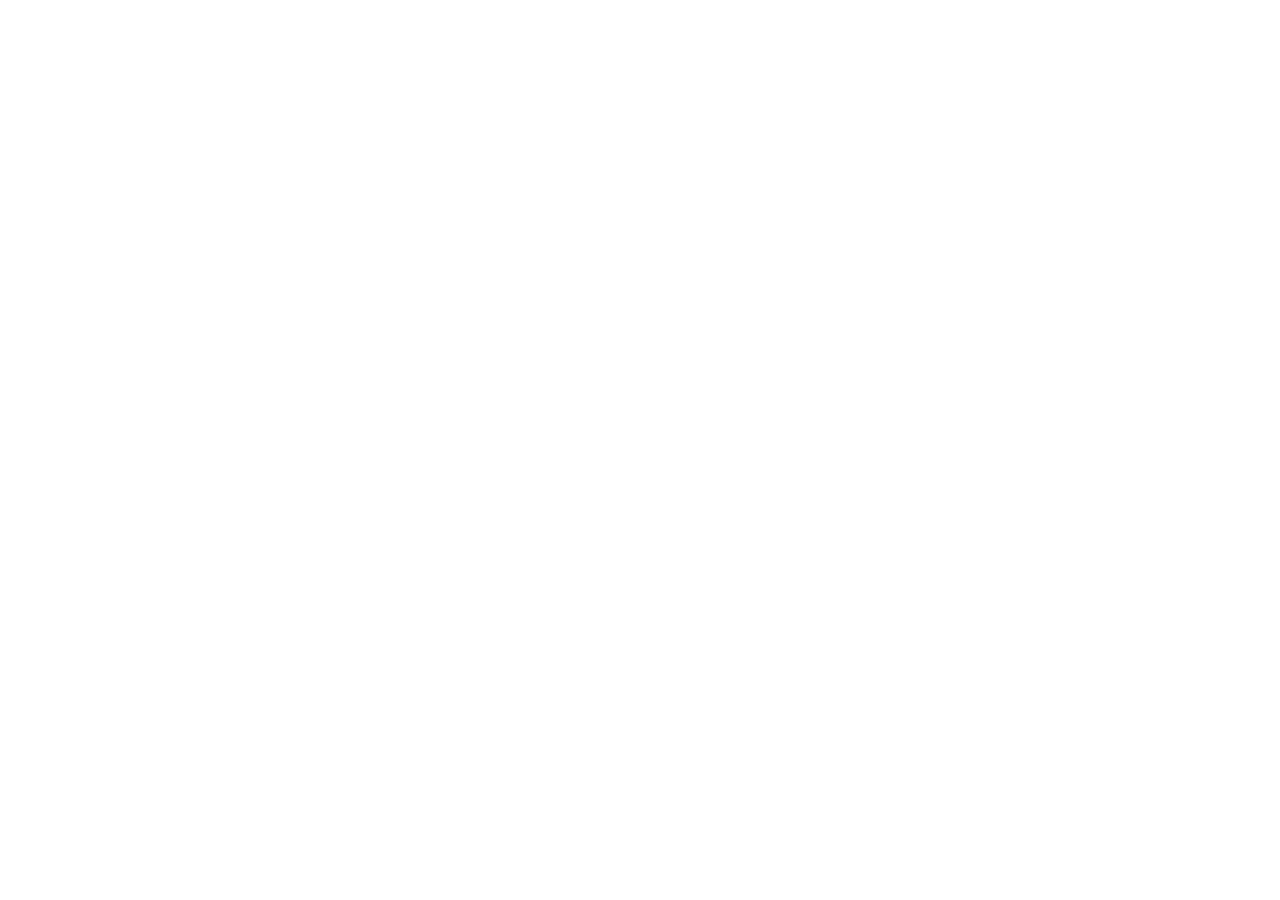
==== commit 2659c50d: "Redirect soroush.io to soroush.fyi" ====
--- a/index.html
+++ b/index.html
@@ -1,19 +1,21 @@
 <!doctype html>
 <html lang="en">
   <head>
-    <meta charset="UTF-8" />
-    <meta name="viewport" content="width=device-width, initial-scale=1.0" />
-    <title>My Website</title>
-    <link rel="preconnect" href="https://fonts.gstatic.com" />
-    <link
-      href="https://fonts.googleapis.com/css2?family=Space+Grotesk:wght@400;500;600&display=swap"
-      rel="stylesheet"
-    />
-    <link rel="icon" type="image/png" href="/assets/favicon-D1pyFUmw.png" />
-    <script type="module" crossorigin src="/assets/index-C6GQYS90.js"></script>
-    <link rel="stylesheet" crossorigin href="/assets/index-CYl38wSz.css">
+    <meta charset="utf-8" />
+    <title>Redirecting to soroush.fyi...</title>
+    <script>
+      window.location.replace(
+        'https://soroush.fyi' +
+          window.location.pathname +
+          window.location.search +
+          window.location.hash
+      );
+    </script>
+    <noscript>
+      <meta http-equiv="refresh" content="0; url=https://soroush.fyi/" />
+    </noscript>
   </head>
   <body>
-    <div id="app"></div>
+    <p>Redirecting to <a href="https://soroush.fyi/">soroush.fyi</a>...</p>
   </body>
 </html>
